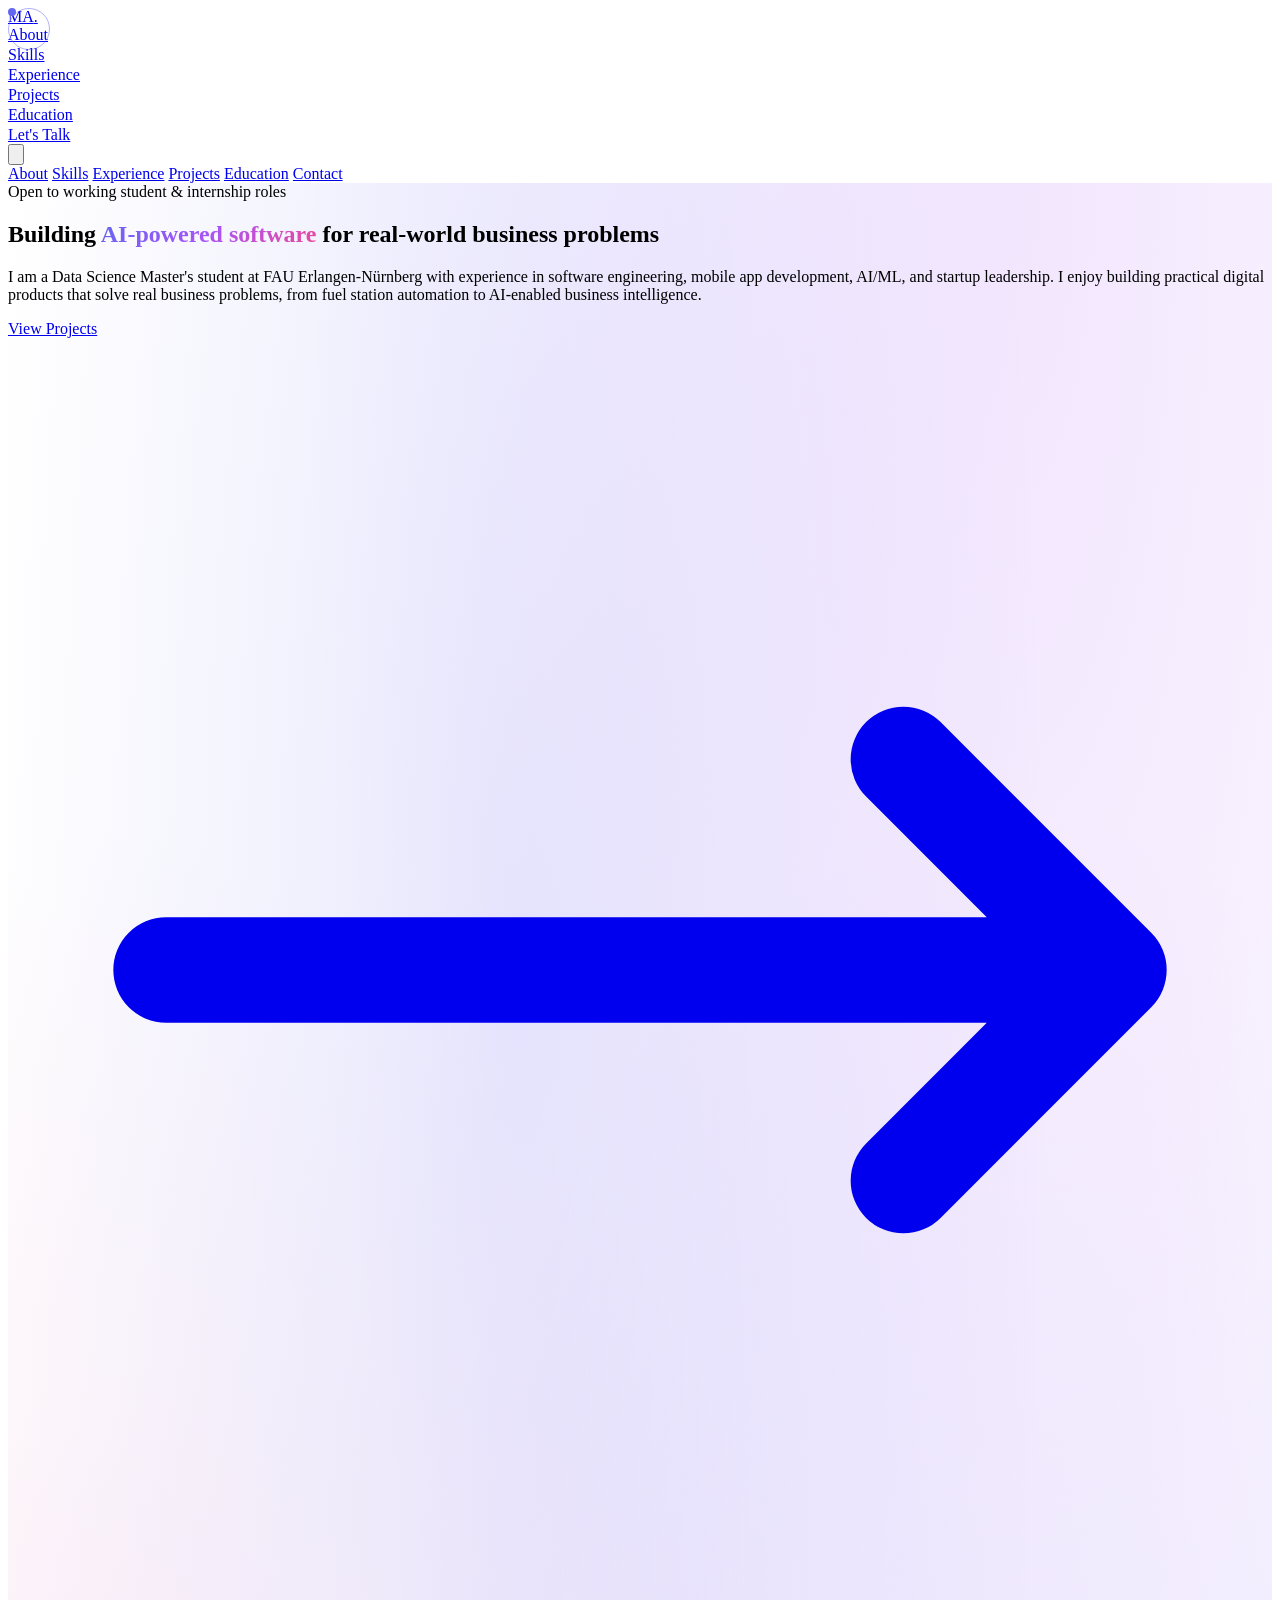
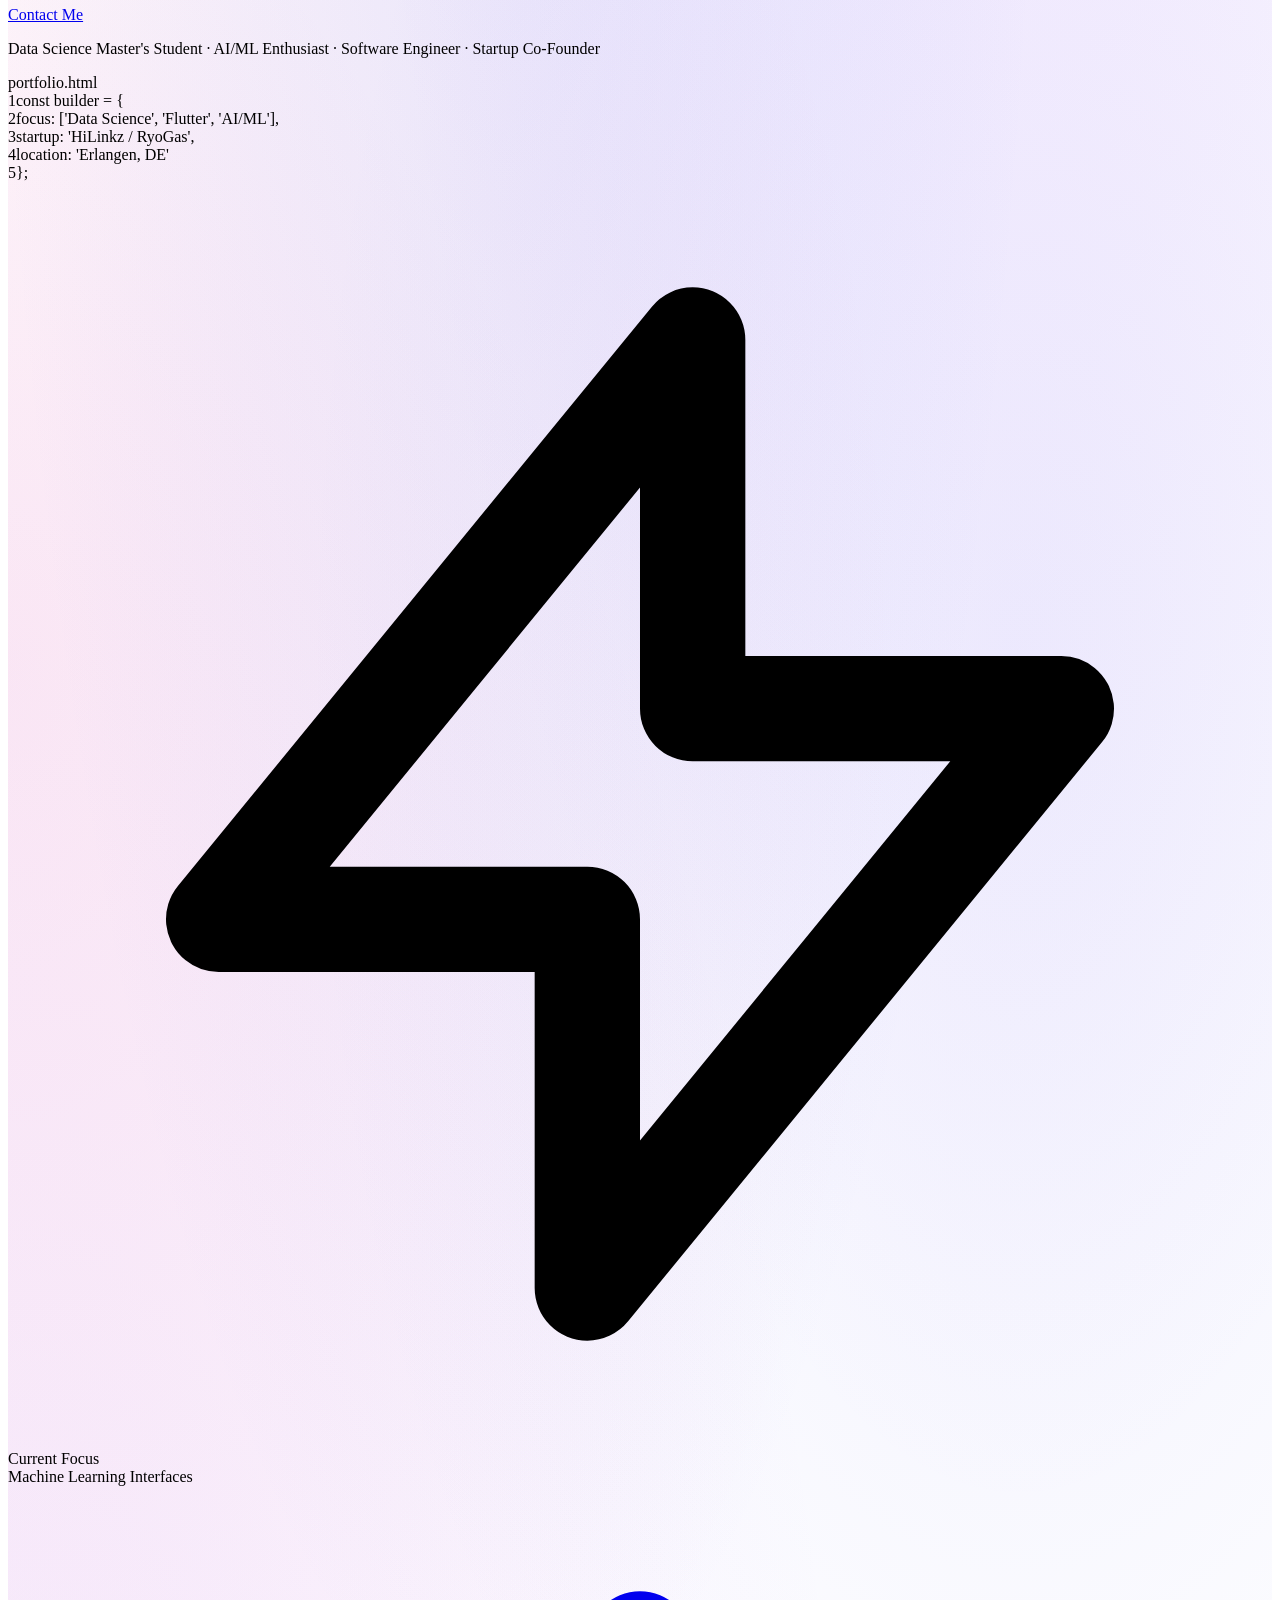
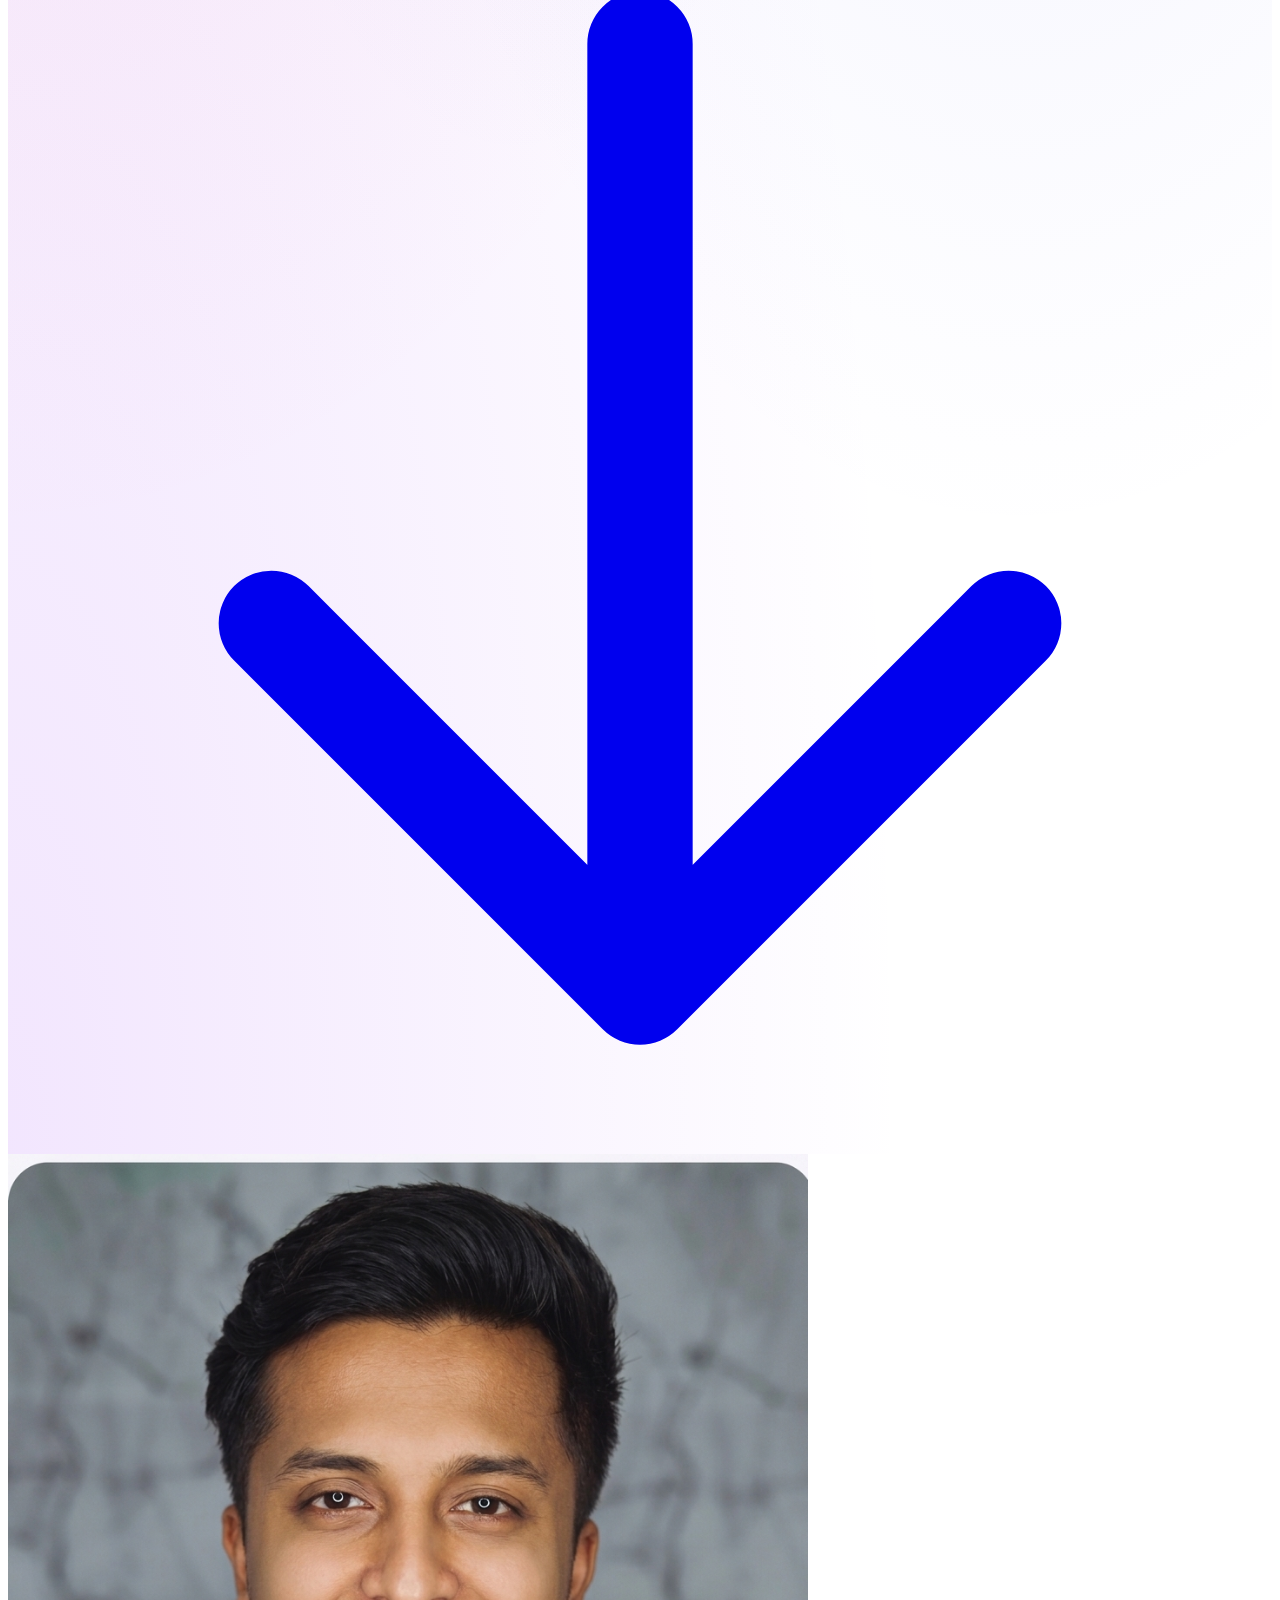
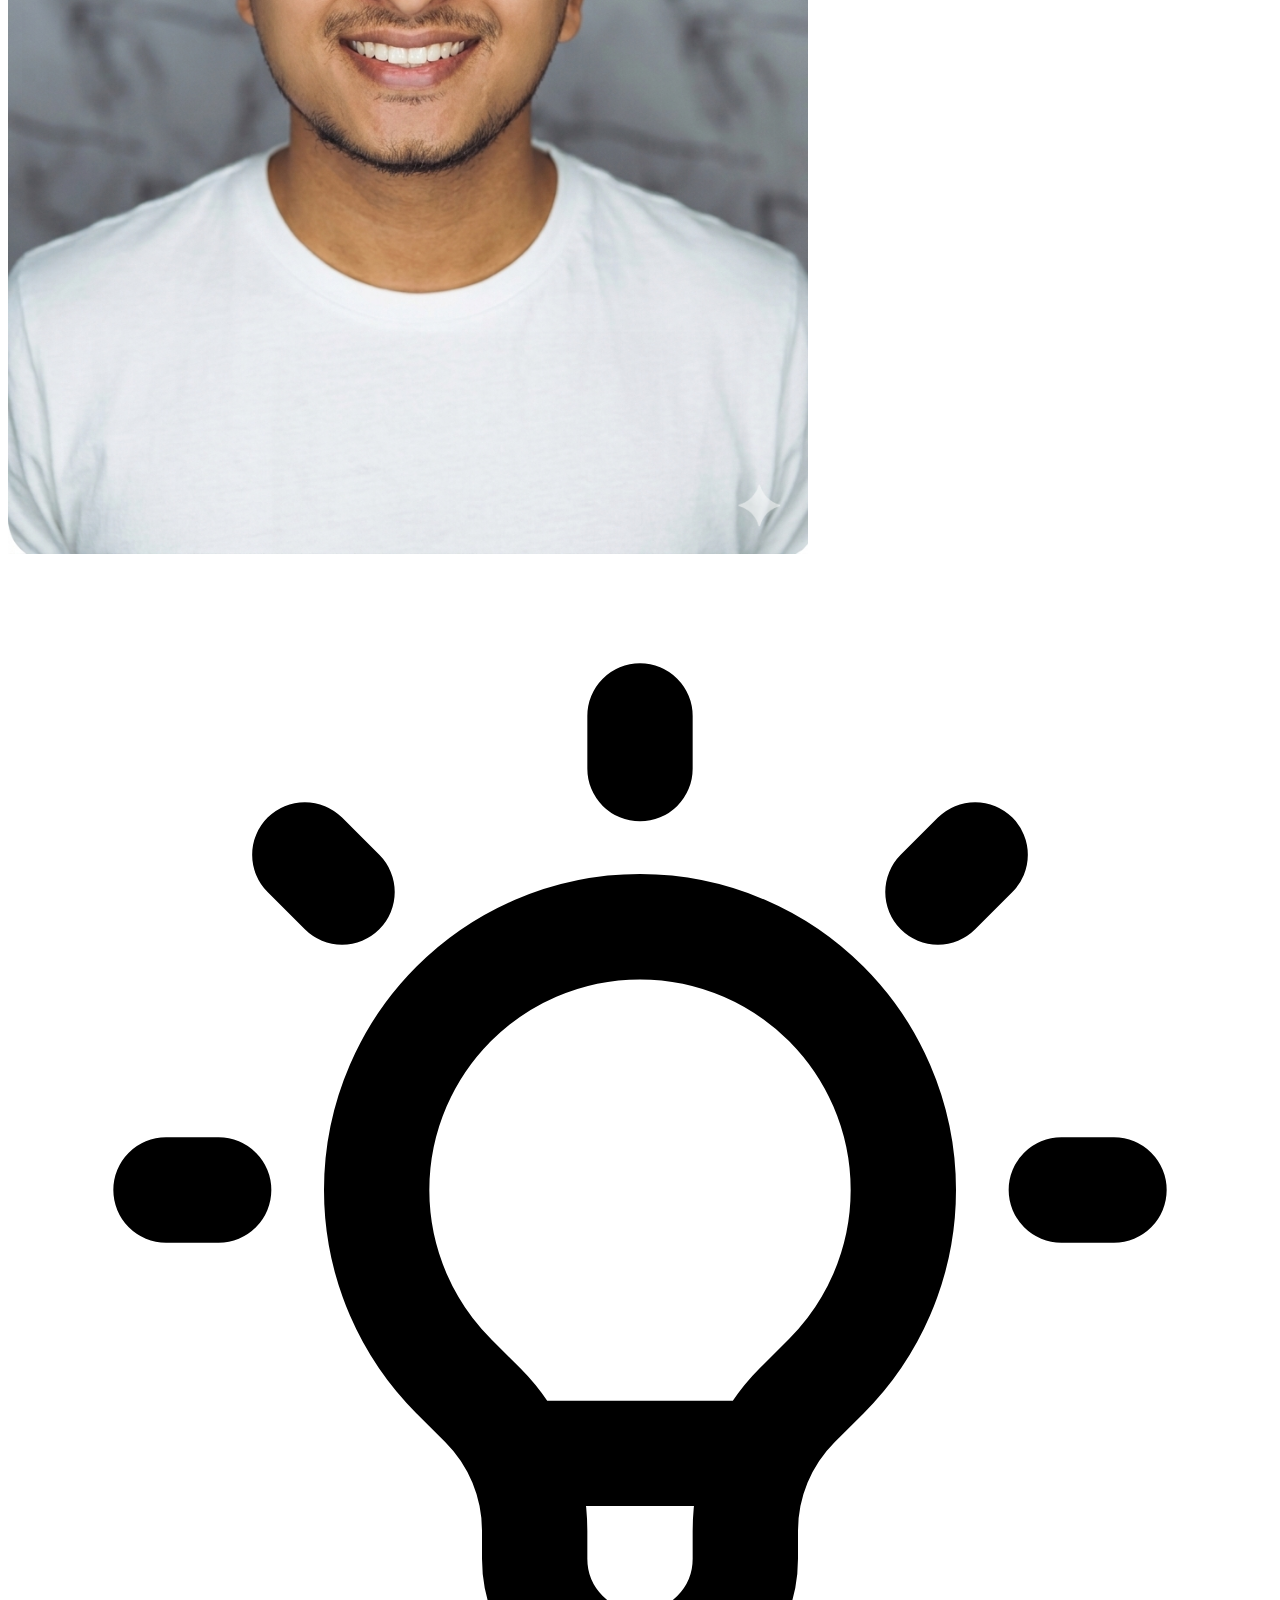
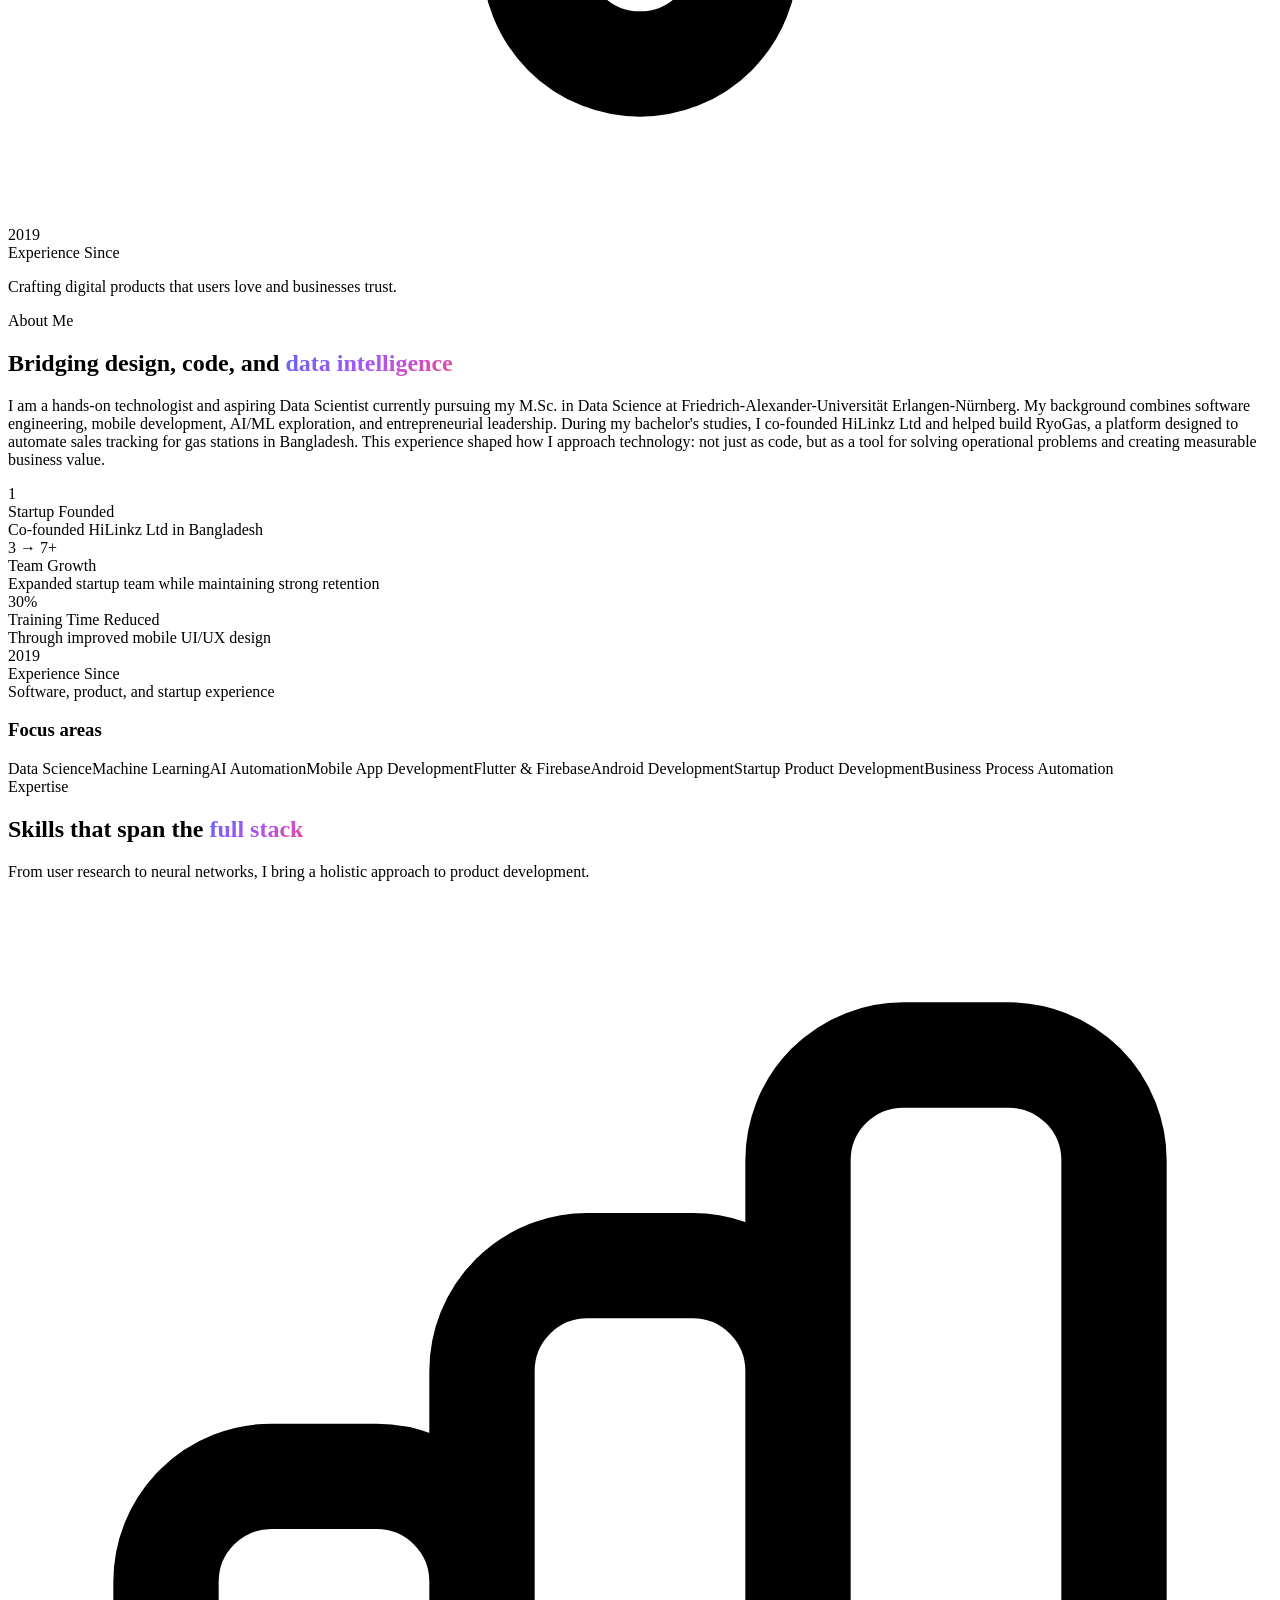
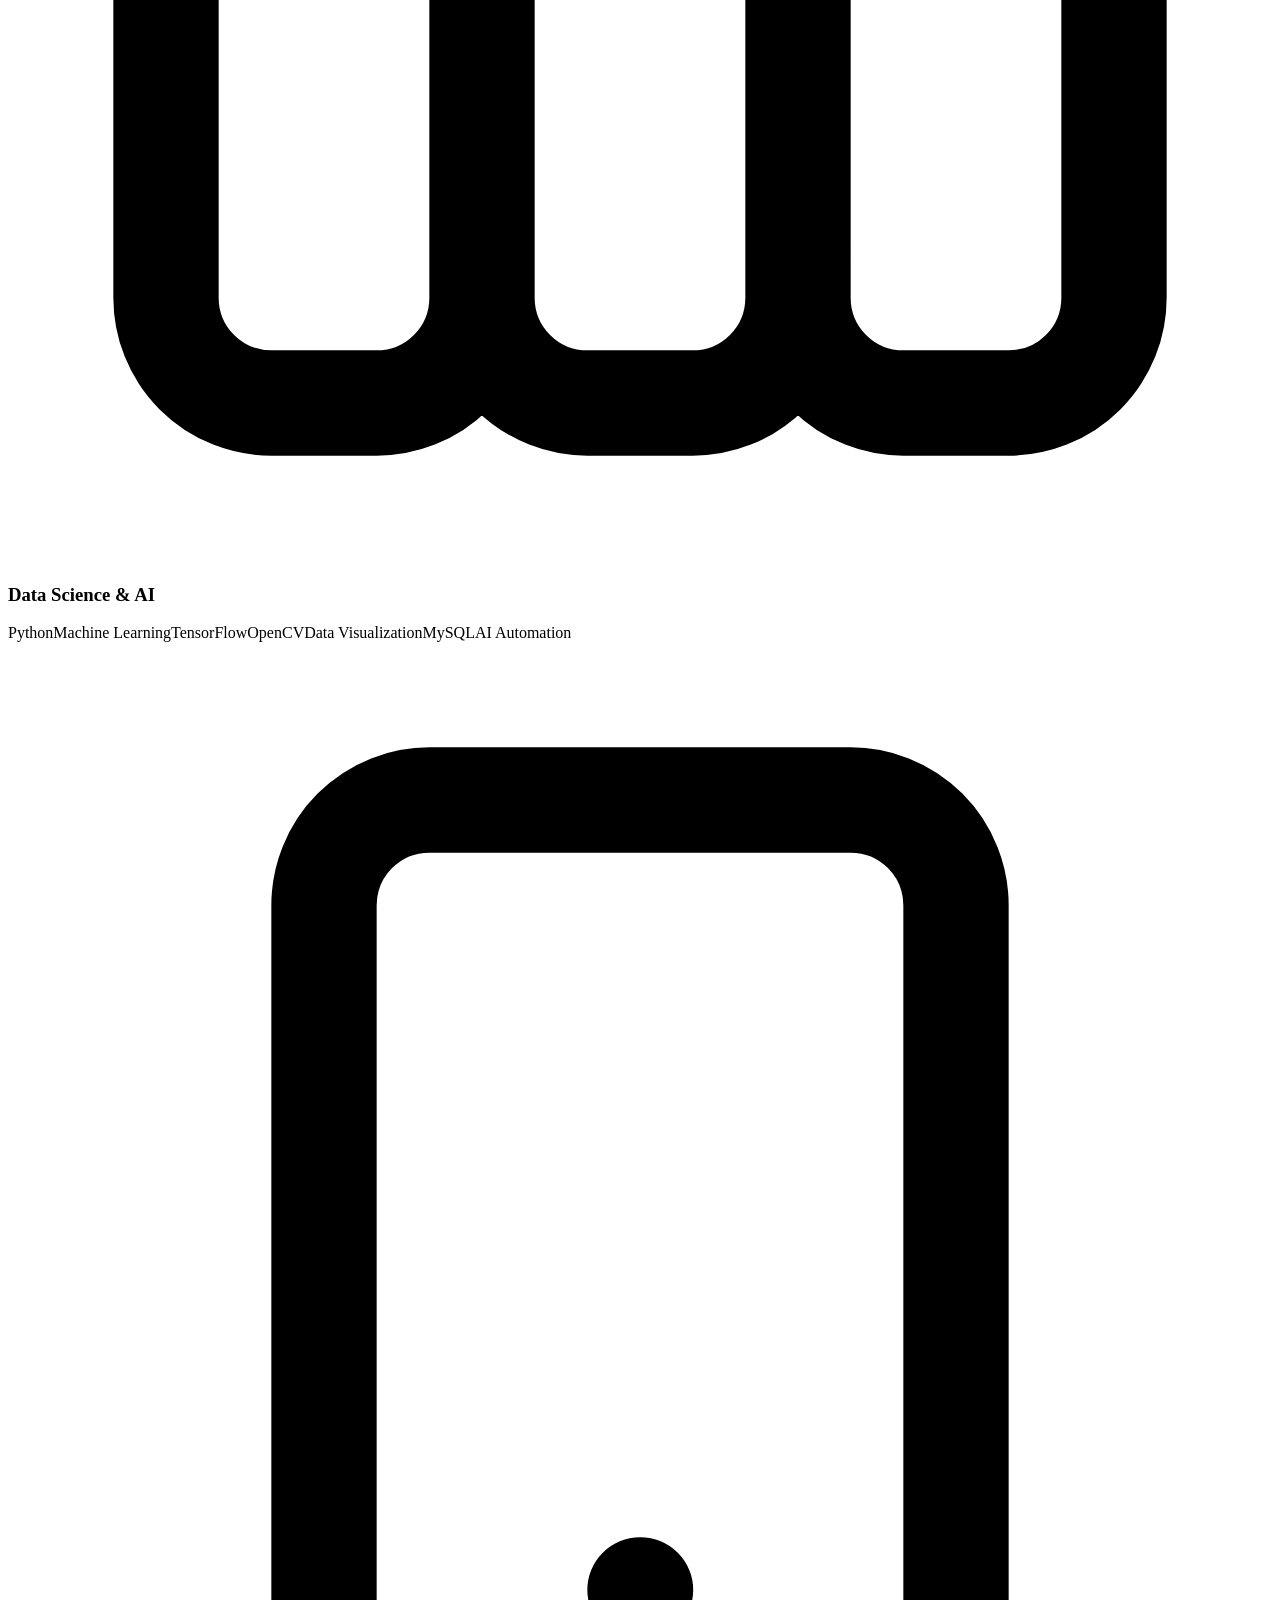
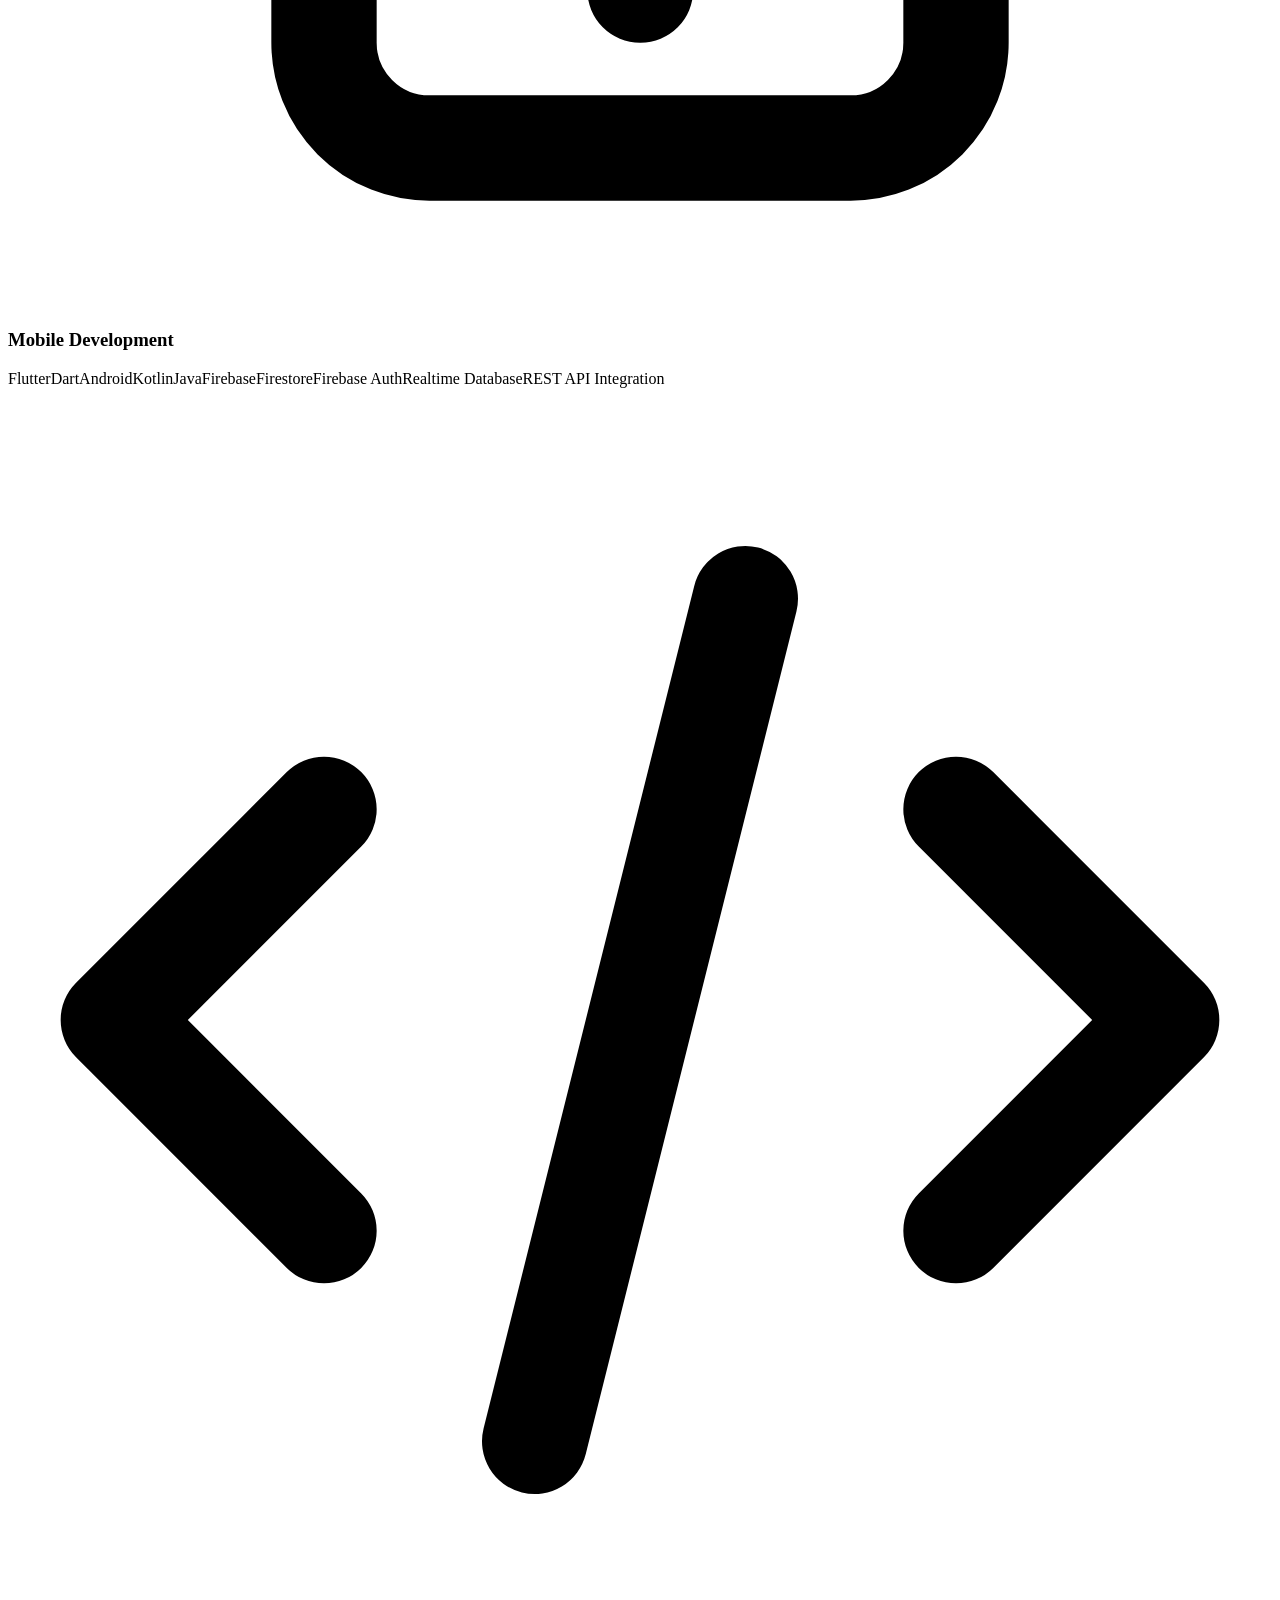
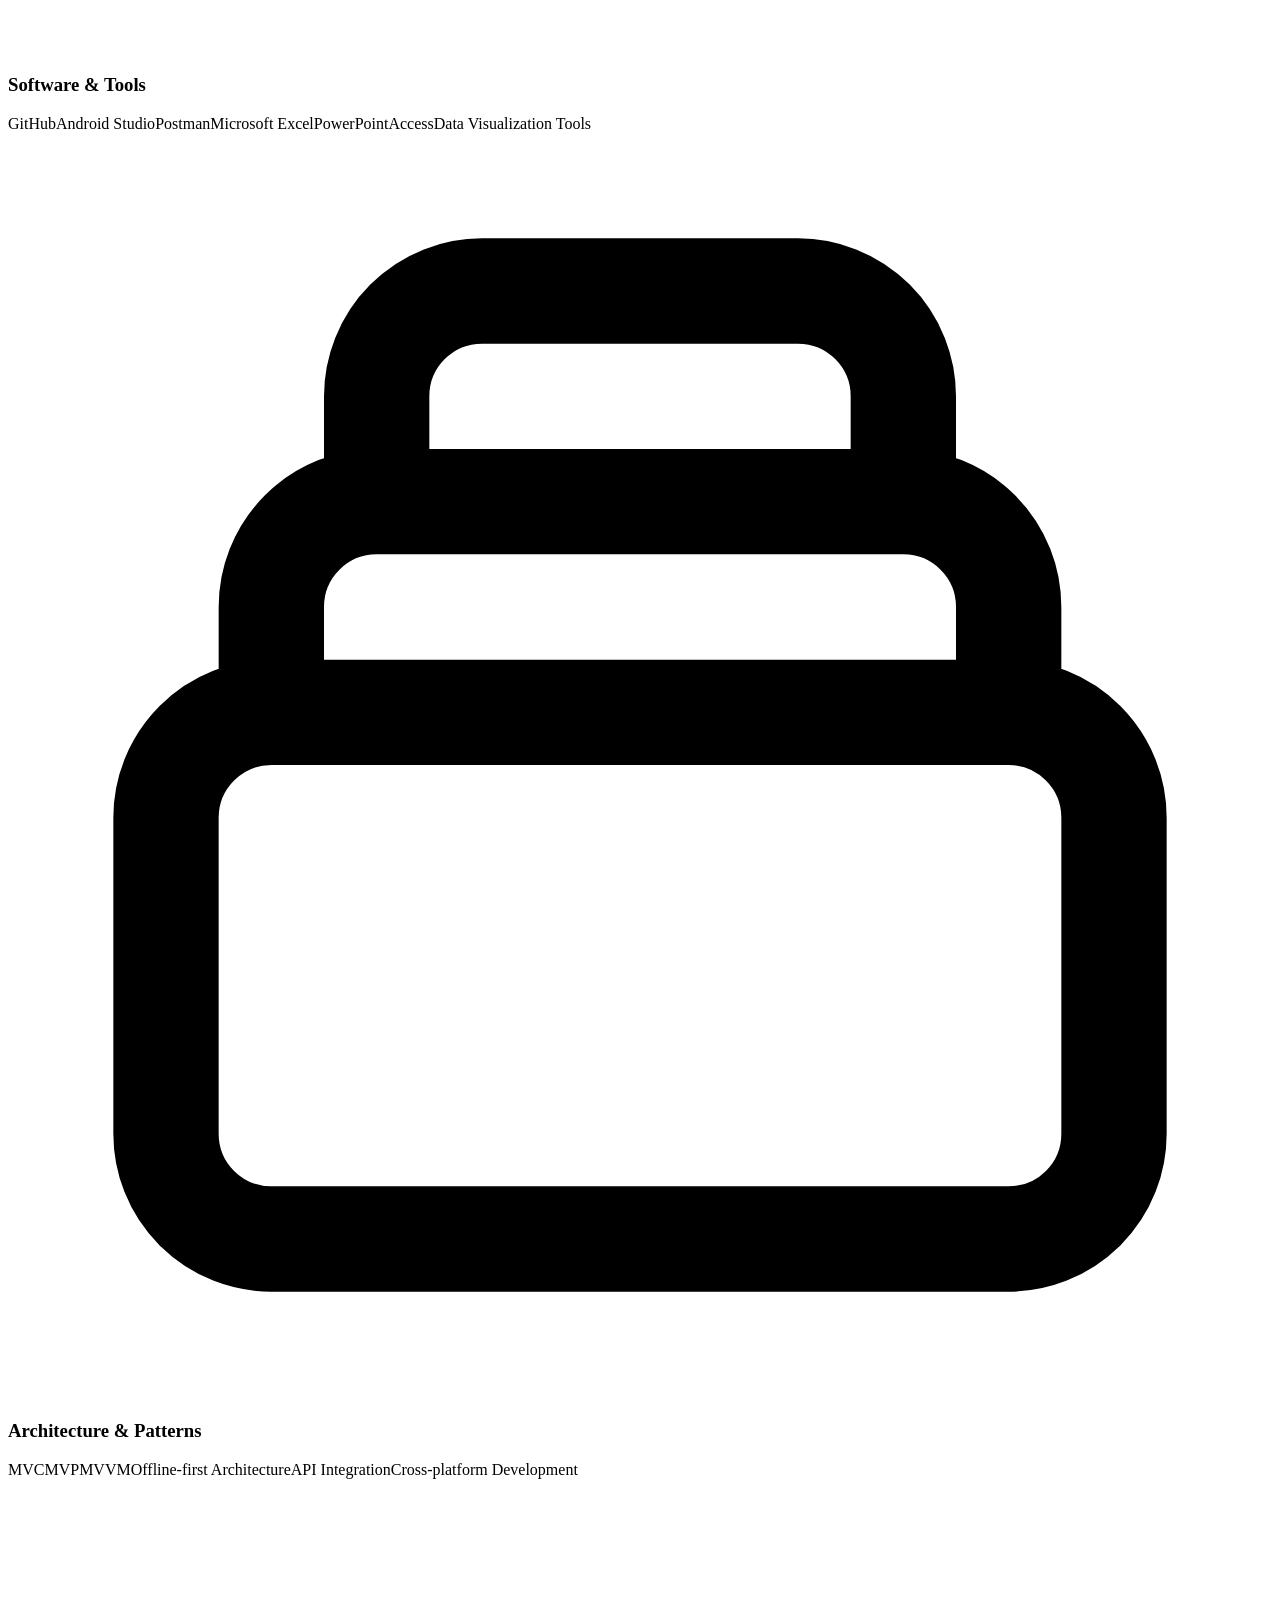
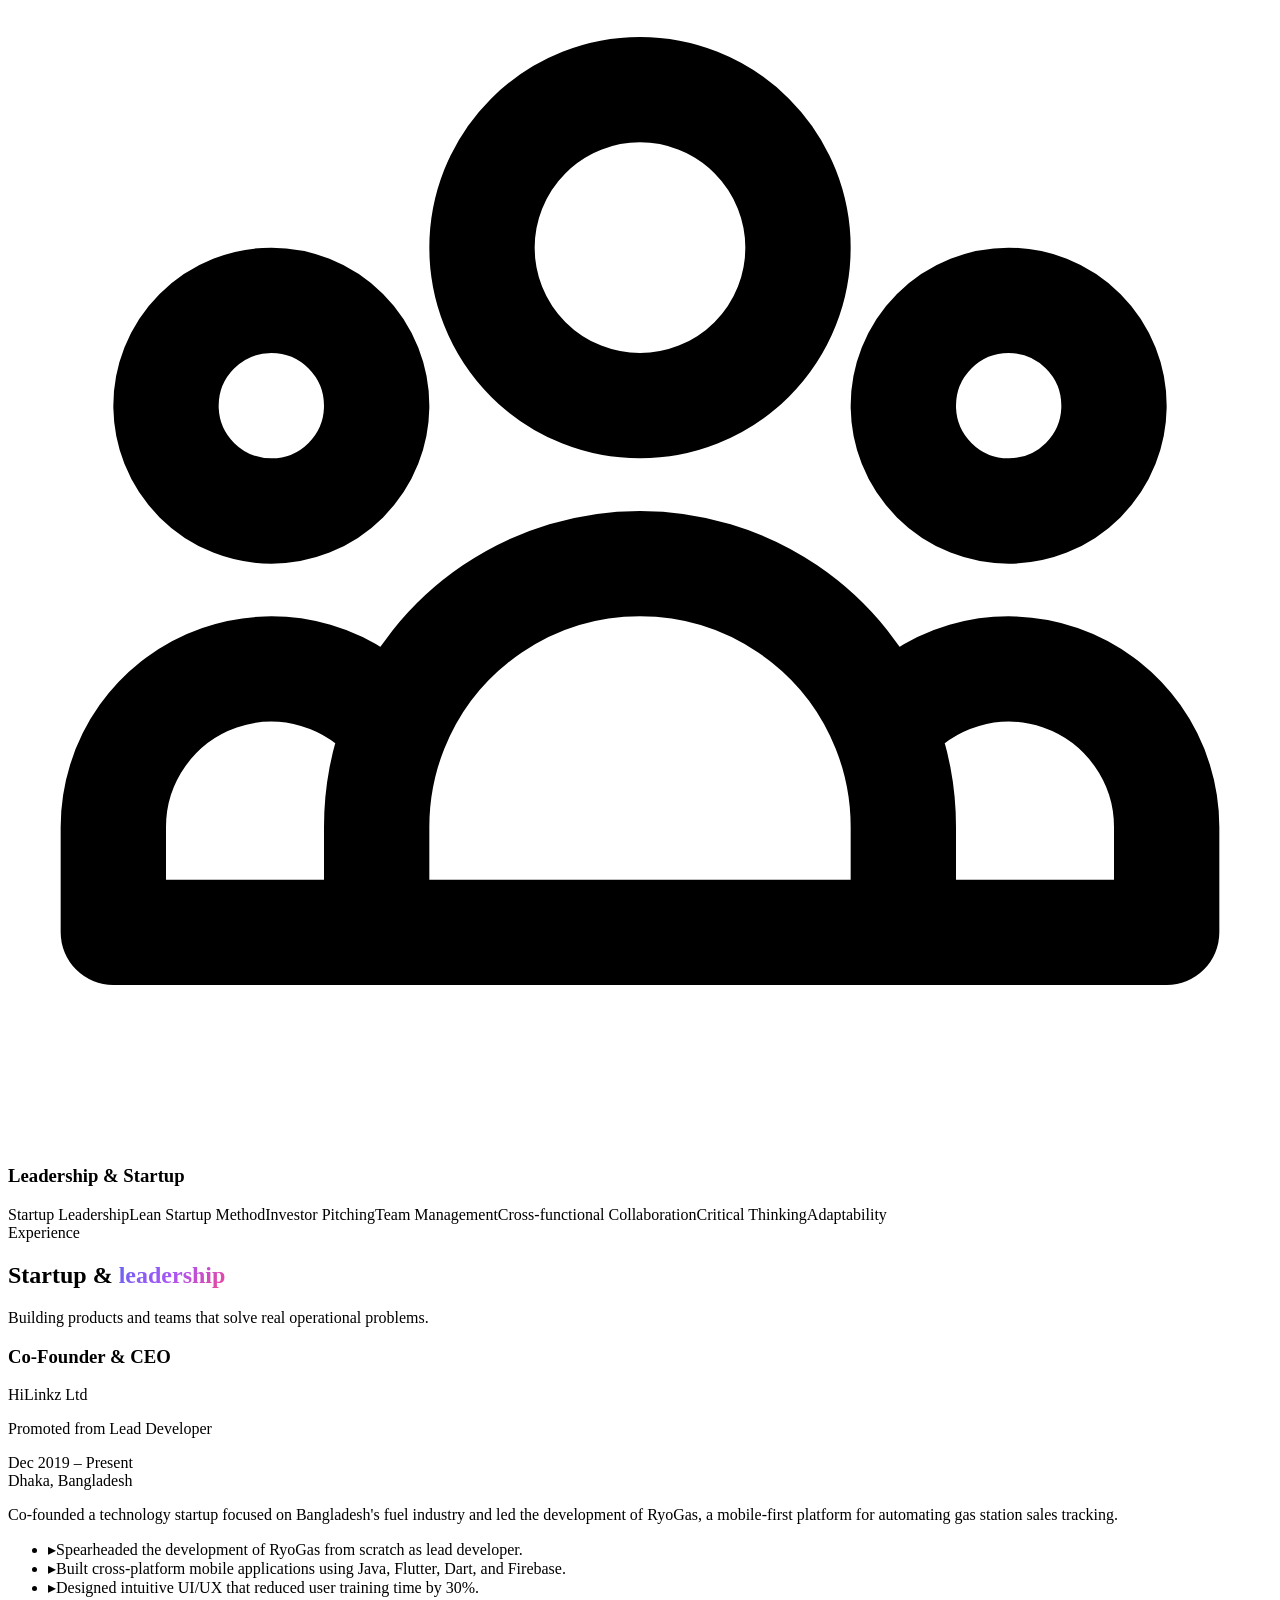
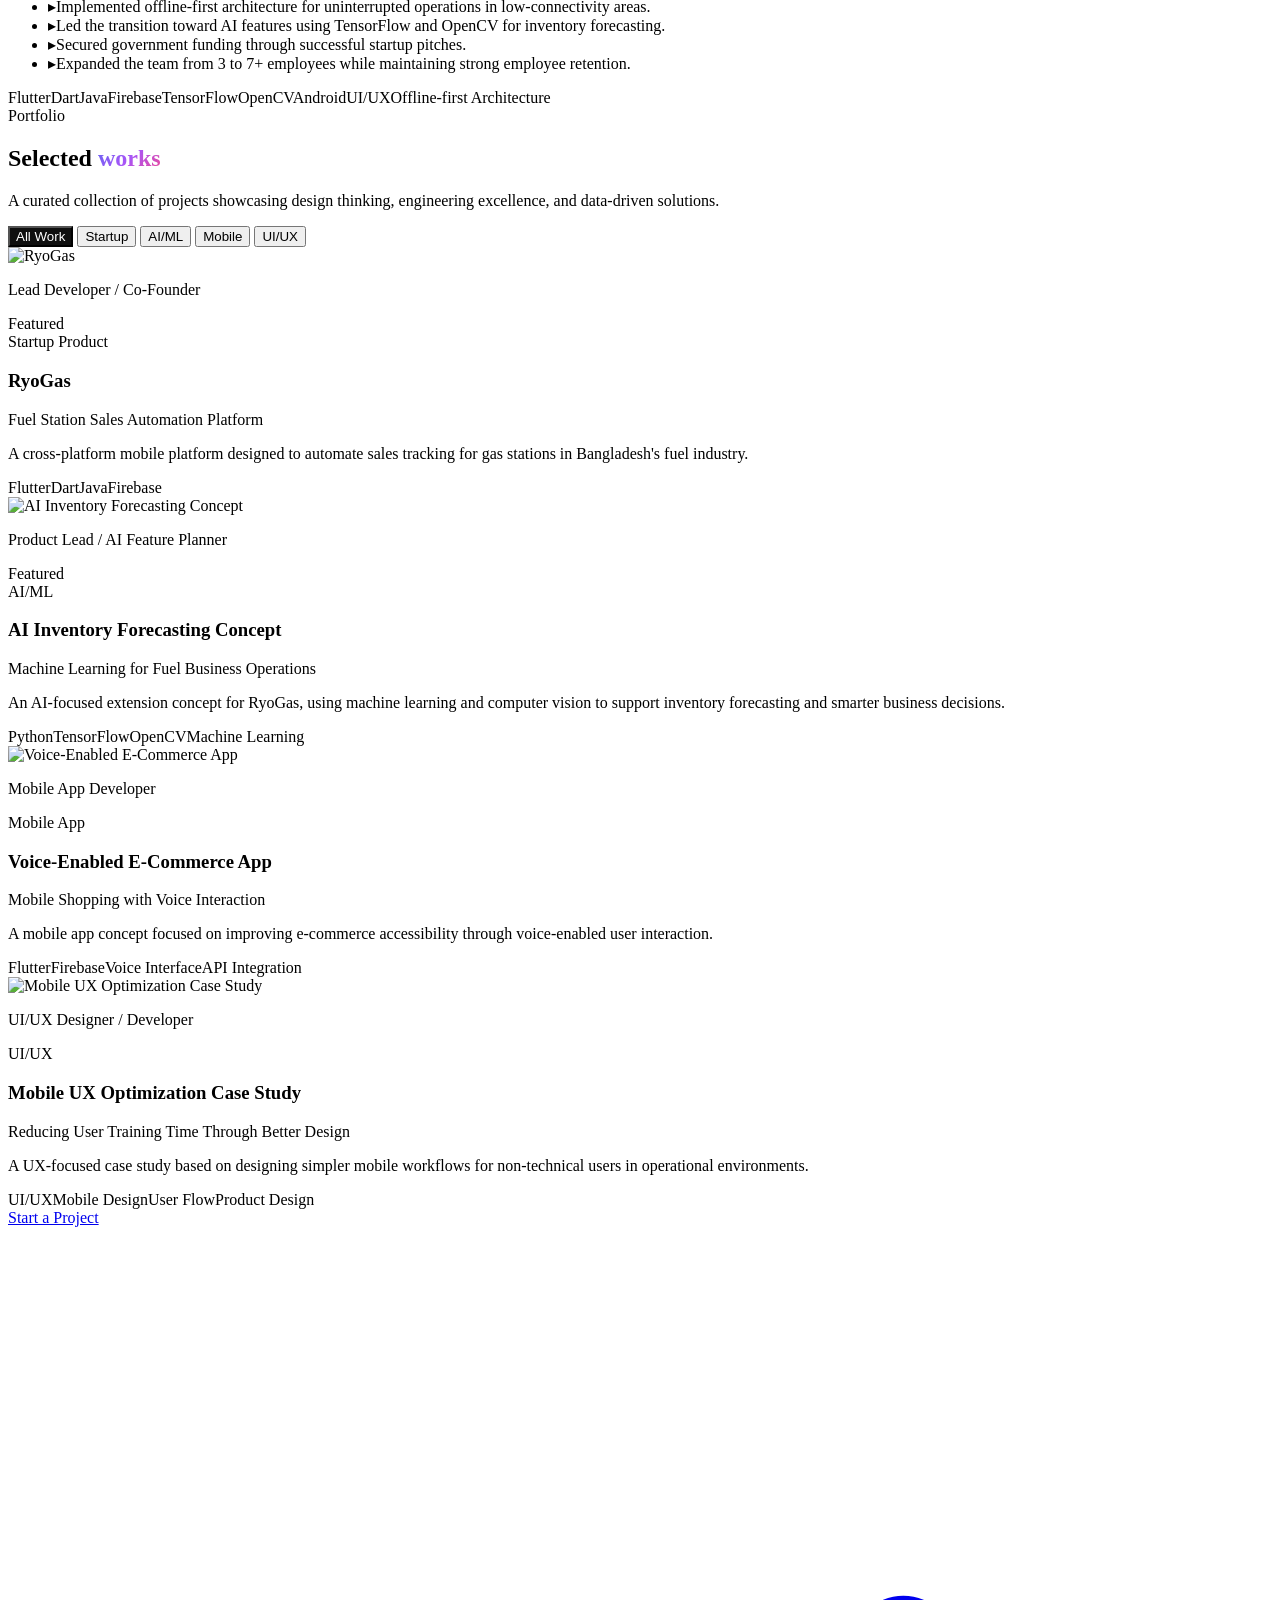
==== index.html @ ad890595 "first commit" ====
<!DOCTYPE html>
<html lang="en" class="scroll-smooth">
<head>
    <meta charset="UTF-8">
    <meta name="viewport" content="width=device-width, initial-scale=1.0">
    <meta name="description" content="Abir — UI/UX Engineer & Data Scientist. Portfolio showcasing design, software engineering, and data science projects.">
    <title>Abir — UI/UX Engineer & Data Scientist</title>
    <script src="https://cdn.tailwindcss.com"></script>
    <link rel="preconnect" href="https://fonts.googleapis.com">
    <link rel="preconnect" href="https://fonts.gstatic.com" crossorigin>
    <link href="https://fonts.googleapis.com/css2?family=Inter:wght@300;400;500;600;700&family=Space+Grotesk:wght@300;400;500;600;700&display=swap" rel="stylesheet">
    <script>
        tailwind.config = {
            theme: {
                extend: {
                    fontFamily: {
                        sans: ['Inter', 'sans-serif'],
                        display: ['Space Grotesk', 'sans-serif'],
                    },
                    colors: {
                        primary: '#0f0f0f',
                        secondary: '#1a1a1a',
                        accent: '#6366f1',
                        'accent-light': '#818cf8',
                        surface: '#fafafa',
                    },
                    animation: {
                        'float': 'float 6s ease-in-out infinite',
                        'fade-up': 'fadeUp 0.8s ease-out forwards',
                        'slide-in': 'slideIn 0.6s ease-out forwards',
                    },
                    keyframes: {
                        float: {
                            '0%, 100%': { transform: 'translateY(0)' },
                            '50%': { transform: 'translateY(-20px)' },
                        },
                        fadeUp: {
                            '0%': { opacity: '0', transform: 'translateY(30px)' },
                            '100%': { opacity: '1', transform: 'translateY(0)' },
                        },
                        slideIn: {
                            '0%': { opacity: '0', transform: 'translateX(-30px)' },
                            '100%': { opacity: '1', transform: 'translateX(0)' },
                        }
                    }
                }
            }
        }
    </script>
    <style>
        .gradient-text {
            background: linear-gradient(135deg, #6366f1 0%, #a855f7 50%, #ec4899 100%);
            -webkit-background-clip: text;
            -webkit-text-fill-color: transparent;
            background-clip: text;
        }
        .glass {
            background: rgba(255, 255, 255, 0.7);
            backdrop-filter: blur(20px);
            -webkit-backdrop-filter: blur(20px);
        }
        .dark-glass {
            background: rgba(15, 15, 15, 0.8);
            backdrop-filter: blur(20px);
            -webkit-backdrop-filter: blur(20px);
        }
        .project-card:hover .project-overlay {
            opacity: 1;
        }
        .project-card:hover img {
            transform: scale(1.05);
        }
        .cursor-dot {
            width: 8px;
            height: 8px;
            background: #6366f1;
            border-radius: 50%;
            position: fixed;
            pointer-events: none;
            z-index: 9999;
            transition: transform 0.1s;
        }
        .cursor-ring {
            width: 40px;
            height: 40px;
            border: 1px solid rgba(99, 102, 241, 0.5);
            border-radius: 50%;
            position: fixed;
            pointer-events: none;
            z-index: 9998;
            transition: transform 0.15s, width 0.3s, height 0.3s;
        }
        .cursor-ring.hover {
            width: 60px;
            height: 60px;
            border-color: rgba(99, 102, 241, 0.8);
            background: rgba(99, 102, 241, 0.1);
        }
        .skill-bar {
            transition: width 1.5s cubic-bezier(0.4, 0, 0.2, 1);
        }
        .nav-link::after {
            content: '';
            display: block;
            width: 0;
            height: 2px;
            background: #6366f1;
            transition: width 0.3s;
        }
        .nav-link:hover::after {
            width: 100%;
        }
        .blog-card:hover {
            transform: translateY(-8px);
        }
        .filter-btn.active {
            background: #0f0f0f;
            color: white;
        }
        .scroll-reveal {
            opacity: 0;
            transform: translateY(30px);
            transition: all 0.8s ease-out;
        }
        .scroll-reveal.visible {
            opacity: 1;
            transform: translateY(0);
        }
        .mesh-gradient {
            background:
                radial-gradient(at 40% 20%, rgba(99, 102, 241, 0.15) 0px, transparent 50%),
                radial-gradient(at 80% 0%, rgba(168, 85, 247, 0.15) 0px, transparent 50%),
                radial-gradient(at 0% 50%, rgba(236, 72, 153, 0.1) 0px, transparent 50%),
                radial-gradient(at 80% 50%, rgba(99, 102, 241, 0.1) 0px, transparent 50%),
                radial-gradient(at 0% 100%, rgba(168, 85, 247, 0.15) 0px, transparent 50%);
        }
        @media (prefers-reduced-motion: reduce) {
            .scroll-reveal,
            .skill-bar,
            .project-card img,
            .blog-card,
            .cursor-dot,
            .cursor-ring {
                transition: none !important;
                animation: none !important;
            }
            #hero {
                transform: none !important;
            }
        }
    </style>
</head>
<body class="font-sans text-primary antialiased selection:bg-accent selection:text-white overflow-x-hidden">

    <div class="cursor-dot hidden lg:block" id="cursor-dot"></div>
    <div class="cursor-ring hidden lg:block" id="cursor-ring"></div>

    <nav id="navbar" class="fixed top-0 left-0 right-0 z-50 transition-all duration-500">
        <div class="max-w-7xl mx-auto px-6 py-4">
            <div class="flex items-center justify-between">
                <a href="#hero" class="font-display text-2xl font-bold tracking-tight hover:opacity-80 transition-opacity" aria-label="Home" data-logo>
                    MA<span class="text-accent">.</span>
                </a>

                <div class="hidden md:flex items-center gap-8">
                    <a href="#about" class="nav-link text-sm font-medium hover:text-accent transition-colors">About</a>
                    <a href="#skills" class="nav-link text-sm font-medium hover:text-accent transition-colors">Skills</a>
                    <a href="#experience" class="nav-link text-sm font-medium hover:text-accent transition-colors">Experience</a>
                    <a href="#projects" class="nav-link text-sm font-medium hover:text-accent transition-colors">Projects</a>
                    <a href="#education" class="nav-link text-sm font-medium hover:text-accent transition-colors">Education</a>
                    <a href="#contact" class="px-5 py-2.5 bg-primary text-white text-sm font-medium rounded-full hover:bg-accent transition-colors">
                        Let's Talk
                    </a>
                </div>

                <button id="mobile-menu-btn" class="md:hidden p-2" aria-label="Toggle menu" aria-expanded="false" aria-controls="mobile-menu">
                    <svg class="w-6 h-6" fill="none" stroke="currentColor" viewBox="0 0 24 24" aria-hidden="true">
                        <path stroke-linecap="round" stroke-linejoin="round" stroke-width="2" d="M4 6h16M4 12h16M4 18h16"/>
                    </svg>
                </button>
            </div>
        </div>

        <div id="mobile-menu" class="hidden md:hidden glass border-t border-gray-100">
            <div class="px-6 py-4 space-y-3">
                <a href="#about" class="block py-2 text-sm font-medium">About</a>
                <a href="#skills" class="block py-2 text-sm font-medium">Skills</a>
                <a href="#experience" class="block py-2 text-sm font-medium">Experience</a>
                <a href="#projects" class="block py-2 text-sm font-medium">Projects</a>
                <a href="#education" class="block py-2 text-sm font-medium">Education</a>
                <a href="#contact" class="block py-2 text-sm font-medium text-accent">Contact</a>
            </div>
        </div>
    </nav>

    <section id="hero" class="relative min-h-screen flex items-center justify-center mesh-gradient overflow-hidden">
        <div class="absolute inset-0 opacity-30" aria-hidden="true">
            <div class="absolute top-20 left-10 w-72 h-72 bg-accent/20 rounded-full blur-3xl animate-float"></div>
            <div class="absolute bottom-20 right-10 w-96 h-96 bg-purple-500/20 rounded-full blur-3xl animate-float" style="animation-delay: 2s;"></div>
        </div>

        <div class="relative z-10 max-w-7xl mx-auto px-6 py-32 grid lg:grid-cols-2 gap-12 items-center">
            <div class="space-y-8">
                <div class="inline-flex items-center gap-2 px-4 py-2 rounded-full bg-white/80 border border-gray-200 text-sm font-medium text-gray-600 shadow-sm">
                    <span class="w-2 h-2 rounded-full bg-green-500 animate-pulse" aria-hidden="true"></span>
                    <span id="hero-badge">Open to working student & internship roles</span>
                </div>
                
                <h1 id="hero-headline" class="font-display text-5xl md:text-7xl font-bold leading-tight">
                    Building <span class="gradient-text">AI-powered software</span> for real-world business problems
                </h1>
                
                <p id="hero-description" class="text-lg text-gray-600 max-w-lg leading-relaxed"></p>

                <div class="flex flex-wrap gap-4">
                    <a href="#projects" class="group px-8 py-4 bg-primary text-white rounded-full font-medium hover:bg-accent transition-all duration-300 flex items-center gap-2">
                        <span id="projects-btn-text">View Projects</span>
                        <svg class="w-4 h-4 group-hover:translate-x-1 transition-transform" fill="none" stroke="currentColor" viewBox="0 0 24 24" aria-hidden="true">
                            <path stroke-linecap="round" stroke-linejoin="round" stroke-width="2" d="M17 8l4 4m0 0l-4 4m4-4H3"/>
                        </svg>
                    </a>
                    <a href="#contact" class="px-8 py-4 border-2 border-primary/20 rounded-full font-medium hover:border-accent hover:text-accent transition-all duration-300">
                        <span id="contact-btn-text">Contact Me</span>
                    </a>
                </div>

                <div class="flex items-center gap-6 pt-4">
                    <p id="hero-roles-text" class="text-sm text-gray-500 leading-relaxed"></p>
                </div>
            </div>

            <div class="relative hidden lg:block">
                <div class="relative w-full aspect-square max-w-lg mx-auto">
                    <div class="absolute inset-0 bg-gradient-to-br from-accent/20 to-purple-500/20 rounded-3xl rotate-6" aria-hidden="true"></div>
                    <div class="absolute inset-0 bg-gradient-to-br from-accent/20 to-purple-500/20 rounded-3xl -rotate-3" aria-hidden="true"></div>
                    <div class="relative bg-white rounded-3xl shadow-2xl p-8 h-full flex flex-col justify-between border border-gray-100">
                        <div class="flex items-center justify-between mb-6">
                            <div class="flex gap-2" aria-hidden="true">
                                <div class="w-3 h-3 rounded-full bg-red-400"></div>
                                <div class="w-3 h-3 rounded-full bg-yellow-400"></div>
                                <div class="w-3 h-3 rounded-full bg-green-400"></div>
                            </div>
                            <div class="text-xs text-gray-400 font-mono">portfolio.html</div>
                        </div>

                        <div id="hero-code"></div>

                        <div class="mt-8 p-4 bg-gray-50 rounded-xl border border-gray-100">
                            <div class="flex items-center gap-3 mb-3">
                                <div class="w-8 h-8 rounded-full bg-accent/10 flex items-center justify-center">
                                    <svg class="w-4 h-4 text-accent" fill="none" stroke="currentColor" viewBox="0 0 24 24" aria-hidden="true">
                                        <path stroke-linecap="round" stroke-linejoin="round" stroke-width="2" d="M13 10V3L4 14h7v7l9-11h-7z"/>
                                    </svg>
                                </div>
                                <div>
                                    <div class="text-xs font-semibold">Current Focus</div>
                                    <div class="text-xs text-gray-500">Machine Learning Interfaces</div>
                                </div>
                            </div>
                            <div class="w-full bg-gray-200 rounded-full h-1.5" role="progressbar" aria-valuenow="78" aria-valuemin="0" aria-valuemax="100" aria-label="Current focus progress">
                                <div class="bg-accent h-1.5 rounded-full" style="width: 78%"></div>
                            </div>
                        </div>
                    </div>
                </div>
            </div>
        </div>

        <a href="#about" class="absolute bottom-10 left-1/2 -translate-x-1/2 animate-bounce text-gray-400 hover:text-accent transition-colors" aria-label="Scroll to about section">
            <svg class="w-6 h-6" fill="none" stroke="currentColor" viewBox="0 0 24 24" aria-hidden="true">
                <path stroke-linecap="round" stroke-linejoin="round" stroke-width="2" d="M19 14l-7 7m0 0l-7-7m7 7V3"/>
            </svg>
        </a>
    </section>

    <section id="about" class="py-32 bg-white">
        <div class="max-w-7xl mx-auto px-6">
            <div class="grid lg:grid-cols-2 gap-16 items-center">
                <div class="scroll-reveal">
                    <div class="relative">
                        <div class="aspect-[4/5] rounded-3xl overflow-hidden bg-gray-100">
                            <img id="profile-photo"
                                 src="assets/profile.jpg"
                                 alt="Md Abir — profile photo"
                                 class="w-full h-full object-cover object-top hover:scale-105 transition-transform duration-700"
                                 loading="lazy"
                                 width="800"
                                 height="1000">
                        </div>
                        <div class="absolute -bottom-6 -right-6 bg-white p-6 rounded-2xl shadow-xl border border-gray-100 max-w-xs">
                            <div class="flex items-center gap-4 mb-3">
                                <div class="w-12 h-12 rounded-full bg-accent/10 flex items-center justify-center">
                                    <svg class="w-6 h-6 text-accent" fill="none" stroke="currentColor" viewBox="0 0 24 24" aria-hidden="true">
                                        <path stroke-linecap="round" stroke-linejoin="round" stroke-width="2" d="M9.663 17h4.673M12 3v1m6.364 1.636l-.707.707M21 12h-1M4 12H3m3.343-5.657l-.707-.707m2.828 9.9a5 5 0 117.072 0l-.548.547A3.374 3.374 0 0014 18.469V19a2 2 0 11-4 0v-.531c0-.895-.356-1.754-.988-2.386l-.548-.547z"/>
                                    </svg>
                                </div>
                                <div>
                                    <div id="about-badge-stat" class="font-bold text-lg">2019</div>
                                    <div id="about-badge-label" class="text-sm text-gray-500">Experience Since</div>
                                </div>
                            </div>
                            <p class="text-sm text-gray-600">Crafting digital products that users love and businesses trust.</p>
                        </div>
                    </div>
                </div>

                <div class="scroll-reveal space-y-6">
                    <div class="inline-block px-4 py-1.5 bg-accent/10 text-accent text-sm font-medium rounded-full">
                        About Me
                    </div>
                    <h2 class="font-display text-4xl md:text-5xl font-bold leading-tight">
                        Bridging design, code, and <span class="gradient-text">data intelligence</span>
                    </h2>
                    <p id="about-text" class="text-gray-600 text-lg leading-relaxed"></p>

                    <div id="about-stats" class="grid grid-cols-2 gap-6 pt-6"></div>

                    <div class="pt-8">
                        <h3 class="font-display text-lg font-bold mb-4">Focus areas</h3>
                        <div id="focus-areas" class="flex flex-wrap gap-2"></div>
                    </div>
                </div>
            </div>
        </div>
    </section>

    <section id="skills" class="py-32 bg-surface">
        <div class="max-w-7xl mx-auto px-6">
            <div class="text-center max-w-3xl mx-auto mb-16 scroll-reveal">
                <div class="inline-block px-4 py-1.5 bg-accent/10 text-accent text-sm font-medium rounded-full mb-4">
                    Expertise
                </div>
                <h2 class="font-display text-4xl md:text-5xl font-bold mb-6">
                    Skills that span the <span class="gradient-text">full stack</span>
                </h2>
                <p class="text-gray-600 text-lg">
                    From user research to neural networks, I bring a holistic approach to product development.
                </p>
            </div>

            <div id="skills-grid" class="grid md:grid-cols-2 lg:grid-cols-3 gap-8">
                <div class="scroll-reveal group bg-white rounded-3xl p-8 shadow-sm border border-gray-100 hover:shadow-xl transition-all duration-500 hidden">
                    <div class="w-14 h-14 rounded-2xl bg-gradient-to-br from-pink-500 to-rose-500 flex items-center justify-center mb-6 group-hover:scale-110 transition-transform">
                        <svg class="w-7 h-7 text-white" fill="none" stroke="currentColor" viewBox="0 0 24 24" aria-hidden="true">
                            <path stroke-linecap="round" stroke-linejoin="round" stroke-width="2" d="M7 21a4 4 0 01-4-4V5a2 2 0 012-2h4a2 2 0 012 2v12a4 4 0 01-4 4zm0 0h12a2 2 0 002-2v-4a2 2 0 00-2-2h-2.343M11 7.343l1.657-1.657a2 2 0 012.828 0l2.829 2.829a2 2 0 010 2.828l-8.486 8.485M7 17h.01"/>
                        </svg>
                    </div>
                    <h3 class="font-display text-2xl font-bold mb-4">UI/UX Design</h3>
                    <p class="text-gray-600 mb-6 text-sm leading-relaxed">
                        Creating intuitive, accessible, and visually stunning interfaces backed by thorough user research and testing.
                    </p>
                    <div class="space-y-4">
                        <div>
                            <div class="flex justify-between text-sm mb-1">
                                <span class="font-medium">Figma & Design Systems</span>
                                <span class="text-gray-500">95%</span>
                            </div>
                            <div class="h-2 bg-gray-100 rounded-full overflow-hidden">
                                <div class="skill-bar h-full bg-gradient-to-r from-pink-500 to-rose-500 rounded-full" style="width: 0%" data-width="95%"></div>
                            </div>
                        </div>
                        <div>
                            <div class="flex justify-between text-sm mb-1">
                                <span class="font-medium">User Research</span>
                                <span class="text-gray-500">90%</span>
                            </div>
                            <div class="h-2 bg-gray-100 rounded-full overflow-hidden">
                                <div class="skill-bar h-full bg-gradient-to-r from-pink-500 to-rose-500 rounded-full" style="width: 0%" data-width="90%"></div>
                            </div>
                        </div>
                        <div>
                            <div class="flex justify-between text-sm mb-1">
                                <span class="font-medium">Prototyping</span>
                                <span class="text-gray-500">92%</span>
                            </div>
                            <div class="h-2 bg-gray-100 rounded-full overflow-hidden">
                                <div class="skill-bar h-full bg-gradient-to-r from-pink-500 to-rose-500 rounded-full" style="width: 0%" data-width="92%"></div>
                            </div>
                        </div>
                    </div>
                </div>

                <div class="scroll-reveal group bg-white rounded-3xl p-8 shadow-sm border border-gray-100 hover:shadow-xl transition-all duration-500" style="transition-delay: 100ms;">
                    <div class="w-14 h-14 rounded-2xl bg-gradient-to-br from-accent to-indigo-600 flex items-center justify-center mb-6 group-hover:scale-110 transition-transform">
                        <svg class="w-7 h-7 text-white" fill="none" stroke="currentColor" viewBox="0 0 24 24" aria-hidden="true">
                            <path stroke-linecap="round" stroke-linejoin="round" stroke-width="2" d="M10 20l4-16m4 4l4 4-4 4M6 16l-4-4 4-4"/>
                        </svg>
                    </div>
                    <h3 class="font-display text-2xl font-bold mb-4">Software Engineering</h3>
                    <p class="text-gray-600 mb-6 text-sm leading-relaxed">
                        Building scalable, performant applications with modern frameworks and clean, maintainable code architecture.
                    </p>
                    <div class="space-y-4">
                        <div>
                            <div class="flex justify-between text-sm mb-1">
                                <span class="font-medium">React / Next.js / TypeScript</span>
                                <span class="text-gray-500">94%</span>
                            </div>
                            <div class="h-2 bg-gray-100 rounded-full overflow-hidden">
                                <div class="skill-bar h-full bg-gradient-to-r from-accent to-indigo-600 rounded-full" style="width: 0%" data-width="94%"></div>
                            </div>
                        </div>
                        <div>
                            <div class="flex justify-between text-sm mb-1">
                                <span class="font-medium">Node.js / Python</span>
                                <span class="text-gray-500">88%</span>
                            </div>
                            <div class="h-2 bg-gray-100 rounded-full overflow-hidden">
                                <div class="skill-bar h-full bg-gradient-to-r from-accent to-indigo-600 rounded-full" style="width: 0%" data-width="88%"></div>
                            </div>
                        </div>
                        <div>
                            <div class="flex justify-between text-sm mb-1">
                                <span class="font-medium">System Architecture</span>
                                <span class="text-gray-500">85%</span>
                            </div>
                            <div class="h-2 bg-gray-100 rounded-full overflow-hidden">
                                <div class="skill-bar h-full bg-gradient-to-r from-accent to-indigo-600 rounded-full" style="width: 0%" data-width="85%"></div>
                            </div>
                        </div>
                    </div>
                </div>

                <div class="scroll-reveal group bg-white rounded-3xl p-8 shadow-sm border border-gray-100 hover:shadow-xl transition-all duration-500" style="transition-delay: 200ms;">
                    <div class="w-14 h-14 rounded-2xl bg-gradient-to-br from-emerald-500 to-teal-600 flex items-center justify-center mb-6 group-hover:scale-110 transition-transform">
                        <svg class="w-7 h-7 text-white" fill="none" stroke="currentColor" viewBox="0 0 24 24" aria-hidden="true">
                            <path stroke-linecap="round" stroke-linejoin="round" stroke-width="2" d="M9 19v-6a2 2 0 00-2-2H5a2 2 0 00-2 2v6a2 2 0 002 2h2a2 2 0 002-2zm0 0V9a2 2 0 012-2h2a2 2 0 012 2v10m-6 0a2 2 0 002 2h2a2 2 0 002-2m0 0V5a2 2 0 012-2h2a2 2 0 012 2v14a2 2 0 01-2 2h-2a2 2 0 01-2-2z"/>
                        </svg>
                    </div>
                    <h3 class="font-display text-2xl font-bold mb-4">Data Science</h3>
                    <p class="text-gray-600 mb-6 text-sm leading-relaxed">
                        Leveraging machine learning and statistical analysis to derive insights and build predictive models.
                    </p>
                    <div class="space-y-4">
                        <div>
                            <div class="flex justify-between text-sm mb-1">
                                <span class="font-medium">Python / Pandas / NumPy</span>
                                <span class="text-gray-500">90%</span>
                            </div>
                            <div class="h-2 bg-gray-100 rounded-full overflow-hidden">
                                <div class="skill-bar h-full bg-gradient-to-r from-emerald-500 to-teal-600 rounded-full" style="width: 0%" data-width="90%"></div>
                            </div>
                        </div>
                        <div>
                            <div class="flex justify-between text-sm mb-1">
                                <span class="font-medium">Machine Learning</span>
                                <span class="text-gray-500">82%</span>
                            </div>
                            <div class="h-2 bg-gray-100 rounded-full overflow-hidden">
                                <div class="skill-bar h-full bg-gradient-to-r from-emerald-500 to-teal-600 rounded-full" style="width: 0%" data-width="82%"></div>
                            </div>
                        </div>
                        <div>
                            <div class="flex justify-between text-sm mb-1">
                                <span class="font-medium">Data Visualization</span>
                                <span class="text-gray-500">88%</span>
                            </div>
                            <div class="h-2 bg-gray-100 rounded-full overflow-hidden">
                                <div class="skill-bar h-full bg-gradient-to-r from-emerald-500 to-teal-600 rounded-full" style="width: 0%" data-width="88%"></div>
                            </div>
                        </div>
                    </div>
                </div>
            </div>
        </div>
    </section>

    <section id="experience" class="py-32 bg-white">
        <div class="max-w-7xl mx-auto px-6">
            <div class="text-center max-w-3xl mx-auto mb-16 scroll-reveal">
                <div class="inline-block px-4 py-1.5 bg-accent/10 text-accent text-sm font-medium rounded-full mb-4">Experience</div>
                <h2 class="font-display text-4xl md:text-5xl font-bold mb-6">Startup & <span class="gradient-text">leadership</span></h2>
                <p class="text-gray-600 text-lg">Building products and teams that solve real operational problems.</p>
            </div>
            <div id="experience-list" class="space-y-8 max-w-4xl mx-auto"></div>
        </div>
    </section>

    <section id="projects" class="py-32 bg-surface">
        <div class="max-w-7xl mx-auto px-6">
            <div class="text-center max-w-3xl mx-auto mb-16 scroll-reveal">
                <div class="inline-block px-4 py-1.5 bg-accent/10 text-accent text-sm font-medium rounded-full mb-4">
                    Portfolio
                </div>
                <h2 class="font-display text-4xl md:text-5xl font-bold mb-6">
                    Selected <span class="gradient-text">works</span>
                </h2>
                <p class="text-gray-600 text-lg">
                    A curated collection of projects showcasing design thinking, engineering excellence, and data-driven solutions.
                </p>
            </div>

            <div id="project-filters" class="flex flex-wrap justify-center gap-3 mb-12 scroll-reveal" role="tablist" aria-label="Project filters"></div>

            <div class="grid md:grid-cols-2 lg:grid-cols-3 gap-8" id="projects-grid">
                <article class="project-card scroll-reveal group cursor-pointer" data-category="uiux">
                    <div class="relative overflow-hidden rounded-2xl bg-gray-100 aspect-[4/3] mb-4">
                        <img src="https://images.unsplash.com/photo-1618005182384-a83a8bd57fbe?w=800&h=600&fit=crop"
                             alt="Nova Banking Dashboard"
                             class="w-full h-full object-cover transition-transform duration-700"
                             loading="lazy"
                             width="800"
                             height="600">
                        <div class="project-overlay absolute inset-0 bg-primary/80 opacity-0 transition-opacity duration-300 flex items-center justify-center">
                            <span class="text-sm font-medium text-white">View Case Study</span>
                        </div>
                    </div>
                    <div class="space-y-2">
                        <div class="flex items-center gap-2">
                            <span class="px-3 py-1 bg-pink-100 text-pink-700 text-xs font-medium rounded-full">UI/UX</span>
                            <span class="px-3 py-1 bg-gray-100 text-gray-600 text-xs font-medium rounded-full">Fintech</span>
                        </div>
                        <h3 class="font-display text-xl font-bold group-hover:text-accent transition-colors">Nova Banking Dashboard</h3>
                        <p class="text-gray-600 text-sm line-clamp-2">A complete redesign of a digital banking experience, increasing user engagement by 40% through intuitive data visualization.</p>
                    </div>
                </article>

                <article class="project-card scroll-reveal group cursor-pointer" data-category="engineering">
                    <div class="relative overflow-hidden rounded-2xl bg-gray-100 aspect-[4/3] mb-4">
                        <img src="https://images.unsplash.com/photo-1555066931-4365d14bab8c?w=800&h=600&fit=crop"
                             alt="SyncFlow Engine"
                             class="w-full h-full object-cover transition-transform duration-700"
                             loading="lazy"
                             width="800"
                             height="600">
                        <div class="project-overlay absolute inset-0 bg-primary/80 opacity-0 transition-opacity duration-300 flex items-center justify-center">
                            <span class="text-sm font-medium text-white">View on GitHub</span>
                        </div>
                    </div>
                    <div class="space-y-2">
                        <div class="flex items-center gap-2">
                            <span class="px-3 py-1 bg-indigo-100 text-indigo-700 text-xs font-medium rounded-full">Engineering</span>
                            <span class="px-3 py-1 bg-gray-100 text-gray-600 text-xs font-medium rounded-full">Open Source</span>
                        </div>
                        <h3 class="font-display text-xl font-bold group-hover:text-accent transition-colors">SyncFlow Engine</h3>
                        <p class="text-gray-600 text-sm line-clamp-2">Real-time collaborative editing engine built with CRDTs and WebRTC, powering seamless multi-user document editing.</p>
                    </div>
                </article>

                <article class="project-card scroll-reveal group cursor-pointer" data-category="data">
                    <div class="relative overflow-hidden rounded-2xl bg-gray-100 aspect-[4/3] mb-4">
                        <img src="https://images.unsplash.com/photo-1551288049-bebda4e38f71?w=800&h=600&fit=crop"
                             alt="Predicta Analytics"
                             class="w-full h-full object-cover transition-transform duration-700"
                             loading="lazy"
                             width="800"
                             height="600">
                        <div class="project-overlay absolute inset-0 bg-primary/80 opacity-0 transition-opacity duration-300 flex items-center justify-center">
                            <span class="text-sm font-medium text-white">View Analysis</span>
                        </div>
                    </div>
                    <div class="space-y-2">
                        <div class="flex items-center gap-2">
                            <span class="px-3 py-1 bg-emerald-100 text-emerald-700 text-xs font-medium rounded-full">Data Science</span>
                            <span class="px-3 py-1 bg-gray-100 text-gray-600 text-xs font-medium rounded-full">ML</span>
                        </div>
                        <h3 class="font-display text-xl font-bold group-hover:text-accent transition-colors">Predicta Analytics</h3>
                        <p class="text-gray-600 text-sm line-clamp-2">Customer churn prediction model with 94% accuracy, featuring an interactive dashboard for business stakeholders.</p>
                    </div>
                </article>

                <article class="project-card scroll-reveal group cursor-pointer" data-category="uiux engineering">
                    <div class="relative overflow-hidden rounded-2xl bg-gray-100 aspect-[4/3] mb-4">
                        <img src="https://images.unsplash.com/photo-1611162617474-5b21e879e113?w=800&h=600&fit=crop"
                             alt="HealthTrack Mobile"
                             class="w-full h-full object-cover transition-transform duration-700"
                             loading="lazy"
                             width="800"
                             height="600">
                        <div class="project-overlay absolute inset-0 bg-primary/80 opacity-0 transition-opacity duration-300 flex items-center justify-center">
                            <span class="text-sm font-medium text-white">View Case Study</span>
                        </div>
                    </div>
                    <div class="space-y-2">
                        <div class="flex items-center gap-2">
                            <span class="px-3 py-1 bg-pink-100 text-pink-700 text-xs font-medium rounded-full">UI/UX</span>
                            <span class="px-3 py-1 bg-indigo-100 text-indigo-700 text-xs font-medium rounded-full">Engineering</span>
                        </div>
                        <h3 class="font-display text-xl font-bold group-hover:text-accent transition-colors">HealthTrack Mobile</h3>
                        <p class="text-gray-600 text-sm line-clamp-2">End-to-end design and development of a health monitoring app with real-time biometric integration.</p>
                    </div>
                </article>

                <article class="project-card scroll-reveal group cursor-pointer" data-category="engineering">
                    <div class="relative overflow-hidden rounded-2xl bg-gray-100 aspect-[4/3] mb-4">
                        <img src="https://images.unsplash.com/photo-1460925895917-afdab827c52f?w=800&h=600&fit=crop"
                             alt="MarketHub Platform"
                             class="w-full h-full object-cover transition-transform duration-700"
                             loading="lazy"
                             width="800"
                             height="600">
                        <div class="project-overlay absolute inset-0 bg-primary/80 opacity-0 transition-opacity duration-300 flex items-center justify-center">
                            <span class="text-sm font-medium text-white">Live Demo</span>
                        </div>
                    </div>
                    <div class="space-y-2">
                        <div class="flex items-center gap-2">
                            <span class="px-3 py-1 bg-indigo-100 text-indigo-700 text-xs font-medium rounded-full">Engineering</span>
                            <span class="px-3 py-1 bg-gray-100 text-gray-600 text-xs font-medium rounded-full">E-commerce</span>
                        </div>
                        <h3 class="font-display text-xl font-bold group-hover:text-accent transition-colors">MarketHub Platform</h3>
                        <p class="text-gray-600 text-sm line-clamp-2">Headless e-commerce solution with sub-second load times and advanced inventory management.</p>
                    </div>
                </article>

                <article class="project-card scroll-reveal group cursor-pointer" data-category="data">
                    <div class="relative overflow-hidden rounded-2xl bg-gray-100 aspect-[4/3] mb-4">
                        <img src="https://images.unsplash.com/photo-1504868584819-f8e8b4b6d7e3?w=800&h=600&fit=crop"
                             alt="Sentiment AI"
                             class="w-full h-full object-cover transition-transform duration-700"
                             loading="lazy"
                             width="800"
                             height="600">
                        <div class="project-overlay absolute inset-0 bg-primary/80 opacity-0 transition-opacity duration-300 flex items-center justify-center">
                            <span class="text-sm font-medium text-white">View Project</span>
                        </div>
                    </div>
                    <div class="space-y-2">
                        <div class="flex items-center gap-2">
                            <span class="px-3 py-1 bg-emerald-100 text-emerald-700 text-xs font-medium rounded-full">Data Science</span>
                            <span class="px-3 py-1 bg-gray-100 text-gray-600 text-xs font-medium rounded-full">NLP</span>
                        </div>
                        <h3 class="font-display text-xl font-bold group-hover:text-accent transition-colors">Sentiment AI</h3>
                        <p class="text-gray-600 text-sm line-clamp-2">Real-time sentiment analysis pipeline processing 10k+ social media mentions daily for brand monitoring.</p>
                    </div>
                </article>
            </div>

            <div class="text-center mt-12">
                <a href="#contact" class="inline-flex items-center gap-2 px-8 py-4 border-2 border-primary rounded-full font-medium hover:bg-primary hover:text-white transition-all duration-300">
                    Start a Project
                    <svg class="w-4 h-4" fill="none" stroke="currentColor" viewBox="0 0 24 24" aria-hidden="true">
                        <path stroke-linecap="round" stroke-linejoin="round" stroke-width="2" d="M17 8l4 4m0 0l-4 4m4-4H3"/>
                    </svg>
                </a>
            </div>
        </div>
    </section>

    <section id="education" class="py-32 bg-white">
        <div class="max-w-7xl mx-auto px-6">
            <div class="text-center max-w-3xl mx-auto mb-16 scroll-reveal">
                <div class="inline-block px-4 py-1.5 bg-accent/10 text-accent text-sm font-medium rounded-full mb-4">Education</div>
                <h2 class="font-display text-4xl md:text-5xl font-bold mb-4">Academic <span class="gradient-text">journey</span></h2>
                <p class="text-gray-600 text-lg">From computer science foundations to data science at FAU Erlangen-Nürnberg.</p>
            </div>

            <div id="education-grid" class="grid md:grid-cols-3 gap-8 mb-16"></div>

            <div class="max-w-xl mx-auto scroll-reveal bg-surface rounded-2xl p-8 border border-gray-100">
                <h3 class="font-display text-lg font-bold mb-4">Languages</h3>
                <div id="languages-list"></div>
            </div>
        </div>
    </section>

    <section id="contact" class="py-32 bg-primary text-white relative overflow-hidden">
        <div class="absolute inset-0 opacity-20" aria-hidden="true">
            <div class="absolute top-0 left-1/4 w-96 h-96 bg-accent rounded-full blur-3xl"></div>
            <div class="absolute bottom-0 right-1/4 w-96 h-96 bg-purple-600 rounded-full blur-3xl"></div>
        </div>

        <div class="max-w-7xl mx-auto px-6 relative z-10">
            <div class="grid lg:grid-cols-2 gap-16">
                <div class="scroll-reveal">
                    <div class="inline-block px-4 py-1.5 bg-white/10 text-accent-light text-sm font-medium rounded-full mb-4">
                        Get in Touch
                    </div>
                    <h2 class="font-display text-4xl md:text-5xl font-bold mb-6">
                        Let's build something <span class="gradient-text">extraordinary</span> together
                    </h2>
                    <p id="contact-cta" class="text-gray-400 text-lg mb-6 leading-relaxed"></p>
                    <div id="target-roles" class="flex flex-wrap gap-2 mb-8"></div>

                    <div class="space-y-6">
                        <div class="flex items-center gap-4">
                            <div class="w-12 h-12 rounded-xl bg-white/10 flex items-center justify-center">
                                <svg class="w-5 h-5 text-accent-light" fill="none" stroke="currentColor" viewBox="0 0 24 24" aria-hidden="true">
                                    <path stroke-linecap="round" stroke-linejoin="round" stroke-width="2" d="M3 8l7.89 5.26a2 2 0 002.22 0L21 8M5 19h14a2 2 0 002-2V7a2 2 0 00-2-2H5a2 2 0 00-2 2v10a2 2 0 002 2z"/>
                                </svg>
                            </div>
                            <div>
                                <div class="text-sm text-gray-400">Email</div>
                                <a id="contact-email-link" href="mailto:abirkhan88821@gmail.com" class="font-medium hover:text-accent-light transition-colors"><span id="contact-email"></span></a>
                            </div>
                        </div>
                        <div class="flex items-center gap-4">
                            <div class="w-12 h-12 rounded-xl bg-white/10 flex items-center justify-center">
                                <svg class="w-5 h-5 text-accent-light" fill="none" stroke="currentColor" viewBox="0 0 24 24" aria-hidden="true">
                                    <path stroke-linecap="round" stroke-linejoin="round" stroke-width="2" d="M17.657 16.657L13.414 20.9a1.998 1.998 0 01-2.827 0l-4.244-4.243a8 8 0 1111.314 0z"/>
                                    <path stroke-linecap="round" stroke-linejoin="round" stroke-width="2" d="M15 11a3 3 0 11-6 0 3 3 0 016 0z"/>
                                </svg>
                            </div>
                            <div>
                                <div class="text-sm text-gray-400">Location</div>
                                <div id="contact-location" class="font-medium"></div>
                            </div>
                        </div>
                    </div>

                    <div class="flex gap-4 mt-8">
                        <a href="https://linkedin.com" target="_blank" rel="noopener noreferrer" class="w-12 h-12 rounded-xl bg-white/10 flex items-center justify-center hover:bg-accent transition-colors" aria-label="LinkedIn">
                            <svg class="w-5 h-5" fill="currentColor" viewBox="0 0 24 24" aria-hidden="true"><path d="M19 0h-14c-2.761 0-5 2.239-5 5v14c0 2.761 2.239 5 5 5h14c2.762 0 5-2.239 5-5v-14c0-2.761-2.238-5-5-5zm-11 19h-3v-11h3v11zm-1.5-12.268c-.966 0-1.75-.79-1.75-1.764s.784-1.764 1.75-1.764 1.75.79 1.75 1.764-.783 1.764-1.75 1.764zm13.5 12.268h-3v-5.604c0-3.368-4-3.113-4 0v5.604h-3v-11h3v1.765c1.396-2.586 7-2.777 7 2.476v6.759z"/></svg>
                        </a>
                        <a id="contact-github" href="https://github.com/developer-abir1" target="_blank" rel="noopener noreferrer" class="w-12 h-12 rounded-xl bg-white/10 flex items-center justify-center hover:bg-accent transition-colors" aria-label="GitHub">
                            <svg class="w-5 h-5" fill="currentColor" viewBox="0 0 24 24" aria-hidden="true"><path d="M12 0c-6.626 0-12 5.373-12 12 0 5.302 3.438 9.8 8.207 11.387.599.111.793-.261.793-.577v-2.234c-3.338.726-4.033-1.416-4.033-1.416-.546-1.387-1.333-1.756-1.333-1.756-1.089-.745.083-.729.083-.729 1.205.084 1.839 1.237 1.839 1.237 1.07 1.834 2.807 1.304 3.492.997.107-.775.418-1.305.762-1.604-2.665-.305-5.467-1.334-5.467-5.931 0-1.311.469-2.381 1.236-3.221-.124-.303-.535-1.524.117-3.176 0 0 1.008-.322 3.301 1.23.957-.266 1.983-.399 3.003-.404 1.02.005 2.047.138 3.006.404 2.291-1.552 3.297-1.23 3.297-1.23.653 1.653.242 2.874.118 3.176.77.84 1.235 1.911 1.235 3.221 0 4.609-2.807 5.624-5.479 5.921.43.372.823 1.102.823 2.222v3.293c0 .319.192.694.801.576 4.765-1.589 8.199-6.086 8.199-11.386 0-6.627-5.373-12-12-12z"/></svg>
                        </a>
                        <a href="https://instagram.com" target="_blank" rel="noopener noreferrer" class="w-12 h-12 rounded-xl bg-white/10 flex items-center justify-center hover:bg-accent transition-colors" aria-label="Instagram">
                            <svg class="w-5 h-5" fill="currentColor" viewBox="0 0 24 24" aria-hidden="true"><path d="M12 2.163c3.204 0 3.584.012 4.85.07 3.252.148 4.771 1.691 4.919 4.919.058 1.265.069 1.645.069 4.849 0 3.205-.012 3.584-.069 4.849-.149 3.225-1.664 4.771-4.919 4.919-1.266.058-1.644.07-4.85.07-3.204 0-3.584-.012-4.849-.07-3.26-.149-4.771-1.699-4.919-4.92-.058-1.265-.07-1.644-.07-4.849 0-3.204.013-3.583.07-4.849.149-3.227 1.664-4.771 4.919-4.919 1.266-.057 1.645-.069 4.849-.069zm0-2.163c-3.259 0-3.667.014-4.947.072-4.358.2-6.78 2.618-6.98 6.98-.059 1.281-.073 1.689-.073 4.948 0 3.259.014 3.668.072 4.948.2 4.358 2.618 6.78 6.98 6.98 1.281.058 1.689.072 4.948.072 3.259 0 3.668-.014 4.948-.072 4.354-.2 6.782-2.618 6.979-6.98.059-1.28.073-1.689.073-4.948 0-3.259-.014-3.667-.072-4.947-.196-4.354-2.617-6.78-6.979-6.98-1.281-.059-1.69-.073-4.949-.073zm0 5.838c-3.403 0-6.162 2.759-6.162 6.162s2.759 6.163 6.162 6.163 6.162-2.759 6.162-6.163c0-3.403-2.759-6.162-6.162-6.162zm0 10.162c-2.209 0-4-1.79-4-4 0-2.209 1.791-4 4-4s4 1.791 4 4c0 2.21-1.791 4-4 4zm6.406-11.845c-.796 0-1.441.645-1.441 1.44s.645 1.44 1.441 1.44c.795 0 1.439-.645 1.439-1.44s-.644-1.44-1.439-1.44z"/></svg>
                        </a>
                    </div>
                </div>

                <div class="scroll-reveal">
                    <form id="contact-form" class="space-y-6 bg-white/5 backdrop-blur-sm p-8 rounded-3xl border border-white/10" action="#" method="post">
                        <div class="grid md:grid-cols-2 gap-6">
                            <div>
                                <label for="name" class="block text-sm font-medium mb-2">Name</label>
                                <input id="name" name="name" type="text" required class="w-full px-4 py-3 rounded-xl bg-white/5 border border-white/10 focus:border-accent focus:outline-none transition-colors text-white placeholder-gray-500" placeholder="Your name" autocomplete="name">
                            </div>
                            <div>
                                <label for="email" class="block text-sm font-medium mb-2">Email</label>
                                <input id="email" name="email" type="email" required class="w-full px-4 py-3 rounded-xl bg-white/5 border border-white/10 focus:border-accent focus:outline-none transition-colors text-white placeholder-gray-500" placeholder="you@example.com" autocomplete="email">
                            </div>
                        </div>
                        <div>
                            <label for="subject" class="block text-sm font-medium mb-2">Subject</label>
                            <select id="subject" name="subject" class="w-full px-4 py-3 rounded-xl bg-white/5 border border-white/10 focus:border-accent focus:outline-none transition-colors text-white">
                                <option value="" class="text-primary">Select a topic</option>
                                <option value="project" class="text-primary">Project Inquiry</option>
                                <option value="collab" class="text-primary">Collaboration</option>
                                <option value="consulting" class="text-primary">Consulting</option>
                                <option value="other" class="text-primary">Other</option>
                            </select>
                        </div>
                        <div>
                            <label for="message" class="block text-sm font-medium mb-2">Message</label>
                            <textarea id="message" name="message" rows="5" required class="w-full px-4 py-3 rounded-xl bg-white/5 border border-white/10 focus:border-accent focus:outline-none transition-colors text-white placeholder-gray-500 resize-none" placeholder="Tell me about your project..."></textarea>
                        </div>
                        <button type="submit" class="w-full py-4 bg-accent hover:bg-accent-light text-white font-medium rounded-xl transition-colors flex items-center justify-center gap-2">
                            Send Message
                            <svg class="w-4 h-4" fill="none" stroke="currentColor" viewBox="0 0 24 24" aria-hidden="true">
                                <path stroke-linecap="round" stroke-linejoin="round" stroke-width="2" d="M12 19l9 2-9-18-9 18 9-2zm0 0v-8"/>
                            </svg>
                        </button>
                        <p class="text-xs text-gray-500 text-center">Wire up Formspree, Web3Forms, or your email API for production.</p>
                    </form>
                </div>
            </div>
        </div>
    </section>

    <footer class="bg-primary border-t border-white/10 py-12">
        <div class="max-w-7xl mx-auto px-6 flex flex-col md:flex-row items-center justify-between gap-6">
            <div class="font-display text-2xl font-bold text-white" data-logo>
                MA<span class="text-accent">.</span>
            </div>
            <div id="footer-copy" class="text-gray-400 text-sm"></div>
            <div class="flex gap-6 text-sm text-gray-400">
                <a href="#hero" class="hover:text-white transition-colors">Back to top</a>
            </div>
        </div>
    </footer>

    <script src="js/portfolio-data.js"></script>
    <script src="js/render.js"></script>
    <script src="js/main.js"></script>
</body>
</html>
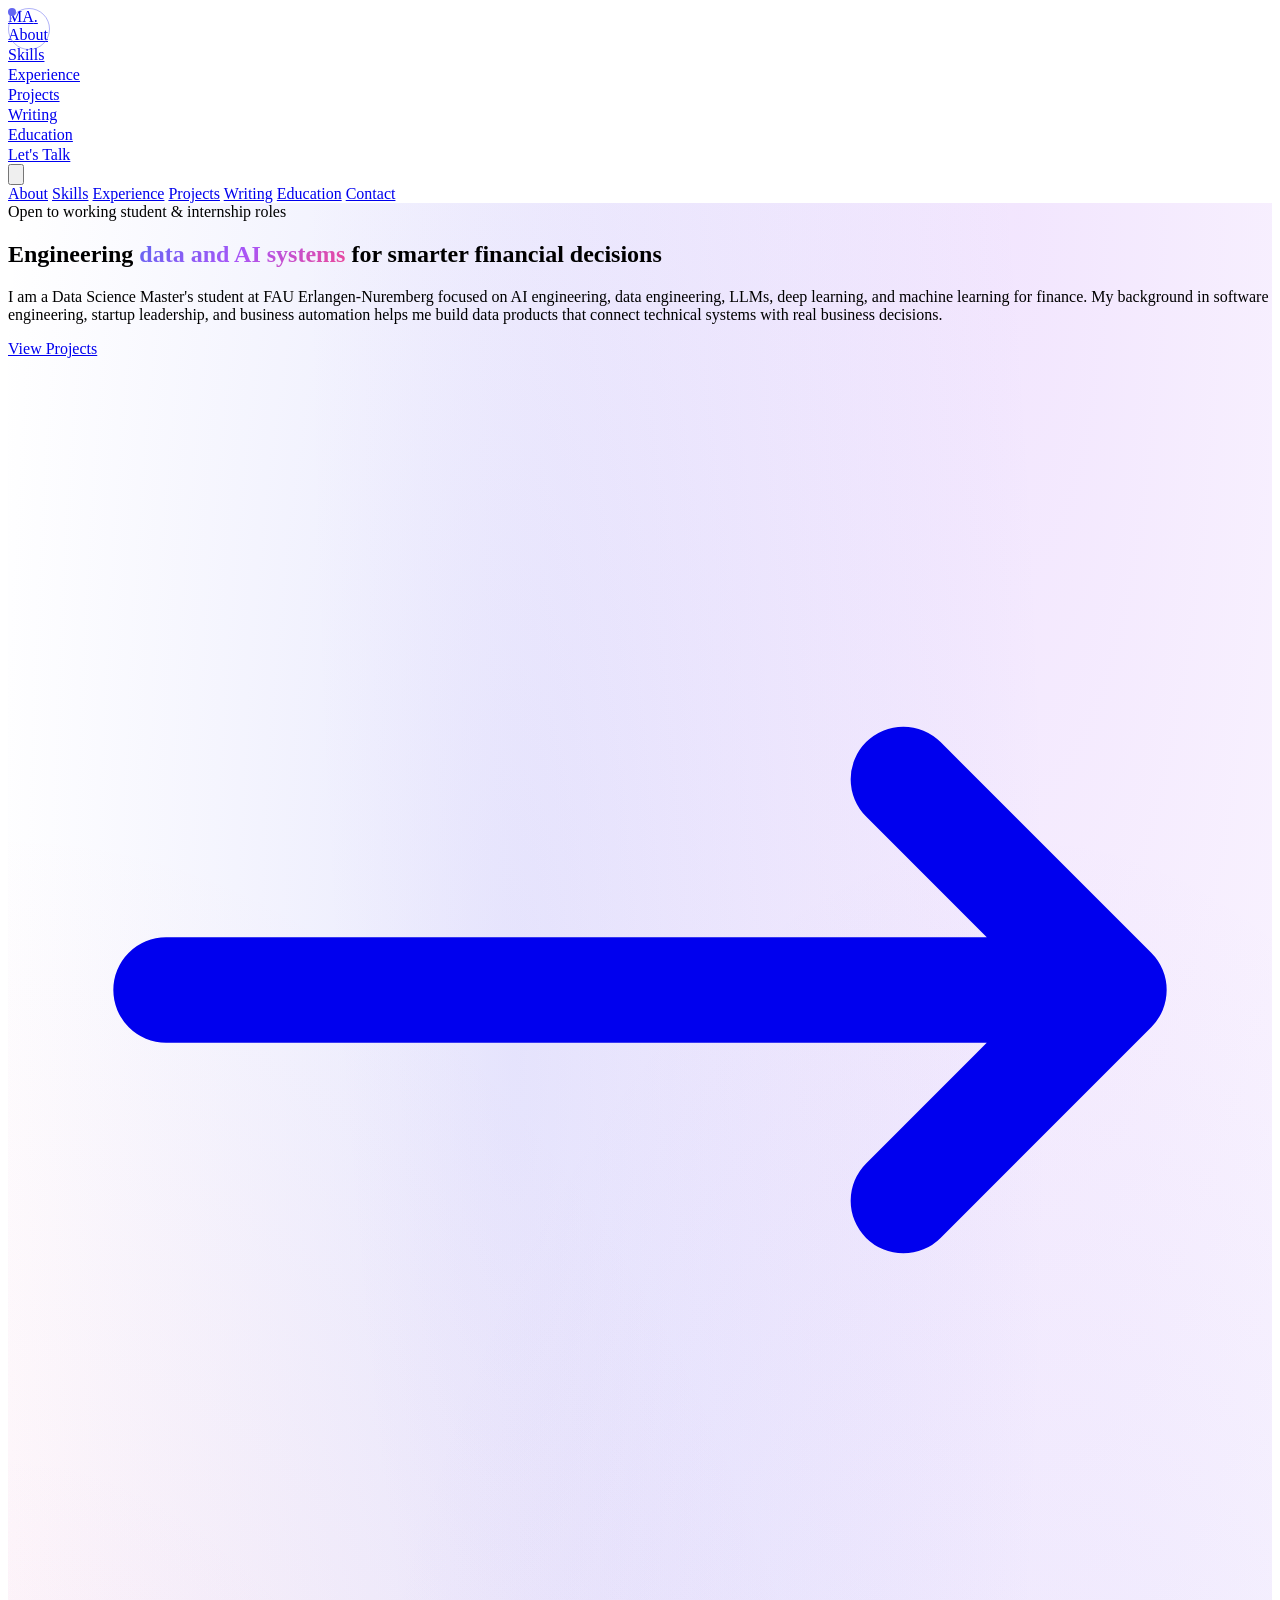
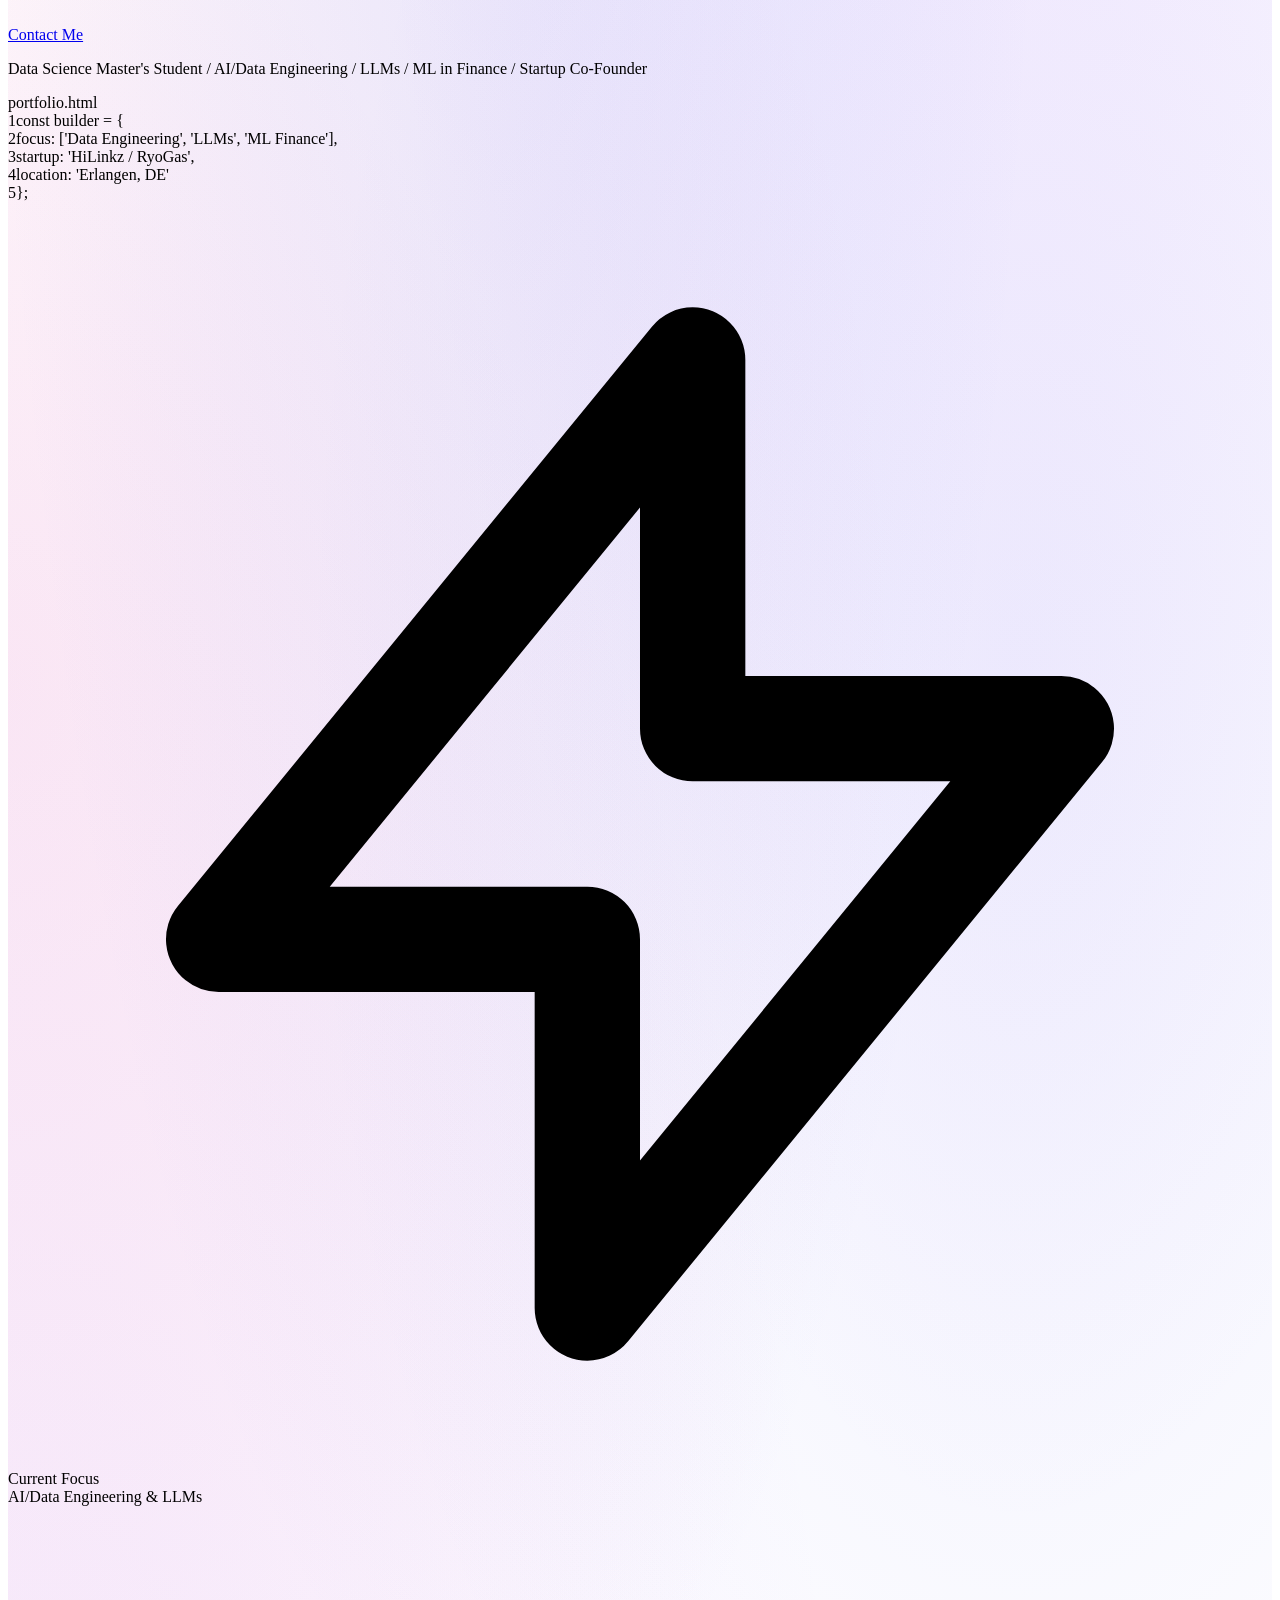
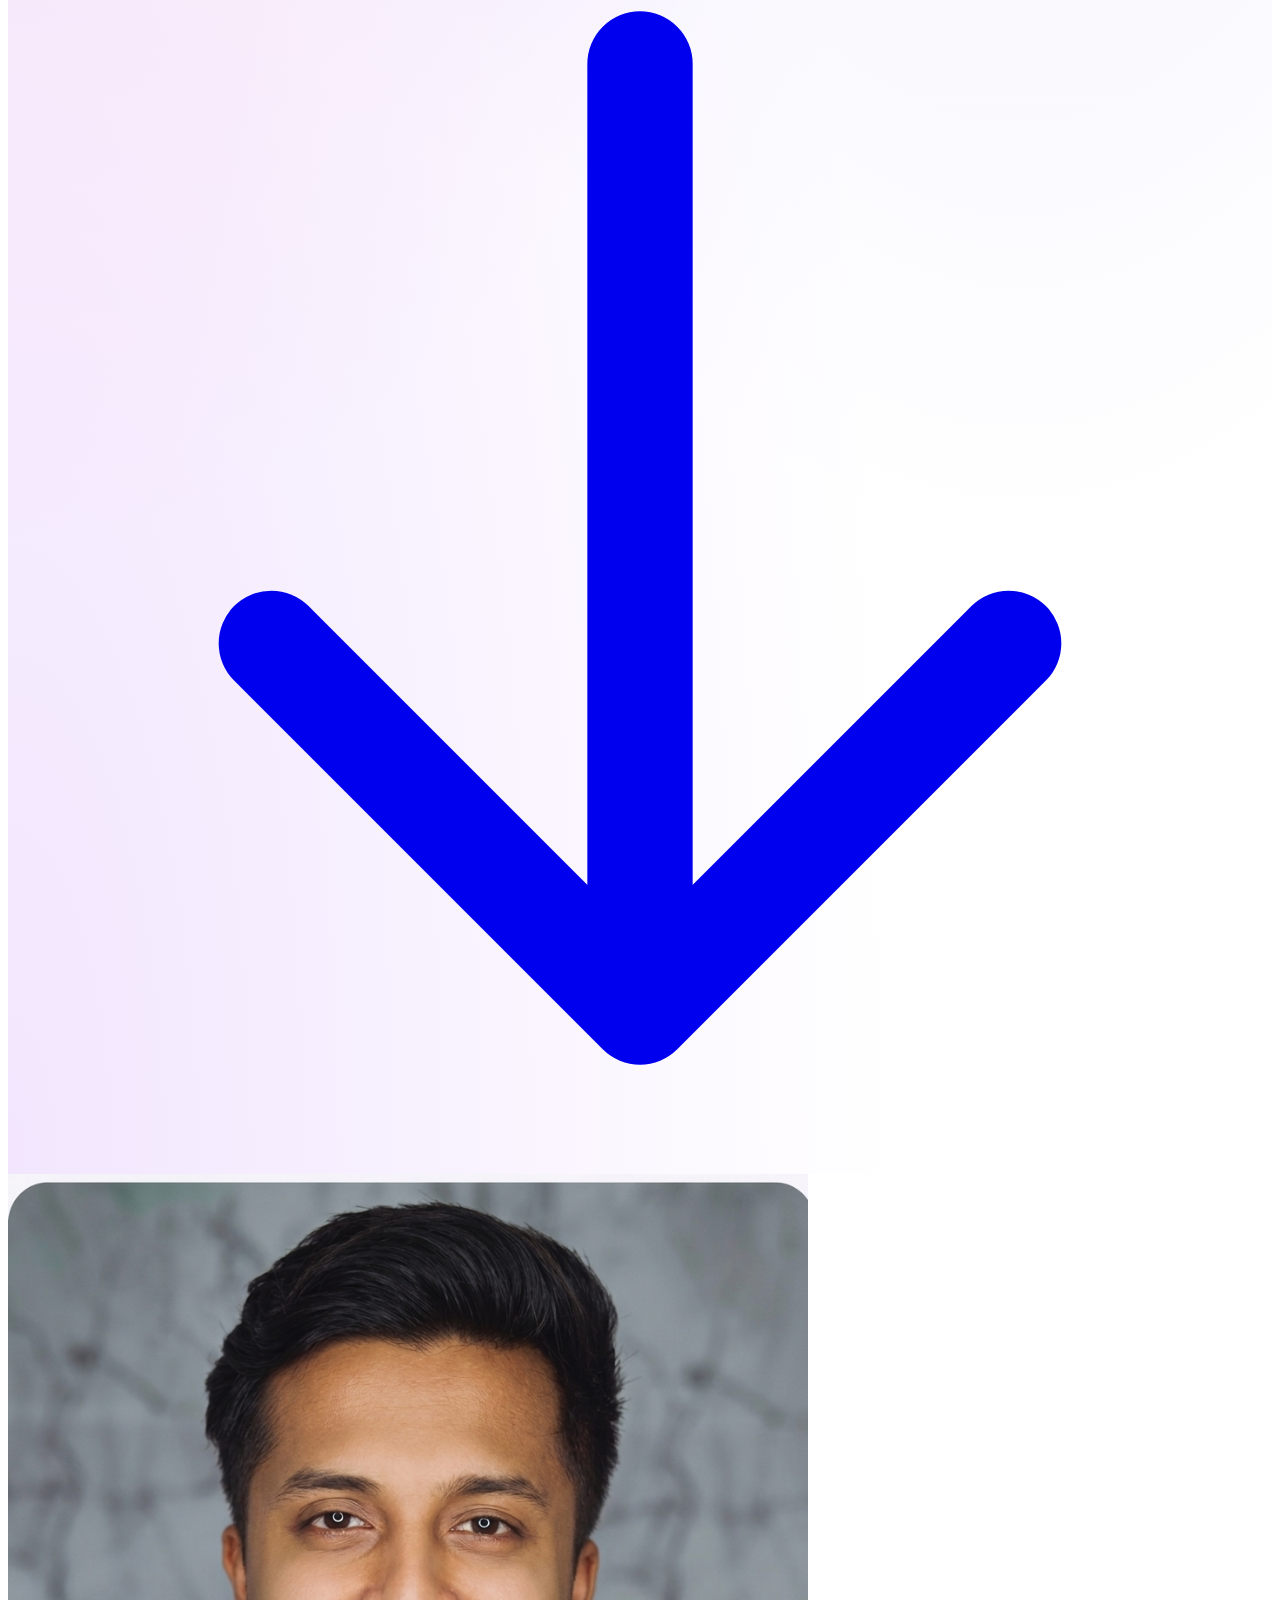
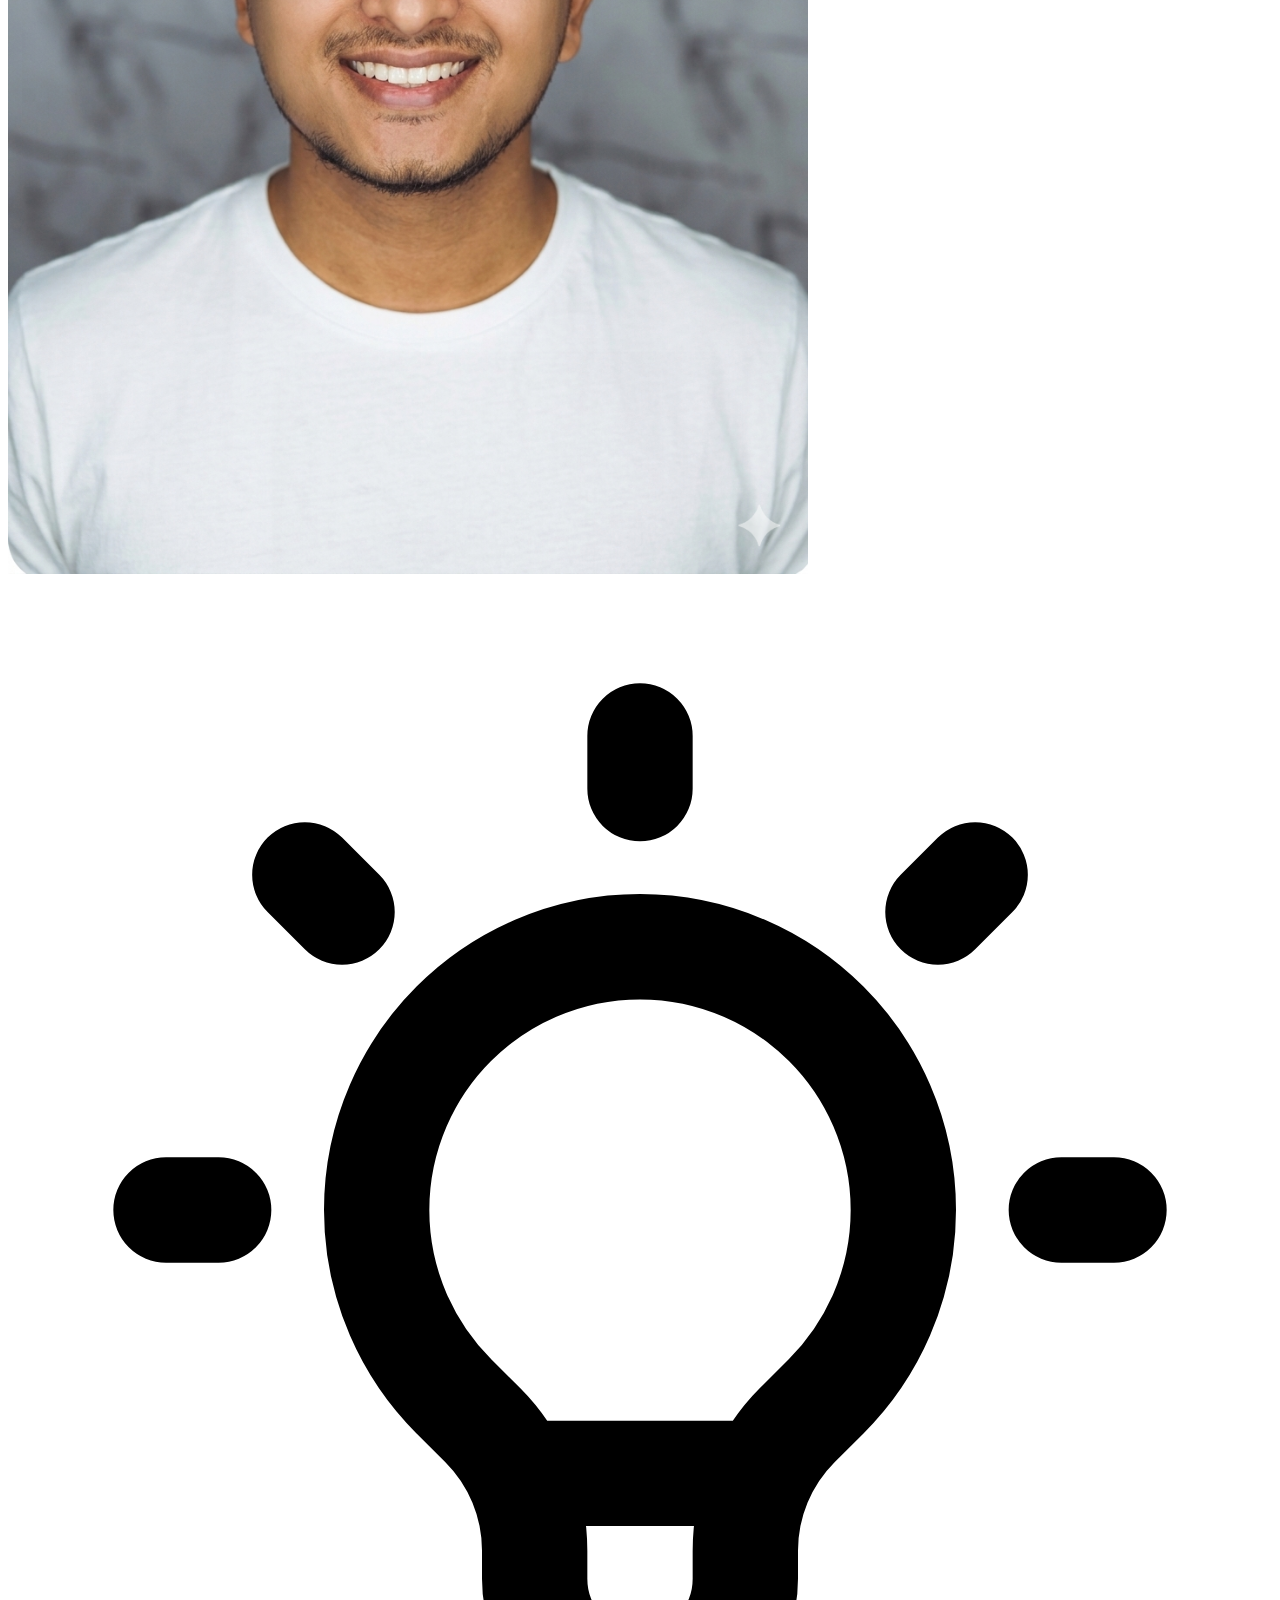
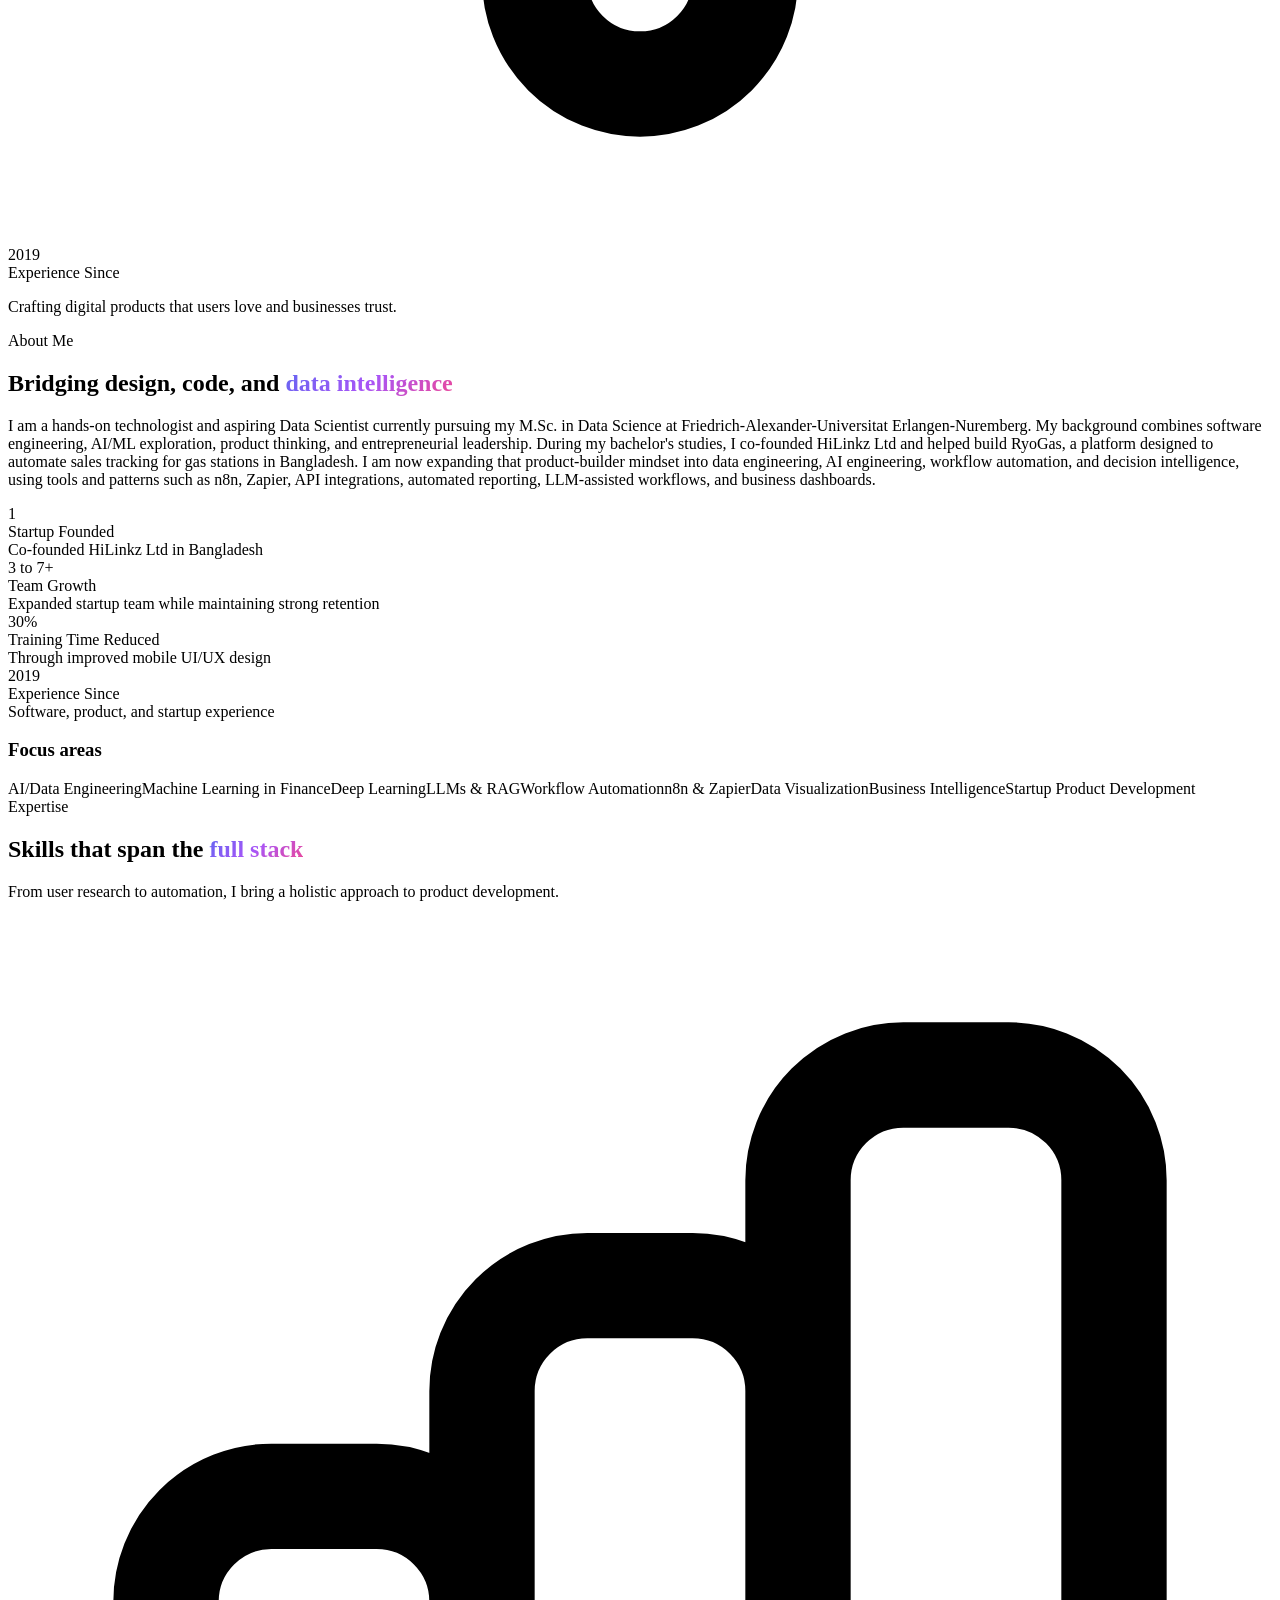
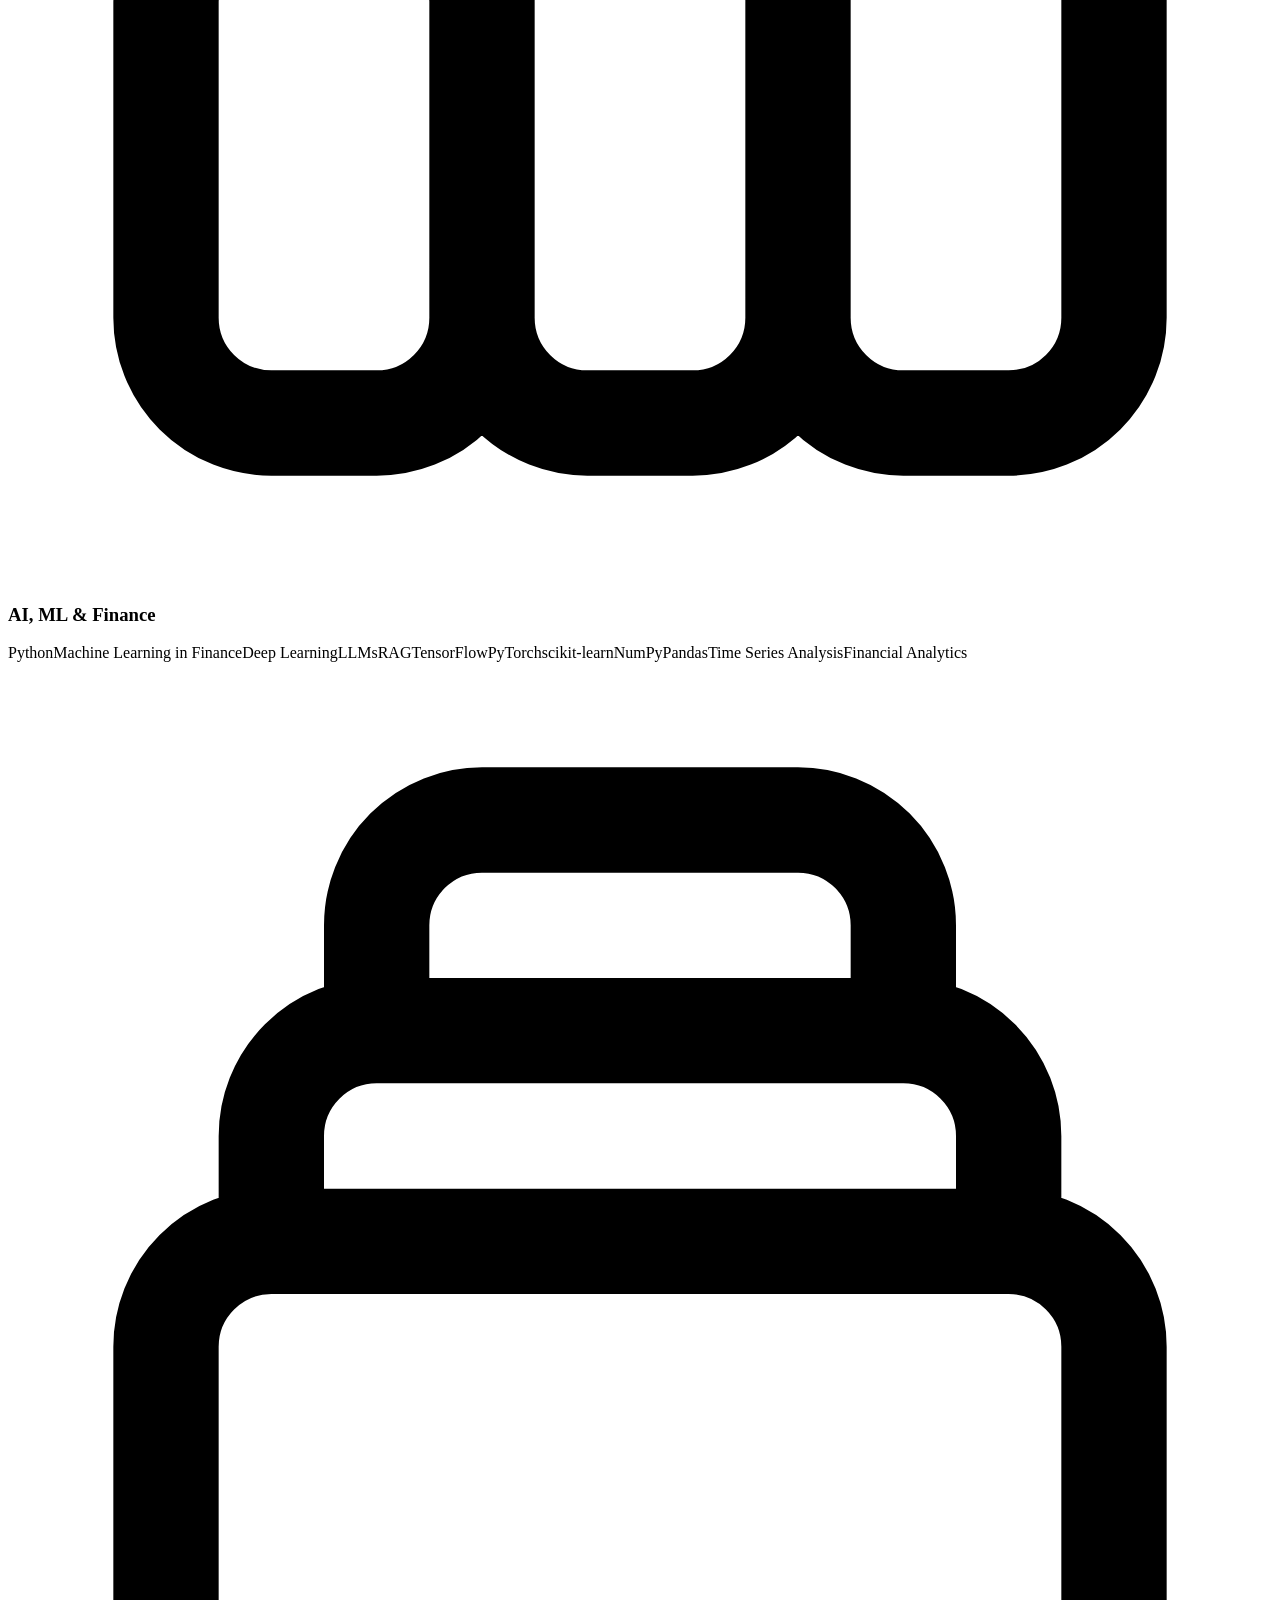
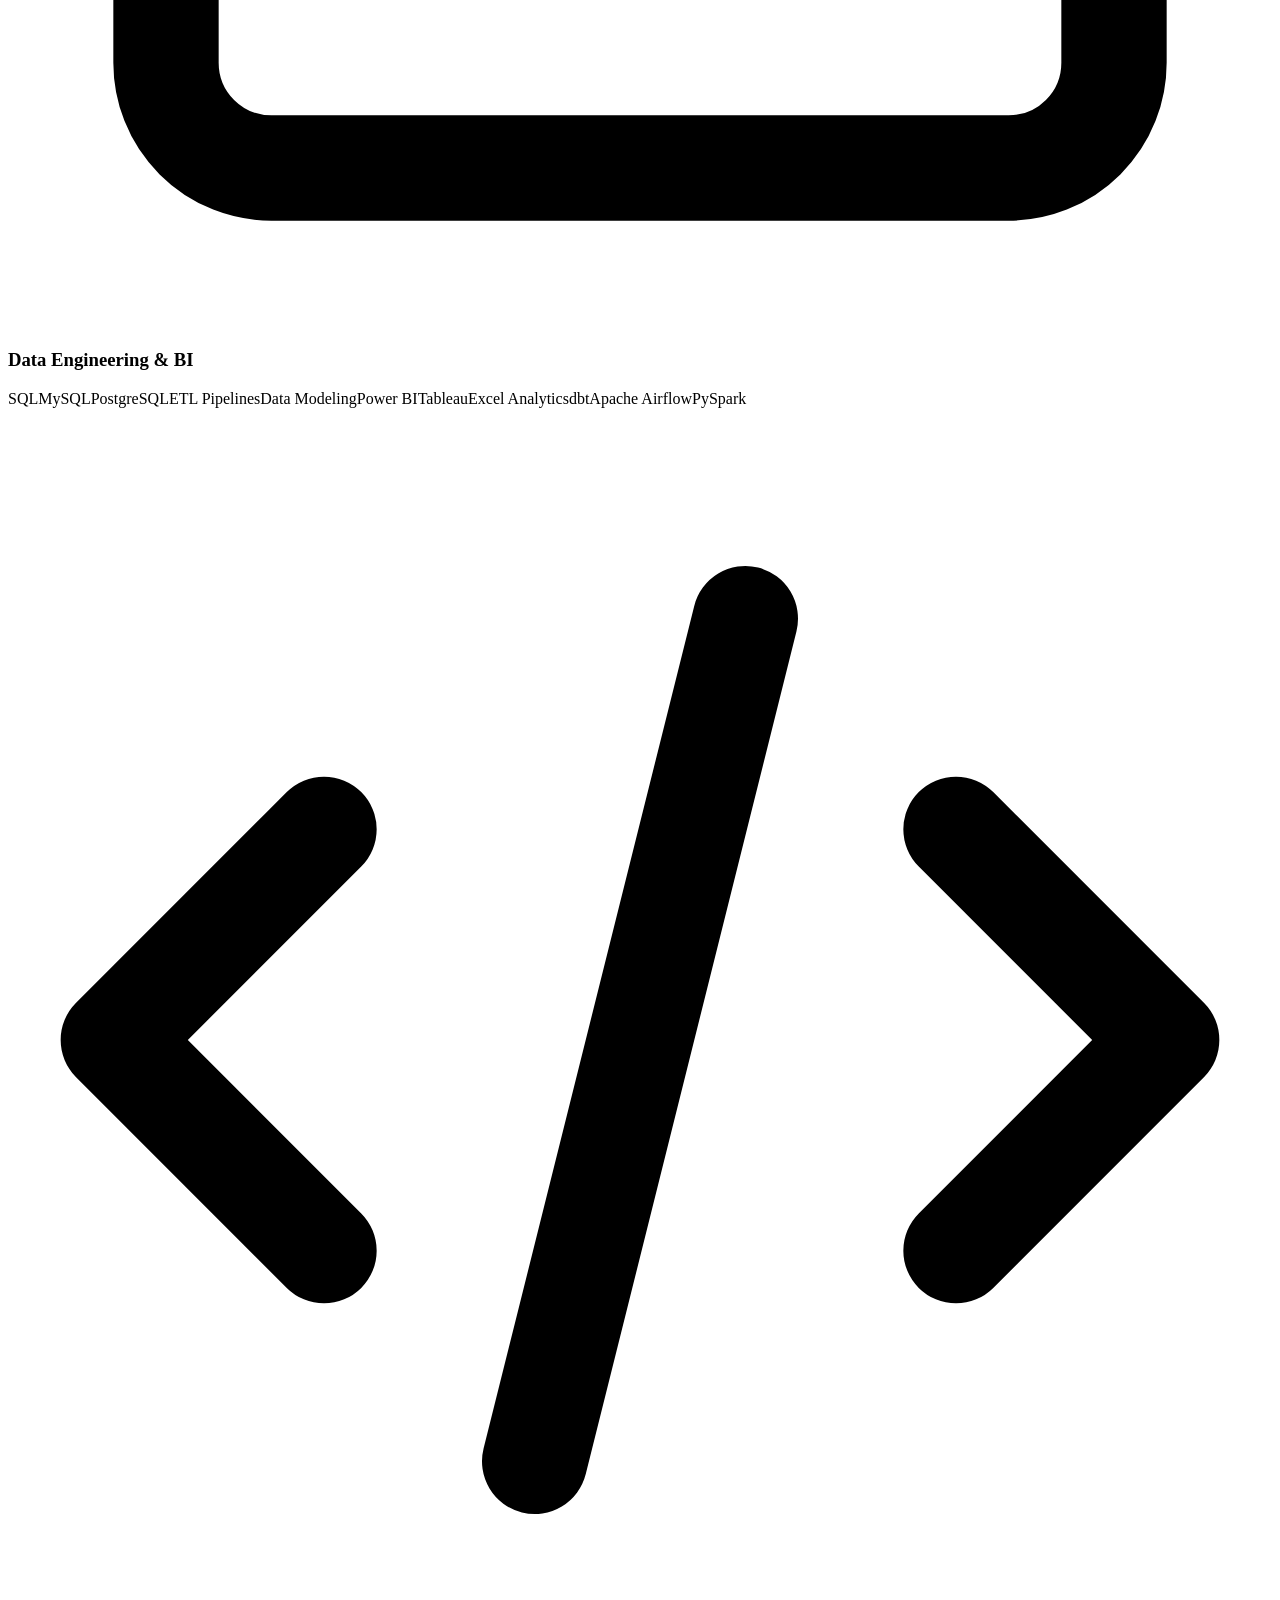
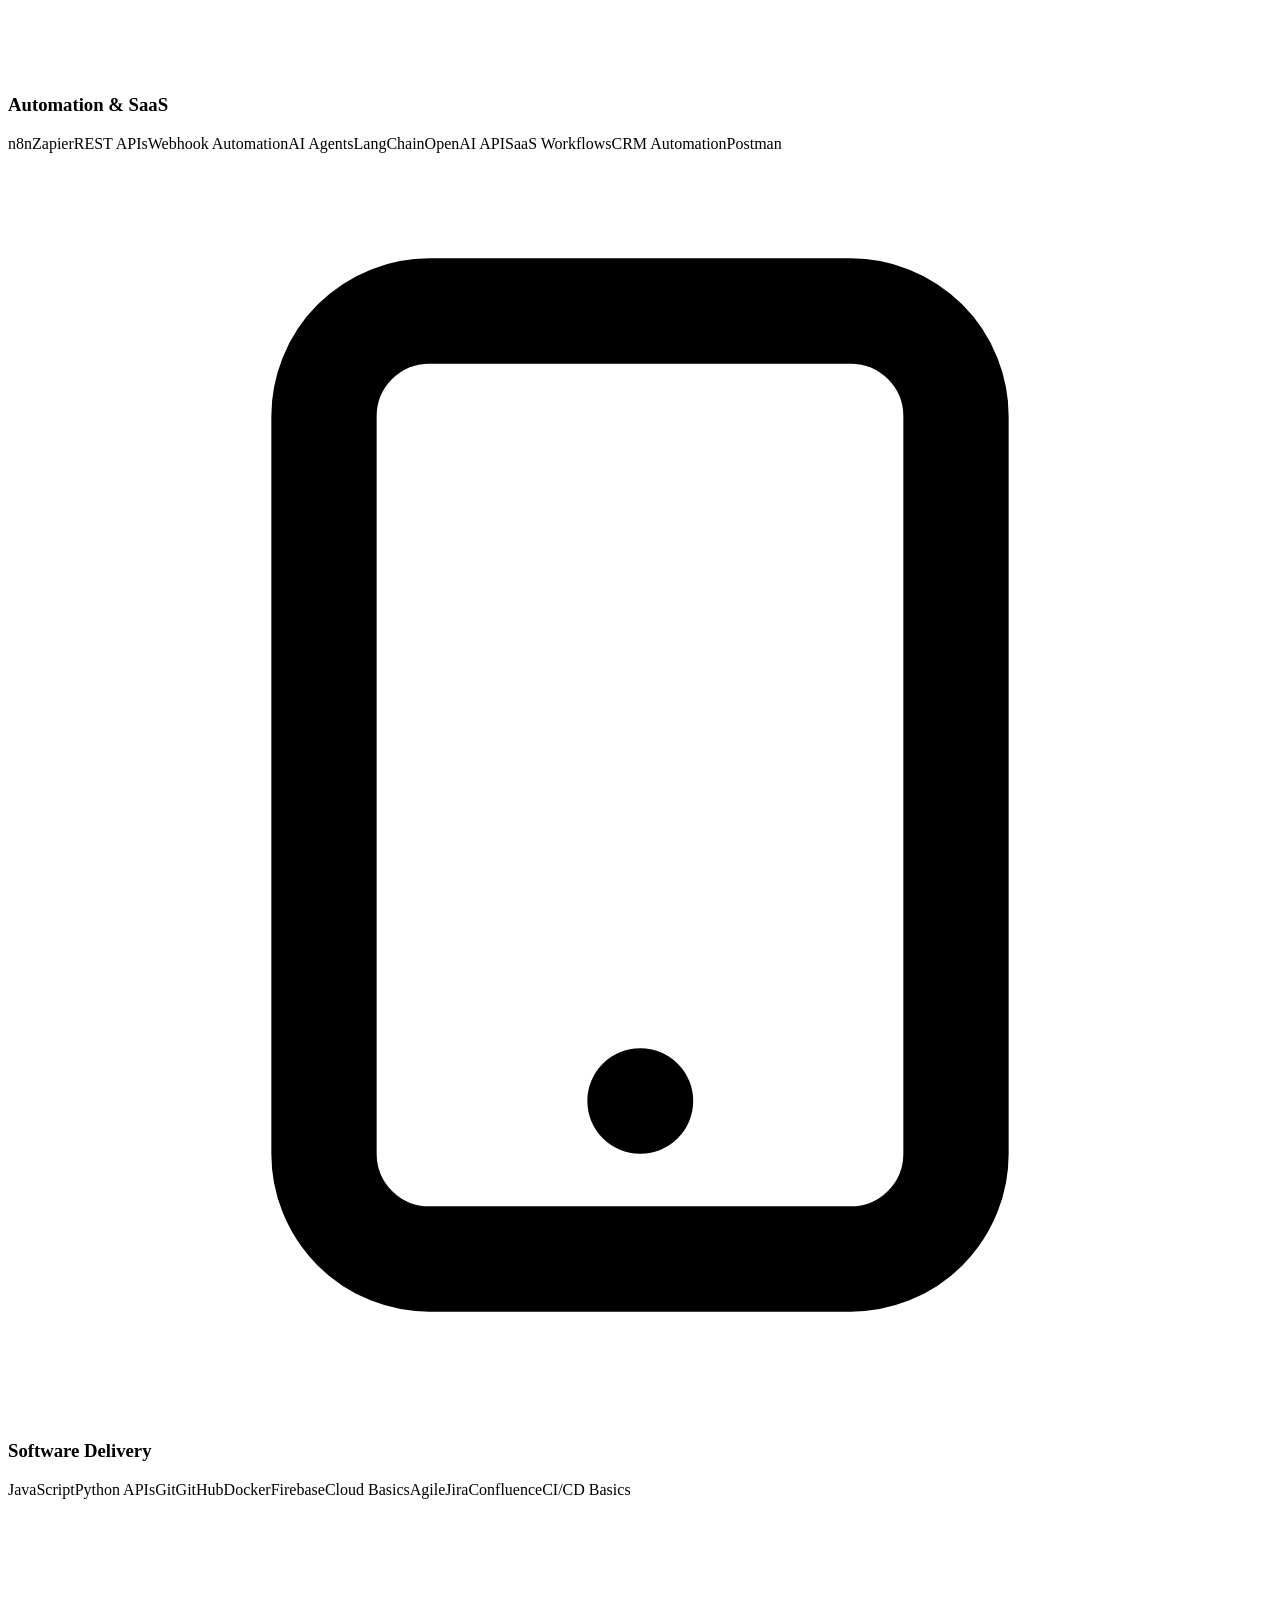
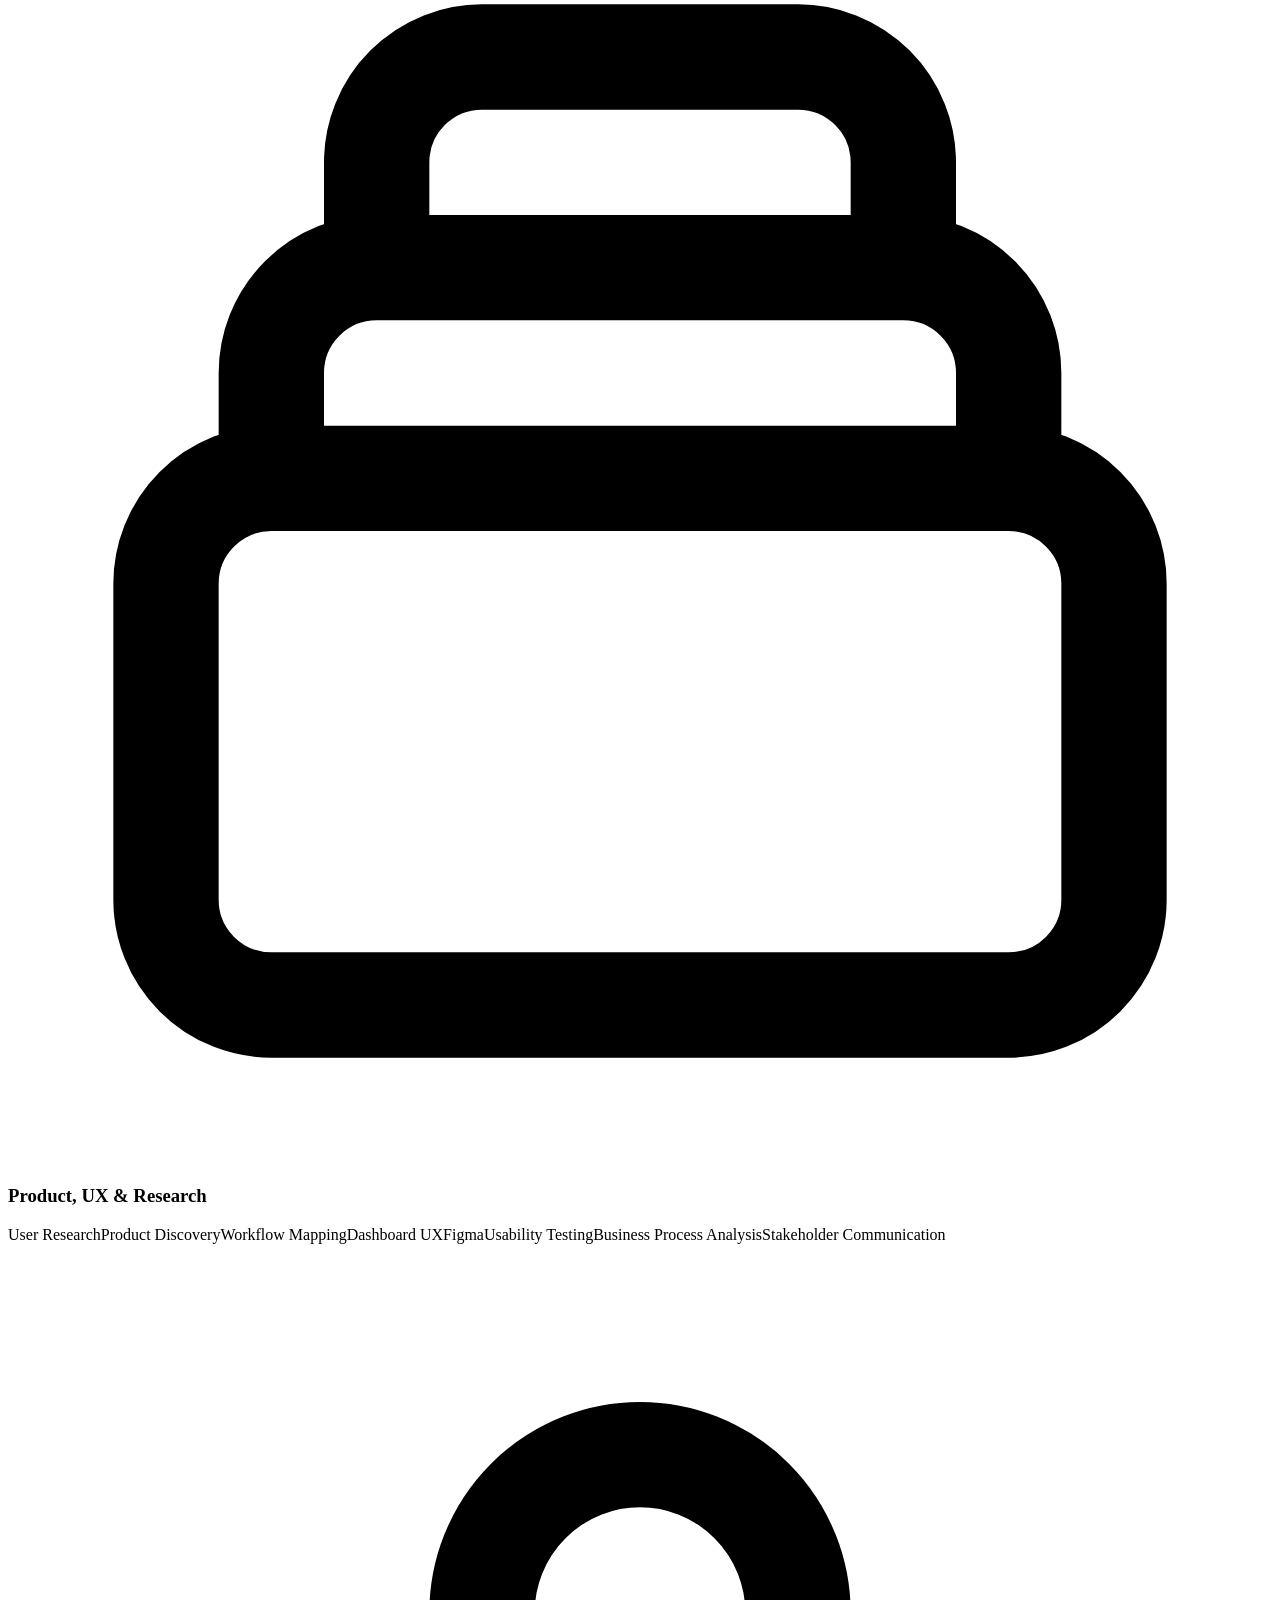
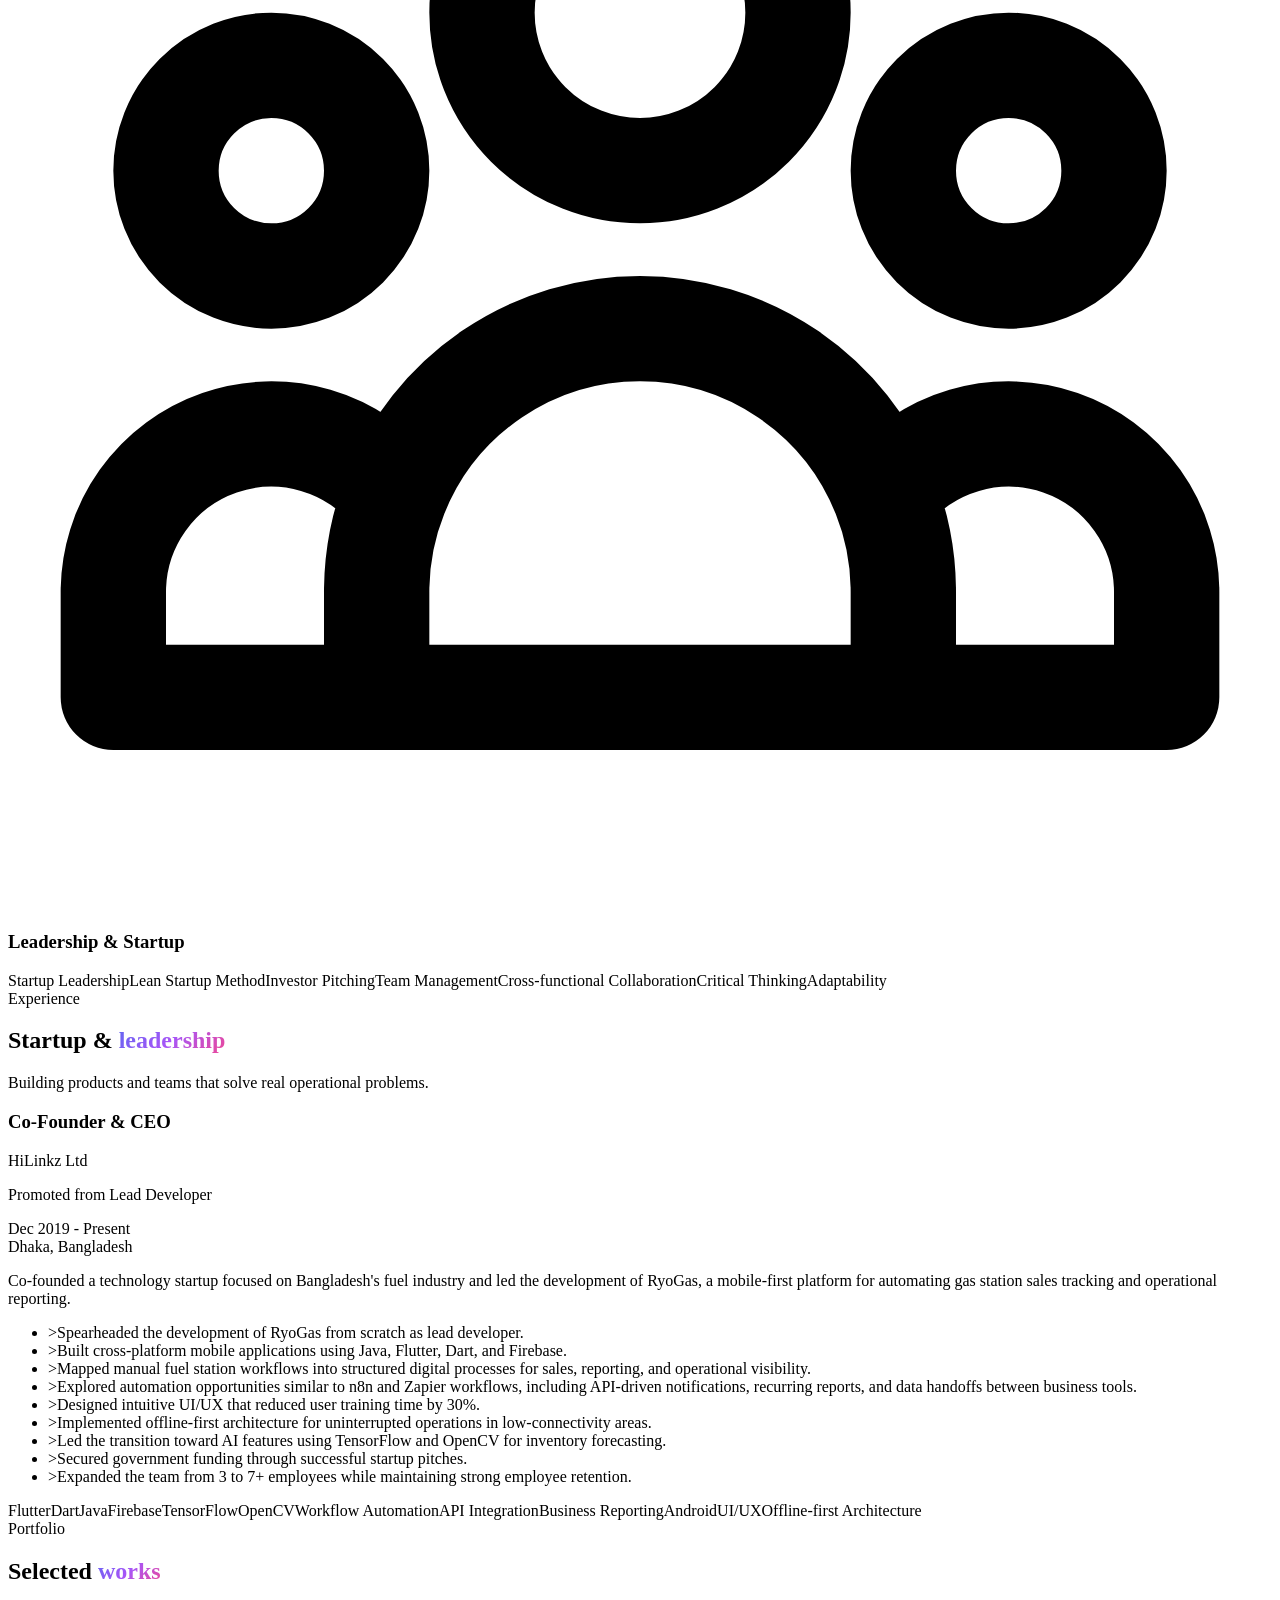
==== commit bbcfb514: "Add AI/data engineering positioning and article pages" ====
--- a/index.html
+++ b/index.html
@@ -3,8 +3,8 @@
 <head>
     <meta charset="UTF-8">
     <meta name="viewport" content="width=device-width, initial-scale=1.0">
-    <meta name="description" content="Abir — UI/UX Engineer & Data Scientist. Portfolio showcasing design, software engineering, and data science projects.">
-    <title>Abir — UI/UX Engineer & Data Scientist</title>
+    <meta name="description" content="Md Abir - Data Science Master's student in Erlangen focused on AI/Data Engineering, LLMs, deep learning, ML in finance, automation, and business intelligence.">
+    <title>Md Abir - AI/Data Engineering & ML in Finance</title>
     <script src="https://cdn.tailwindcss.com"></script>
     <link rel="preconnect" href="https://fonts.googleapis.com">
     <link rel="preconnect" href="https://fonts.gstatic.com" crossorigin>
@@ -167,6 +167,7 @@
                     <a href="#skills" class="nav-link text-sm font-medium hover:text-accent transition-colors">Skills</a>
                     <a href="#experience" class="nav-link text-sm font-medium hover:text-accent transition-colors">Experience</a>
                     <a href="#projects" class="nav-link text-sm font-medium hover:text-accent transition-colors">Projects</a>
+                    <a href="#writing" class="nav-link text-sm font-medium hover:text-accent transition-colors">Writing</a>
                     <a href="#education" class="nav-link text-sm font-medium hover:text-accent transition-colors">Education</a>
                     <a href="#contact" class="px-5 py-2.5 bg-primary text-white text-sm font-medium rounded-full hover:bg-accent transition-colors">
                         Let's Talk
@@ -187,6 +188,7 @@
                 <a href="#skills" class="block py-2 text-sm font-medium">Skills</a>
                 <a href="#experience" class="block py-2 text-sm font-medium">Experience</a>
                 <a href="#projects" class="block py-2 text-sm font-medium">Projects</a>
+                <a href="#writing" class="block py-2 text-sm font-medium">Writing</a>
                 <a href="#education" class="block py-2 text-sm font-medium">Education</a>
                 <a href="#contact" class="block py-2 text-sm font-medium text-accent">Contact</a>
             </div>
@@ -207,7 +209,7 @@
                 </div>
                 
                 <h1 id="hero-headline" class="font-display text-5xl md:text-7xl font-bold leading-tight">
-                    Building <span class="gradient-text">AI-powered software</span> for real-world business problems
+                    Engineering <span class="gradient-text">data and AI systems</span> for smarter financial decisions
                 </h1>
                 
                 <p id="hero-description" class="text-lg text-gray-600 max-w-lg leading-relaxed"></p>
@@ -254,7 +256,7 @@
                                 </div>
                                 <div>
                                     <div class="text-xs font-semibold">Current Focus</div>
-                                    <div class="text-xs text-gray-500">Machine Learning Interfaces</div>
+                                    <div class="text-xs text-gray-500">AI/Data Engineering & LLMs</div>
                                 </div>
                             </div>
                             <div class="w-full bg-gray-200 rounded-full h-1.5" role="progressbar" aria-valuenow="78" aria-valuemin="0" aria-valuemax="100" aria-label="Current focus progress">
@@ -281,7 +283,7 @@
                         <div class="aspect-[4/5] rounded-3xl overflow-hidden bg-gray-100">
                             <img id="profile-photo"
                                  src="assets/profile.jpg"
-                                 alt="Md Abir — profile photo"
+                                 alt="Md Abir profile photo"
                                  class="w-full h-full object-cover object-top hover:scale-105 transition-transform duration-700"
                                  loading="lazy"
                                  width="800"
@@ -334,7 +336,7 @@
                     Skills that span the <span class="gradient-text">full stack</span>
                 </h2>
                 <p class="text-gray-600 text-lg">
-                    From user research to neural networks, I bring a holistic approach to product development.
+                    From user research to automation, I bring a holistic approach to product development.
                 </p>
             </div>
 
@@ -637,12 +639,32 @@
         </div>
     </section>
 
-    <section id="education" class="py-32 bg-white">
+    <section id="writing" class="py-32 bg-white">
+        <div class="max-w-7xl mx-auto px-6">
+            <div class="grid lg:grid-cols-[0.85fr_1.15fr] gap-12 lg:gap-16 items-start">
+                <div class="scroll-reveal lg:sticky lg:top-28">
+                    <div class="inline-block px-4 py-1.5 bg-accent/10 text-accent text-sm font-medium rounded-full mb-4">
+                        Writing
+                    </div>
+                    <h2 class="font-display text-4xl md:text-5xl font-bold mb-6">
+                        Notes from building at the edge of <span class="gradient-text">product and data</span>
+                    </h2>
+                    <p class="text-gray-600 text-lg leading-relaxed">
+                        A future home for practical articles on startup lessons, fuel industry automation, mobile UX, AI workflows, and data-driven business decisions.
+                    </p>
+                </div>
+
+                <div id="writing-grid" class="grid gap-6"></div>
+            </div>
+        </div>
+    </section>
+
+    <section id="education" class="py-32 bg-surface">
         <div class="max-w-7xl mx-auto px-6">
             <div class="text-center max-w-3xl mx-auto mb-16 scroll-reveal">
                 <div class="inline-block px-4 py-1.5 bg-accent/10 text-accent text-sm font-medium rounded-full mb-4">Education</div>
                 <h2 class="font-display text-4xl md:text-5xl font-bold mb-4">Academic <span class="gradient-text">journey</span></h2>
-                <p class="text-gray-600 text-lg">From computer science foundations to data science at FAU Erlangen-Nürnberg.</p>
+                <p class="text-gray-600 text-lg">From computer science foundations to data science at FAU Erlangen-Nuremberg.</p>
             </div>
 
             <div id="education-grid" class="grid md:grid-cols-3 gap-8 mb-16"></div>
@@ -681,7 +703,8 @@
                             </div>
                             <div>
                                 <div class="text-sm text-gray-400">Email</div>
-                                <a id="contact-email-link" href="mailto:abirkhan88821@gmail.com" class="font-medium hover:text-accent-light transition-colors"><span id="contact-email"></span></a>
+                                <a id="contact-email-link" href="mailto:abirkhan88821@gmail.com" class="font-medium hover:text-accent-light transition-colors break-all"><span id="contact-email">abirkhan88821@gmail.com</span></a>
+                                <button type="button" id="copy-email-btn" class="mt-2 text-xs text-accent-light hover:text-white transition-colors">Copy email</button>
                             </div>
                         </div>
                         <div class="flex items-center gap-4">
@@ -699,43 +722,44 @@
                     </div>
 
                     <div class="flex gap-4 mt-8">
-                        <a href="https://linkedin.com" target="_blank" rel="noopener noreferrer" class="w-12 h-12 rounded-xl bg-white/10 flex items-center justify-center hover:bg-accent transition-colors" aria-label="LinkedIn">
+                        <a id="contact-linkedin" href="https://www.linkedin.com/in/i-am-md-abir/" target="_blank" rel="noopener noreferrer" class="w-12 h-12 rounded-xl bg-white/10 flex items-center justify-center hover:bg-accent transition-colors" aria-label="LinkedIn profile">
                             <svg class="w-5 h-5" fill="currentColor" viewBox="0 0 24 24" aria-hidden="true"><path d="M19 0h-14c-2.761 0-5 2.239-5 5v14c0 2.761 2.239 5 5 5h14c2.762 0 5-2.239 5-5v-14c0-2.761-2.238-5-5-5zm-11 19h-3v-11h3v11zm-1.5-12.268c-.966 0-1.75-.79-1.75-1.764s.784-1.764 1.75-1.764 1.75.79 1.75 1.764-.783 1.764-1.75 1.764zm13.5 12.268h-3v-5.604c0-3.368-4-3.113-4 0v5.604h-3v-11h3v1.765c1.396-2.586 7-2.777 7 2.476v6.759z"/></svg>
                         </a>
-                        <a id="contact-github" href="https://github.com/developer-abir1" target="_blank" rel="noopener noreferrer" class="w-12 h-12 rounded-xl bg-white/10 flex items-center justify-center hover:bg-accent transition-colors" aria-label="GitHub">
+                        <a id="contact-github" href="https://github.com/abir-1621" target="_blank" rel="noopener noreferrer" class="w-12 h-12 rounded-xl bg-white/10 flex items-center justify-center hover:bg-accent transition-colors" aria-label="GitHub profile">
                             <svg class="w-5 h-5" fill="currentColor" viewBox="0 0 24 24" aria-hidden="true"><path d="M12 0c-6.626 0-12 5.373-12 12 0 5.302 3.438 9.8 8.207 11.387.599.111.793-.261.793-.577v-2.234c-3.338.726-4.033-1.416-4.033-1.416-.546-1.387-1.333-1.756-1.333-1.756-1.089-.745.083-.729.083-.729 1.205.084 1.839 1.237 1.839 1.237 1.07 1.834 2.807 1.304 3.492.997.107-.775.418-1.305.762-1.604-2.665-.305-5.467-1.334-5.467-5.931 0-1.311.469-2.381 1.236-3.221-.124-.303-.535-1.524.117-3.176 0 0 1.008-.322 3.301 1.23.957-.266 1.983-.399 3.003-.404 1.02.005 2.047.138 3.006.404 2.291-1.552 3.297-1.23 3.297-1.23.653 1.653.242 2.874.118 3.176.77.84 1.235 1.911 1.235 3.221 0 4.609-2.807 5.624-5.479 5.921.43.372.823 1.102.823 2.222v3.293c0 .319.192.694.801.576 4.765-1.589 8.199-6.086 8.199-11.386 0-6.627-5.373-12-12-12z"/></svg>
                         </a>
-                        <a href="https://instagram.com" target="_blank" rel="noopener noreferrer" class="w-12 h-12 rounded-xl bg-white/10 flex items-center justify-center hover:bg-accent transition-colors" aria-label="Instagram">
-                            <svg class="w-5 h-5" fill="currentColor" viewBox="0 0 24 24" aria-hidden="true"><path d="M12 2.163c3.204 0 3.584.012 4.85.07 3.252.148 4.771 1.691 4.919 4.919.058 1.265.069 1.645.069 4.849 0 3.205-.012 3.584-.069 4.849-.149 3.225-1.664 4.771-4.919 4.919-1.266.058-1.644.07-4.85.07-3.204 0-3.584-.012-4.849-.07-3.26-.149-4.771-1.699-4.919-4.92-.058-1.265-.07-1.644-.07-4.849 0-3.204.013-3.583.07-4.849.149-3.227 1.664-4.771 4.919-4.919 1.266-.057 1.645-.069 4.849-.069zm0-2.163c-3.259 0-3.667.014-4.947.072-4.358.2-6.78 2.618-6.98 6.98-.059 1.281-.073 1.689-.073 4.948 0 3.259.014 3.668.072 4.948.2 4.358 2.618 6.78 6.98 6.98 1.281.058 1.689.072 4.948.072 3.259 0 3.668-.014 4.948-.072 4.354-.2 6.782-2.618 6.979-6.98.059-1.28.073-1.689.073-4.948 0-3.259-.014-3.667-.072-4.947-.196-4.354-2.617-6.78-6.979-6.98-1.281-.059-1.69-.073-4.949-.073zm0 5.838c-3.403 0-6.162 2.759-6.162 6.162s2.759 6.163 6.162 6.163 6.162-2.759 6.162-6.163c0-3.403-2.759-6.162-6.162-6.162zm0 10.162c-2.209 0-4-1.79-4-4 0-2.209 1.791-4 4-4s4 1.791 4 4c0 2.21-1.791 4-4 4zm6.406-11.845c-.796 0-1.441.645-1.441 1.44s.645 1.44 1.441 1.44c.795 0 1.439-.645 1.439-1.44s-.644-1.44-1.439-1.44z"/></svg>
-                        </a>
                     </div>
                 </div>
 
                 <div class="scroll-reveal">
-                    <form id="contact-form" class="space-y-6 bg-white/5 backdrop-blur-sm p-8 rounded-3xl border border-white/10" action="#" method="post">
+                    <form id="contact-form" class="space-y-6 bg-white/5 backdrop-blur-sm p-8 rounded-3xl border border-white/10" action="https://formsubmit.co/abirkhan88821@gmail.com" method="POST">
+                        <input type="hidden" name="_subject" value="New message from portfolio">
+                        <input type="hidden" name="_captcha" value="false">
+                        <input type="hidden" name="_template" value="table">
+                        <input type="text" name="_honey" class="hidden" tabindex="-1" autocomplete="off">
                         <div class="grid md:grid-cols-2 gap-6">
                             <div>
-                                <label for="name" class="block text-sm font-medium mb-2">Name</label>
-                                <input id="name" name="name" type="text" required class="w-full px-4 py-3 rounded-xl bg-white/5 border border-white/10 focus:border-accent focus:outline-none transition-colors text-white placeholder-gray-500" placeholder="Your name" autocomplete="name">
+                                <label for="contact-name" class="block text-sm font-medium mb-2">Name</label>
+                                <input id="contact-name" name="name" type="text" required class="w-full px-4 py-3 rounded-xl bg-white/5 border border-white/10 focus:border-accent focus:outline-none transition-colors text-white placeholder-gray-500" placeholder="Your name" autocomplete="name">
                             </div>
                             <div>
-                                <label for="email" class="block text-sm font-medium mb-2">Email</label>
-                                <input id="email" name="email" type="email" required class="w-full px-4 py-3 rounded-xl bg-white/5 border border-white/10 focus:border-accent focus:outline-none transition-colors text-white placeholder-gray-500" placeholder="you@example.com" autocomplete="email">
-                            </div>
-                        </div>
-                        <div>
-                            <label for="subject" class="block text-sm font-medium mb-2">Subject</label>
-                            <select id="subject" name="subject" class="w-full px-4 py-3 rounded-xl bg-white/5 border border-white/10 focus:border-accent focus:outline-none transition-colors text-white">
+                                <label for="contact-sender-email" class="block text-sm font-medium mb-2">Your email</label>
+                                <input id="contact-sender-email" name="email" type="email" required class="w-full px-4 py-3 rounded-xl bg-white/5 border border-white/10 focus:border-accent focus:outline-none transition-colors text-white placeholder-gray-500" placeholder="you@example.com" autocomplete="email">
+                            </div>
+                        </div>
+                        <div>
+                            <label for="contact-subject" class="block text-sm font-medium mb-2">Subject</label>
+                            <select id="contact-subject" name="subject" required class="w-full px-4 py-3 rounded-xl bg-white/5 border border-white/10 focus:border-accent focus:outline-none transition-colors text-white">
                                 <option value="" class="text-primary">Select a topic</option>
-                                <option value="project" class="text-primary">Project Inquiry</option>
-                                <option value="collab" class="text-primary">Collaboration</option>
-                                <option value="consulting" class="text-primary">Consulting</option>
-                                <option value="other" class="text-primary">Other</option>
+                                <option value="Project Inquiry" class="text-primary">Project Inquiry</option>
+                                <option value="Collaboration" class="text-primary">Collaboration</option>
+                                <option value="Working Student / Internship" class="text-primary">Working Student / Internship</option>
+                                <option value="Other" class="text-primary">Other</option>
                             </select>
                         </div>
                         <div>
-                            <label for="message" class="block text-sm font-medium mb-2">Message</label>
-                            <textarea id="message" name="message" rows="5" required class="w-full px-4 py-3 rounded-xl bg-white/5 border border-white/10 focus:border-accent focus:outline-none transition-colors text-white placeholder-gray-500 resize-none" placeholder="Tell me about your project..."></textarea>
+                            <label for="contact-message" class="block text-sm font-medium mb-2">Message</label>
+                            <textarea id="contact-message" name="message" rows="5" required class="w-full px-4 py-3 rounded-xl bg-white/5 border border-white/10 focus:border-accent focus:outline-none transition-colors text-white placeholder-gray-500 resize-none" placeholder="Tell me about your project..."></textarea>
                         </div>
                         <button type="submit" class="w-full py-4 bg-accent hover:bg-accent-light text-white font-medium rounded-xl transition-colors flex items-center justify-center gap-2">
                             Send Message
@@ -743,7 +767,8 @@
                                 <path stroke-linecap="round" stroke-linejoin="round" stroke-width="2" d="M12 19l9 2-9-18-9 18 9-2zm0 0v-8"/>
                             </svg>
                         </button>
-                        <p class="text-xs text-gray-500 text-center">Wire up Formspree, Web3Forms, or your email API for production.</p>
+                        <p class="text-xs text-gray-500 text-center">Messages are sent to abirkhan88821@gmail.com. You can also click the email above.</p>
+                        <p id="form-status" class="text-xs text-center hidden" role="status"></p>
                     </form>
                 </div>
             </div>
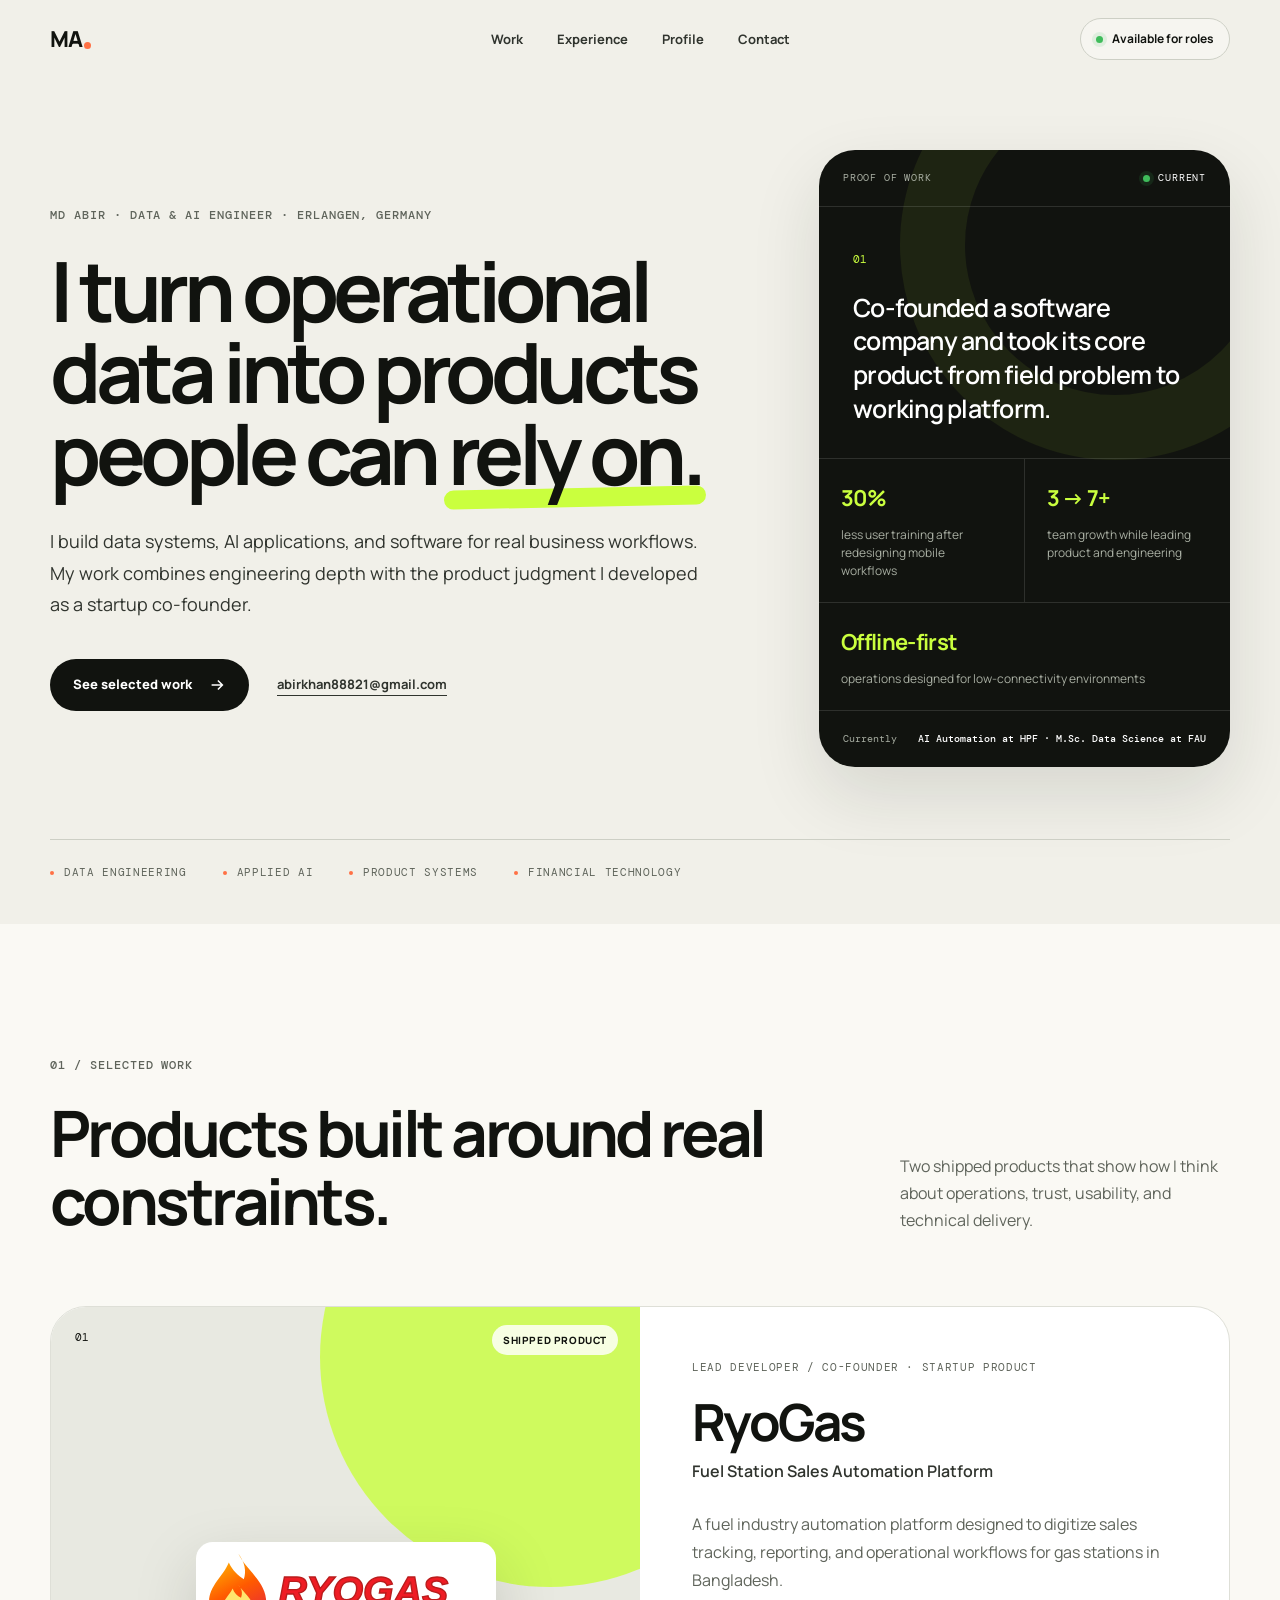
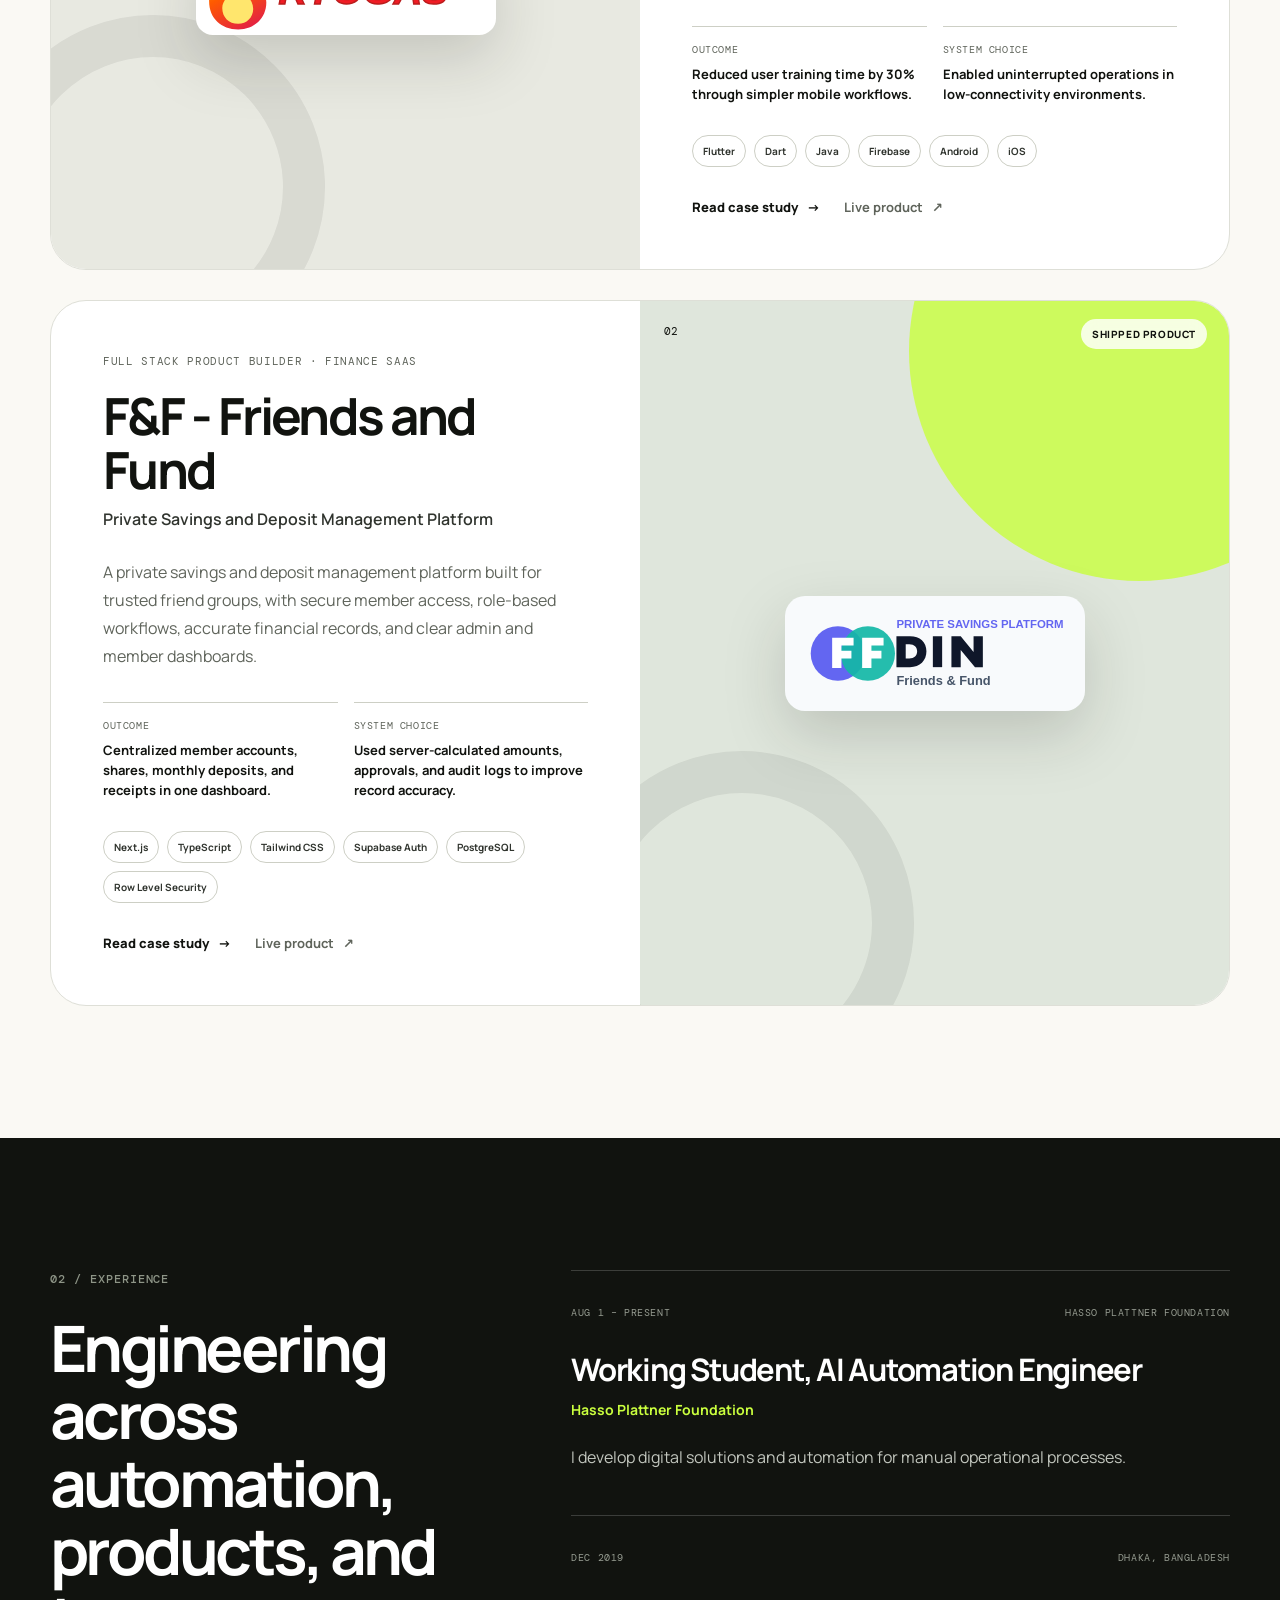
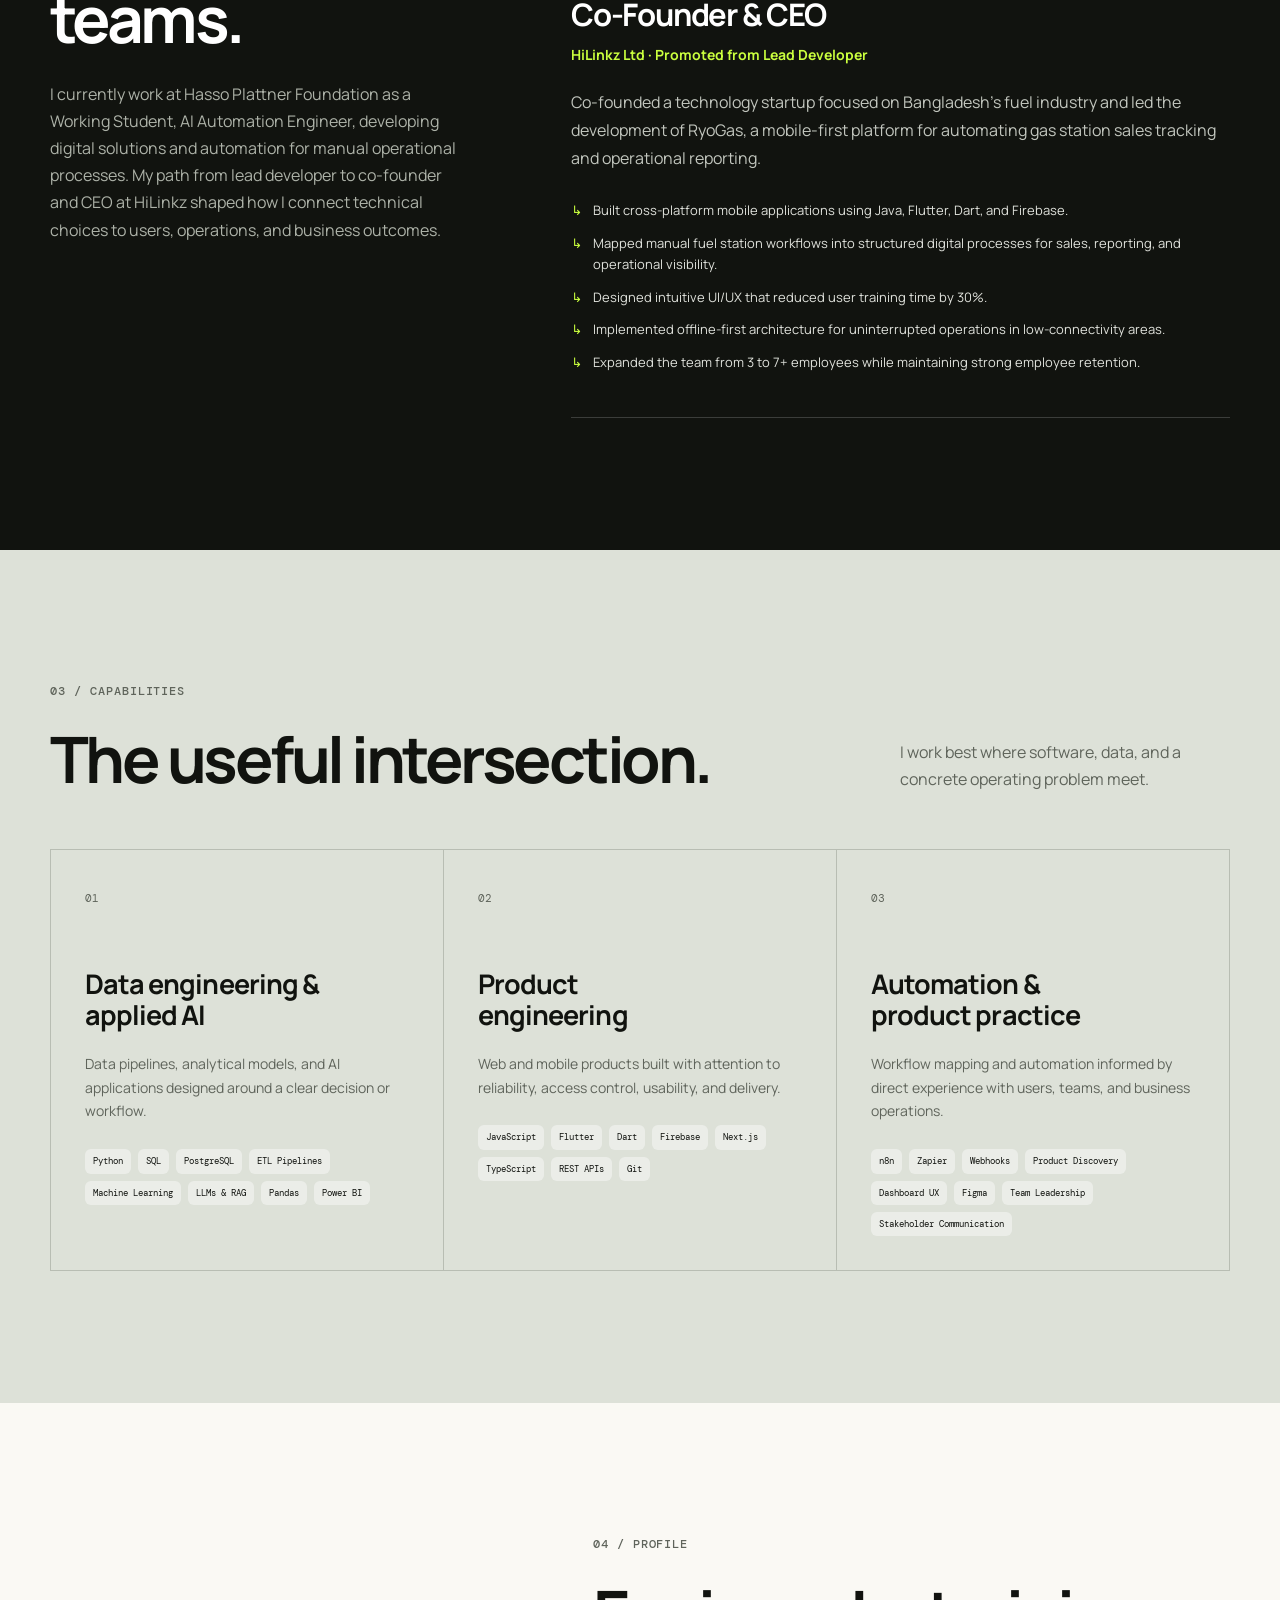
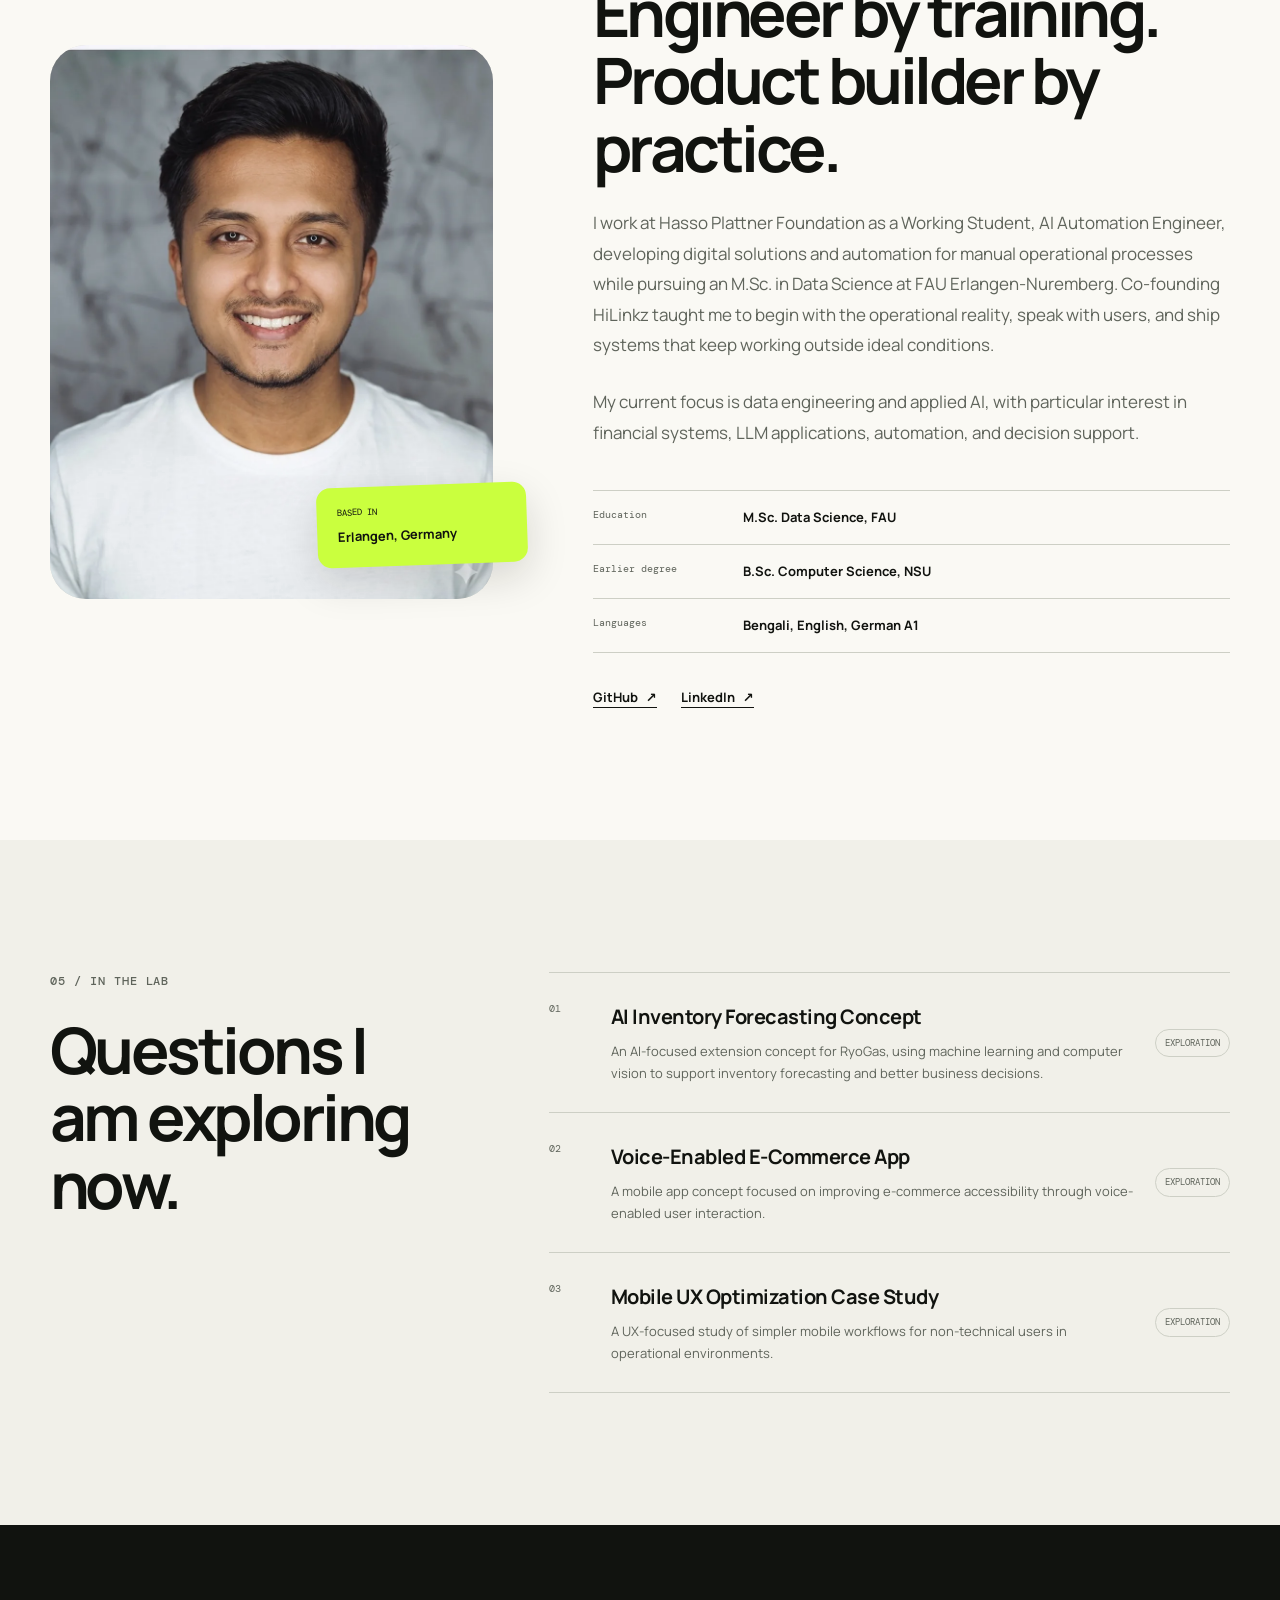
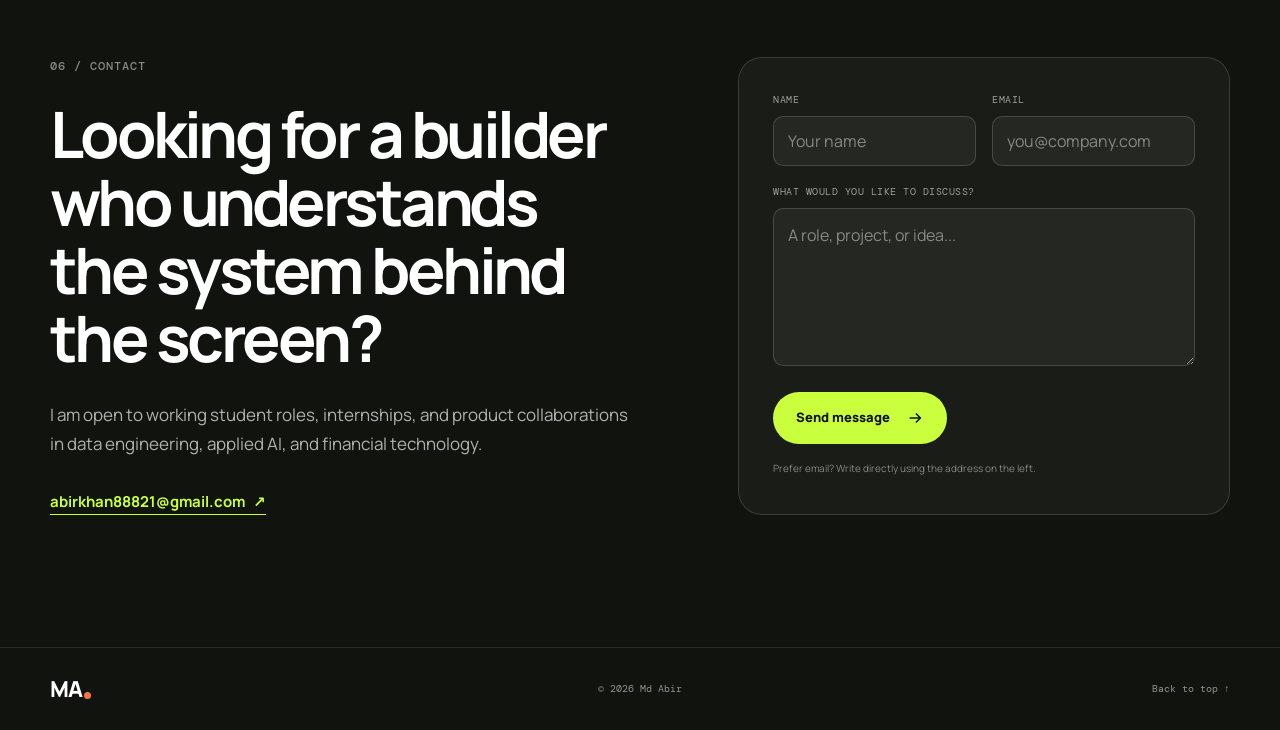
==== commit db7e8762: "Improve portfolio SEO and brand system" ====
--- a/index.html
+++ b/index.html
@@ -1,794 +1,359 @@
-<!DOCTYPE html>
-<html lang="en" class="scroll-smooth">
+<!doctype html>
+<html lang="en" class="no-js">
 <head>
-    <meta charset="UTF-8">
-    <meta name="viewport" content="width=device-width, initial-scale=1.0">
-    <meta name="description" content="Md Abir - Data Science Master's student in Erlangen focused on AI/Data Engineering, LLMs, deep learning, ML in finance, automation, and business intelligence.">
-    <title>Md Abir - AI/Data Engineering & ML in Finance</title>
-    <script src="https://cdn.tailwindcss.com"></script>
+    <meta charset="utf-8">
+    <meta name="viewport" content="width=device-width, initial-scale=1">
+    <meta name="theme-color" content="#10130f">
+    <meta name="description" content="Md Abir is a data and AI engineer in Erlangen, Germany, building data pipelines, LLM applications, and operational software. Explore selected work.">
+    <meta name="author" content="Md Abir">
+    <meta name="robots" content="index, follow, max-image-preview:large, max-snippet:-1, max-video-preview:-1">
+    <meta property="og:type" content="profile">
+    <meta property="og:locale" content="en_US">
+    <meta property="og:site_name" content="Md Abir">
+    <meta property="og:title" content="Md Abir | Data &amp; AI Engineer in Erlangen">
+    <meta property="og:description" content="Data pipelines, LLM applications, and operational software built around real business problems.">
+    <meta property="og:url" content="https://abirkhan.pro.bd/">
+    <meta property="og:image" content="https://abirkhan.pro.bd/assets/profile.png">
+    <meta property="og:image:type" content="image/png">
+    <meta property="og:image:width" content="920">
+    <meta property="og:image:height" content="1152">
+    <meta property="og:image:alt" content="Portrait of Md Abir, data and AI engineer">
+    <meta name="twitter:card" content="summary">
+    <meta name="twitter:title" content="Md Abir | Data &amp; AI Engineer in Erlangen">
+    <meta name="twitter:description" content="Data pipelines, LLM applications, and operational software built around real business problems.">
+    <meta name="twitter:image" content="https://abirkhan.pro.bd/assets/profile.png">
+    <meta name="twitter:image:alt" content="Portrait of Md Abir, data and AI engineer">
+    <link rel="canonical" href="https://abirkhan.pro.bd/">
+    <link rel="alternate" hreflang="en" href="https://abirkhan.pro.bd/">
+    <link rel="alternate" hreflang="x-default" href="https://abirkhan.pro.bd/">
+    <link rel="sitemap" type="application/xml" href="/sitemap.xml">
+    <link rel="me" href="https://github.com/abir-1621">
+    <link rel="me" href="https://www.linkedin.com/in/i-am-md-abir/">
+    <link rel="icon" href="assets/favicon.svg" type="image/svg+xml">
     <link rel="preconnect" href="https://fonts.googleapis.com">
     <link rel="preconnect" href="https://fonts.gstatic.com" crossorigin>
-    <link href="https://fonts.googleapis.com/css2?family=Inter:wght@300;400;500;600;700&family=Space+Grotesk:wght@300;400;500;600;700&display=swap" rel="stylesheet">
-    <script>
-        tailwind.config = {
-            theme: {
-                extend: {
-                    fontFamily: {
-                        sans: ['Inter', 'sans-serif'],
-                        display: ['Space Grotesk', 'sans-serif'],
-                    },
-                    colors: {
-                        primary: '#0f0f0f',
-                        secondary: '#1a1a1a',
-                        accent: '#6366f1',
-                        'accent-light': '#818cf8',
-                        surface: '#fafafa',
-                    },
-                    animation: {
-                        'float': 'float 6s ease-in-out infinite',
-                        'fade-up': 'fadeUp 0.8s ease-out forwards',
-                        'slide-in': 'slideIn 0.6s ease-out forwards',
-                    },
-                    keyframes: {
-                        float: {
-                            '0%, 100%': { transform: 'translateY(0)' },
-                            '50%': { transform: 'translateY(-20px)' },
-                        },
-                        fadeUp: {
-                            '0%': { opacity: '0', transform: 'translateY(30px)' },
-                            '100%': { opacity: '1', transform: 'translateY(0)' },
-                        },
-                        slideIn: {
-                            '0%': { opacity: '0', transform: 'translateX(-30px)' },
-                            '100%': { opacity: '1', transform: 'translateX(0)' },
-                        }
-                    }
-                }
+    <link href="https://fonts.googleapis.com/css2?family=DM+Mono:wght@400;500&amp;family=Manrope:wght@400;500;600;700;800&amp;display=swap" rel="stylesheet">
+    <link rel="stylesheet" href="css/styles.css">
+    <title>Md Abir | Data &amp; AI Engineer in Erlangen</title>
+    <script>document.documentElement.classList.remove('no-js');</script>
+    <script type="application/ld+json">
+    {
+        "@context": "https://schema.org",
+        "@graph": [
+            {
+                "@type": "WebSite",
+                "@id": "https://abirkhan.pro.bd/#website",
+                "url": "https://abirkhan.pro.bd/",
+                "name": "Md Abir",
+                "alternateName": "Md Abir Portfolio",
+                "inLanguage": "en",
+                "publisher": {"@id": "https://abirkhan.pro.bd/#person"}
+            },
+            {
+                "@type": "ProfilePage",
+                "@id": "https://abirkhan.pro.bd/#webpage",
+                "url": "https://abirkhan.pro.bd/",
+                "name": "Md Abir | Data & AI Engineer in Erlangen",
+                "description": "Portfolio of Md Abir, a data and AI engineer building data pipelines, LLM applications, and operational software.",
+                "inLanguage": "en",
+                "isPartOf": {"@id": "https://abirkhan.pro.bd/#website"},
+                "about": {"@id": "https://abirkhan.pro.bd/#person"},
+                "mainEntity": {"@id": "https://abirkhan.pro.bd/#person"},
+                "primaryImageOfPage": {"@id": "https://abirkhan.pro.bd/#profile-image"},
+                "dateModified": "2026-09-16"
+            },
+            {
+                "@type": "ImageObject",
+                "@id": "https://abirkhan.pro.bd/#profile-image",
+                "url": "https://abirkhan.pro.bd/assets/profile.png",
+                "contentUrl": "https://abirkhan.pro.bd/assets/profile.png",
+                "width": 920,
+                "height": 1152,
+                "caption": "Md Abir"
+            },
+            {
+                "@type": "Person",
+                "@id": "https://abirkhan.pro.bd/#person",
+                "name": "Md Abir",
+                "url": "https://abirkhan.pro.bd/",
+                "image": {"@id": "https://abirkhan.pro.bd/#profile-image"},
+                "jobTitle": ["AI Automation Engineer", "Co-Founder and CEO"],
+                "description": "AI automation engineer at Hasso Plattner Foundation, product builder, and M.Sc. Data Science student at FAU Erlangen-Nuremberg.",
+                "homeLocation": {
+                    "@type": "Place",
+                    "name": "Erlangen, Germany"
+                },
+                "affiliation": {
+                    "@type": "CollegeOrUniversity",
+                    "name": "Friedrich-Alexander-Universitat Erlangen-Nuremberg",
+                    "sameAs": "https://www.fau.eu/"
+                },
+                "worksFor": [
+                    {"@type": "Organization", "name": "Hasso Plattner Foundation"},
+                    {"@type": "Organization", "name": "HiLinkz Ltd"}
+                ],
+                "alumniOf": {
+                    "@type": "CollegeOrUniversity",
+                    "name": "North South University",
+                    "sameAs": "https://www.northsouth.edu/"
+                },
+                "knowsAbout": [
+                    "Data engineering",
+                    "Applied artificial intelligence",
+                    "Large language model applications",
+                    "Machine learning",
+                    "Financial technology",
+                    "Workflow automation",
+                    "Product engineering"
+                ],
+                "sameAs": [
+                    "https://github.com/abir-1621",
+                    "https://www.linkedin.com/in/i-am-md-abir/"
+                ]
             }
-        }
+        ]
+    }
     </script>
-    <style>
-        .gradient-text {
-            background: linear-gradient(135deg, #6366f1 0%, #a855f7 50%, #ec4899 100%);
-            -webkit-background-clip: text;
-            -webkit-text-fill-color: transparent;
-            background-clip: text;
-        }
-        .glass {
-            background: rgba(255, 255, 255, 0.7);
-            backdrop-filter: blur(20px);
-            -webkit-backdrop-filter: blur(20px);
-        }
-        .dark-glass {
-            background: rgba(15, 15, 15, 0.8);
-            backdrop-filter: blur(20px);
-            -webkit-backdrop-filter: blur(20px);
-        }
-        .project-card:hover .project-overlay {
-            opacity: 1;
-        }
-        .project-card:hover img {
-            transform: scale(1.05);
-        }
-        .cursor-dot {
-            width: 8px;
-            height: 8px;
-            background: #6366f1;
-            border-radius: 50%;
-            position: fixed;
-            pointer-events: none;
-            z-index: 9999;
-            transition: transform 0.1s;
-        }
-        .cursor-ring {
-            width: 40px;
-            height: 40px;
-            border: 1px solid rgba(99, 102, 241, 0.5);
-            border-radius: 50%;
-            position: fixed;
-            pointer-events: none;
-            z-index: 9998;
-            transition: transform 0.15s, width 0.3s, height 0.3s;
-        }
-        .cursor-ring.hover {
-            width: 60px;
-            height: 60px;
-            border-color: rgba(99, 102, 241, 0.8);
-            background: rgba(99, 102, 241, 0.1);
-        }
-        .skill-bar {
-            transition: width 1.5s cubic-bezier(0.4, 0, 0.2, 1);
-        }
-        .nav-link::after {
-            content: '';
-            display: block;
-            width: 0;
-            height: 2px;
-            background: #6366f1;
-            transition: width 0.3s;
-        }
-        .nav-link:hover::after {
-            width: 100%;
-        }
-        .blog-card:hover {
-            transform: translateY(-8px);
-        }
-        .filter-btn.active {
-            background: #0f0f0f;
-            color: white;
-        }
-        .scroll-reveal {
-            opacity: 0;
-            transform: translateY(30px);
-            transition: all 0.8s ease-out;
-        }
-        .scroll-reveal.visible {
-            opacity: 1;
-            transform: translateY(0);
-        }
-        .mesh-gradient {
-            background:
-                radial-gradient(at 40% 20%, rgba(99, 102, 241, 0.15) 0px, transparent 50%),
-                radial-gradient(at 80% 0%, rgba(168, 85, 247, 0.15) 0px, transparent 50%),
-                radial-gradient(at 0% 50%, rgba(236, 72, 153, 0.1) 0px, transparent 50%),
-                radial-gradient(at 80% 50%, rgba(99, 102, 241, 0.1) 0px, transparent 50%),
-                radial-gradient(at 0% 100%, rgba(168, 85, 247, 0.15) 0px, transparent 50%);
-        }
-        @media (prefers-reduced-motion: reduce) {
-            .scroll-reveal,
-            .skill-bar,
-            .project-card img,
-            .blog-card,
-            .cursor-dot,
-            .cursor-ring {
-                transition: none !important;
-                animation: none !important;
-            }
-            #hero {
-                transform: none !important;
-            }
-        }
-    </style>
 </head>
-<body class="font-sans text-primary antialiased selection:bg-accent selection:text-white overflow-x-hidden">
-
-    <div class="cursor-dot hidden lg:block" id="cursor-dot"></div>
-    <div class="cursor-ring hidden lg:block" id="cursor-ring"></div>
-
-    <nav id="navbar" class="fixed top-0 left-0 right-0 z-50 transition-all duration-500">
-        <div class="max-w-7xl mx-auto px-6 py-4">
-            <div class="flex items-center justify-between">
-                <a href="#hero" class="font-display text-2xl font-bold tracking-tight hover:opacity-80 transition-opacity" aria-label="Home" data-logo>
-                    MA<span class="text-accent">.</span>
-                </a>
-
-                <div class="hidden md:flex items-center gap-8">
-                    <a href="#about" class="nav-link text-sm font-medium hover:text-accent transition-colors">About</a>
-                    <a href="#skills" class="nav-link text-sm font-medium hover:text-accent transition-colors">Skills</a>
-                    <a href="#experience" class="nav-link text-sm font-medium hover:text-accent transition-colors">Experience</a>
-                    <a href="#projects" class="nav-link text-sm font-medium hover:text-accent transition-colors">Projects</a>
-                    <a href="#writing" class="nav-link text-sm font-medium hover:text-accent transition-colors">Writing</a>
-                    <a href="#education" class="nav-link text-sm font-medium hover:text-accent transition-colors">Education</a>
-                    <a href="#contact" class="px-5 py-2.5 bg-primary text-white text-sm font-medium rounded-full hover:bg-accent transition-colors">
-                        Let's Talk
-                    </a>
-                </div>
-
-                <button id="mobile-menu-btn" class="md:hidden p-2" aria-label="Toggle menu" aria-expanded="false" aria-controls="mobile-menu">
-                    <svg class="w-6 h-6" fill="none" stroke="currentColor" viewBox="0 0 24 24" aria-hidden="true">
-                        <path stroke-linecap="round" stroke-linejoin="round" stroke-width="2" d="M4 6h16M4 12h16M4 18h16"/>
-                    </svg>
-                </button>
-            </div>
+<body>
+    <a class="skip-link" href="#main-content">Skip to content</a>
+
+    <header class="site-header" id="site-header">
+        <div class="shell nav-shell">
+            <a class="wordmark" href="#top" aria-label="Md Abir, home"><span>MA</span><i aria-hidden="true"></i></a>
+            <nav class="desktop-nav" aria-label="Main navigation">
+                <a href="#work">Work</a><a href="#experience">Experience</a><a href="#profile">Profile</a><a href="#contact">Contact</a>
+            </nav>
+            <a class="nav-cta" href="mailto:abirkhan88821@gmail.com"><span class="status-dot" aria-hidden="true"></span>Available for roles</a>
+            <button class="menu-toggle" type="button" aria-expanded="false" aria-controls="mobile-nav" aria-label="Open navigation"><span></span><span></span></button>
         </div>
-
-        <div id="mobile-menu" class="hidden md:hidden glass border-t border-gray-100">
-            <div class="px-6 py-4 space-y-3">
-                <a href="#about" class="block py-2 text-sm font-medium">About</a>
-                <a href="#skills" class="block py-2 text-sm font-medium">Skills</a>
-                <a href="#experience" class="block py-2 text-sm font-medium">Experience</a>
-                <a href="#projects" class="block py-2 text-sm font-medium">Projects</a>
-                <a href="#writing" class="block py-2 text-sm font-medium">Writing</a>
-                <a href="#education" class="block py-2 text-sm font-medium">Education</a>
-                <a href="#contact" class="block py-2 text-sm font-medium text-accent">Contact</a>
-            </div>
-        </div>
-    </nav>
-
-    <section id="hero" class="relative min-h-screen flex items-center justify-center mesh-gradient overflow-hidden">
-        <div class="absolute inset-0 opacity-30" aria-hidden="true">
-            <div class="absolute top-20 left-10 w-72 h-72 bg-accent/20 rounded-full blur-3xl animate-float"></div>
-            <div class="absolute bottom-20 right-10 w-96 h-96 bg-purple-500/20 rounded-full blur-3xl animate-float" style="animation-delay: 2s;"></div>
-        </div>
-
-        <div class="relative z-10 max-w-7xl mx-auto px-6 py-32 grid lg:grid-cols-2 gap-12 items-center">
-            <div class="space-y-8">
-                <div class="inline-flex items-center gap-2 px-4 py-2 rounded-full bg-white/80 border border-gray-200 text-sm font-medium text-gray-600 shadow-sm">
-                    <span class="w-2 h-2 rounded-full bg-green-500 animate-pulse" aria-hidden="true"></span>
-                    <span id="hero-badge">Open to working student & internship roles</span>
-                </div>
-                
-                <h1 id="hero-headline" class="font-display text-5xl md:text-7xl font-bold leading-tight">
-                    Engineering <span class="gradient-text">data and AI systems</span> for smarter financial decisions
-                </h1>
-                
-                <p id="hero-description" class="text-lg text-gray-600 max-w-lg leading-relaxed"></p>
-
-                <div class="flex flex-wrap gap-4">
-                    <a href="#projects" class="group px-8 py-4 bg-primary text-white rounded-full font-medium hover:bg-accent transition-all duration-300 flex items-center gap-2">
-                        <span id="projects-btn-text">View Projects</span>
-                        <svg class="w-4 h-4 group-hover:translate-x-1 transition-transform" fill="none" stroke="currentColor" viewBox="0 0 24 24" aria-hidden="true">
-                            <path stroke-linecap="round" stroke-linejoin="round" stroke-width="2" d="M17 8l4 4m0 0l-4 4m4-4H3"/>
-                        </svg>
-                    </a>
-                    <a href="#contact" class="px-8 py-4 border-2 border-primary/20 rounded-full font-medium hover:border-accent hover:text-accent transition-all duration-300">
-                        <span id="contact-btn-text">Contact Me</span>
-                    </a>
-                </div>
-
-                <div class="flex items-center gap-6 pt-4">
-                    <p id="hero-roles-text" class="text-sm text-gray-500 leading-relaxed"></p>
-                </div>
-            </div>
-
-            <div class="relative hidden lg:block">
-                <div class="relative w-full aspect-square max-w-lg mx-auto">
-                    <div class="absolute inset-0 bg-gradient-to-br from-accent/20 to-purple-500/20 rounded-3xl rotate-6" aria-hidden="true"></div>
-                    <div class="absolute inset-0 bg-gradient-to-br from-accent/20 to-purple-500/20 rounded-3xl -rotate-3" aria-hidden="true"></div>
-                    <div class="relative bg-white rounded-3xl shadow-2xl p-8 h-full flex flex-col justify-between border border-gray-100">
-                        <div class="flex items-center justify-between mb-6">
-                            <div class="flex gap-2" aria-hidden="true">
-                                <div class="w-3 h-3 rounded-full bg-red-400"></div>
-                                <div class="w-3 h-3 rounded-full bg-yellow-400"></div>
-                                <div class="w-3 h-3 rounded-full bg-green-400"></div>
+        <nav class="mobile-nav" id="mobile-nav" aria-label="Mobile navigation" hidden>
+            <a href="#work">Work</a><a href="#experience">Experience</a><a href="#profile">Profile</a><a href="#contact">Contact</a>
+        </nav>
+    </header>
+
+    <main id="main-content">
+        <section class="hero shell" id="top" aria-labelledby="hero-title">
+            <div class="hero-copy">
+                <p class="eyebrow reveal">Md Abir · Data &amp; AI engineer · Erlangen, Germany</p>
+                <h1 id="hero-title" class="reveal">I turn operational data into products people can <em>rely on.</em></h1>
+                <p class="hero-intro reveal" id="hero-description">I build data systems, AI applications, and software for real business workflows. My work combines engineering depth with the product judgment I developed as a startup co-founder.</p>
+                <div class="hero-actions reveal">
+                    <a class="button button-primary" href="#work">See selected work<svg viewBox="0 0 20 20" aria-hidden="true"><path d="M4 10h12M11 5l5 5-5 5"/></svg></a>
+                    <a class="text-link" href="mailto:abirkhan88821@gmail.com">abirkhan88821@gmail.com</a>
+                </div>
+            </div>
+
+            <aside class="hero-proof reveal" aria-label="Proof of work">
+                <div class="proof-topline"><span>Proof of work</span><span class="live-label"><i aria-hidden="true"></i>Current</span></div>
+                <div class="proof-statement"><span class="proof-index">01</span><p>Co-founded a software company and took its core product from field problem to working platform.</p></div>
+                <div class="signal-grid">
+                    <div><strong>30%</strong><span>less user training after redesigning mobile workflows</span></div>
+                    <div><strong>3 → 7+</strong><span>team growth while leading product and engineering</span></div>
+                    <div><strong>Offline-first</strong><span>operations designed for low-connectivity environments</span></div>
+                </div>
+                <div class="proof-footer"><span>Currently</span><b>AI Automation at HPF · M.Sc. Data Science at FAU</b></div>
+            </aside>
+
+            <div class="hero-meta reveal" aria-label="Professional focus">
+                <span>Data engineering</span><span>Applied AI</span><span>Product systems</span><span>Financial technology</span>
+            </div>
+        </section>
+
+        <section class="work section-pad" id="work" aria-labelledby="work-title">
+            <div class="shell">
+                <div class="section-heading reveal">
+                    <div><p class="section-number">01 / Selected work</p><h2 id="work-title">Products built around real constraints.</h2></div>
+                    <p>Two shipped products that show how I think about operations, trust, usability, and technical delivery.</p>
+                </div>
+                <div class="projects-list" id="projects-grid">
+                    <article class="project-card reveal">
+                        <div class="project-visual">
+                            <span class="project-number">01</span>
+                            <span class="project-status">Shipped product</span>
+                            <img src="assets/ryogas-logo.svg" alt="RyoGas logo" width="320" height="100" loading="lazy">
+                        </div>
+                        <div class="project-content">
+                            <p class="project-kicker">Lead Developer / Co-Founder · Startup Product</p>
+                            <h3>RyoGas</h3>
+                            <p class="project-subtitle">Fuel Station Sales Automation Platform</p>
+                            <p class="project-description">A fuel industry automation platform designed to digitize sales tracking, reporting, and operational workflows for gas stations in Bangladesh.</p>
+                            <div class="project-impact">
+                                <div><span>Outcome</span><strong>Reduced user training time by 30% through simpler mobile workflows.</strong></div>
+                                <div><span>System choice</span><strong>Enabled uninterrupted operations in low-connectivity environments.</strong></div>
                             </div>
-                            <div class="text-xs text-gray-400 font-mono">portfolio.html</div>
-                        </div>
-
-                        <div id="hero-code"></div>
-
-                        <div class="mt-8 p-4 bg-gray-50 rounded-xl border border-gray-100">
-                            <div class="flex items-center gap-3 mb-3">
-                                <div class="w-8 h-8 rounded-full bg-accent/10 flex items-center justify-center">
-                                    <svg class="w-4 h-4 text-accent" fill="none" stroke="currentColor" viewBox="0 0 24 24" aria-hidden="true">
-                                        <path stroke-linecap="round" stroke-linejoin="round" stroke-width="2" d="M13 10V3L4 14h7v7l9-11h-7z"/>
-                                    </svg>
-                                </div>
-                                <div>
-                                    <div class="text-xs font-semibold">Current Focus</div>
-                                    <div class="text-xs text-gray-500">AI/Data Engineering & LLMs</div>
-                                </div>
-                            </div>
-                            <div class="w-full bg-gray-200 rounded-full h-1.5" role="progressbar" aria-valuenow="78" aria-valuemin="0" aria-valuemax="100" aria-label="Current focus progress">
-                                <div class="bg-accent h-1.5 rounded-full" style="width: 78%"></div>
+                            <div class="tech-list"><span>Flutter</span><span>Dart</span><span>Java</span><span>Firebase</span><span>Android</span><span>iOS</span></div>
+                            <div class="project-links">
+                                <a class="project-link" href="work/ryogas.html" aria-label="Read the RyoGas case study">Read case study <span aria-hidden="true">→</span></a>
+                                <a class="project-link project-link-secondary" href="https://www.ryogas.com/" target="_blank" rel="noopener noreferrer" aria-label="Open the RyoGas website">Live product <span aria-hidden="true">↗</span></a>
                             </div>
                         </div>
-                    </div>
-                </div>
-            </div>
-        </div>
-
-        <a href="#about" class="absolute bottom-10 left-1/2 -translate-x-1/2 animate-bounce text-gray-400 hover:text-accent transition-colors" aria-label="Scroll to about section">
-            <svg class="w-6 h-6" fill="none" stroke="currentColor" viewBox="0 0 24 24" aria-hidden="true">
-                <path stroke-linecap="round" stroke-linejoin="round" stroke-width="2" d="M19 14l-7 7m0 0l-7-7m7 7V3"/>
-            </svg>
-        </a>
-    </section>
-
-    <section id="about" class="py-32 bg-white">
-        <div class="max-w-7xl mx-auto px-6">
-            <div class="grid lg:grid-cols-2 gap-16 items-center">
-                <div class="scroll-reveal">
-                    <div class="relative">
-                        <div class="aspect-[4/5] rounded-3xl overflow-hidden bg-gray-100">
-                            <img id="profile-photo"
-                                 src="assets/profile.jpg"
-                                 alt="Md Abir profile photo"
-                                 class="w-full h-full object-cover object-top hover:scale-105 transition-transform duration-700"
-                                 loading="lazy"
-                                 width="800"
-                                 height="1000">
+                    </article>
+
+                    <article class="project-card reveal">
+                        <div class="project-visual">
+                            <span class="project-number">02</span>
+                            <span class="project-status">Shipped product</span>
+                            <img src="assets/friends-fund-logo.svg" alt="Friends and Fund logo" width="420" height="160" loading="lazy">
                         </div>
-                        <div class="absolute -bottom-6 -right-6 bg-white p-6 rounded-2xl shadow-xl border border-gray-100 max-w-xs">
-                            <div class="flex items-center gap-4 mb-3">
-                                <div class="w-12 h-12 rounded-full bg-accent/10 flex items-center justify-center">
-                                    <svg class="w-6 h-6 text-accent" fill="none" stroke="currentColor" viewBox="0 0 24 24" aria-hidden="true">
-                                        <path stroke-linecap="round" stroke-linejoin="round" stroke-width="2" d="M9.663 17h4.673M12 3v1m6.364 1.636l-.707.707M21 12h-1M4 12H3m3.343-5.657l-.707-.707m2.828 9.9a5 5 0 117.072 0l-.548.547A3.374 3.374 0 0014 18.469V19a2 2 0 11-4 0v-.531c0-.895-.356-1.754-.988-2.386l-.548-.547z"/>
-                                    </svg>
-                                </div>
-                                <div>
-                                    <div id="about-badge-stat" class="font-bold text-lg">2019</div>
-                                    <div id="about-badge-label" class="text-sm text-gray-500">Experience Since</div>
-                                </div>
+                        <div class="project-content">
+                            <p class="project-kicker">Full Stack Product Builder · Finance SaaS</p>
+                            <h3>F&amp;F - Friends and Fund</h3>
+                            <p class="project-subtitle">Private Savings and Deposit Management Platform</p>
+                            <p class="project-description">A private savings and deposit management platform built for trusted friend groups, with secure member access, role-based workflows, accurate financial records, and clear admin and member dashboards.</p>
+                            <div class="project-impact">
+                                <div><span>Outcome</span><strong>Centralized member accounts, shares, monthly deposits, and receipts in one dashboard.</strong></div>
+                                <div><span>System choice</span><strong>Used server-calculated amounts, approvals, and audit logs to improve record accuracy.</strong></div>
                             </div>
-                            <p class="text-sm text-gray-600">Crafting digital products that users love and businesses trust.</p>
-                        </div>
-                    </div>
-                </div>
-
-                <div class="scroll-reveal space-y-6">
-                    <div class="inline-block px-4 py-1.5 bg-accent/10 text-accent text-sm font-medium rounded-full">
-                        About Me
-                    </div>
-                    <h2 class="font-display text-4xl md:text-5xl font-bold leading-tight">
-                        Bridging design, code, and <span class="gradient-text">data intelligence</span>
-                    </h2>
-                    <p id="about-text" class="text-gray-600 text-lg leading-relaxed"></p>
-
-                    <div id="about-stats" class="grid grid-cols-2 gap-6 pt-6"></div>
-
-                    <div class="pt-8">
-                        <h3 class="font-display text-lg font-bold mb-4">Focus areas</h3>
-                        <div id="focus-areas" class="flex flex-wrap gap-2"></div>
-                    </div>
-                </div>
-            </div>
-        </div>
-    </section>
-
-    <section id="skills" class="py-32 bg-surface">
-        <div class="max-w-7xl mx-auto px-6">
-            <div class="text-center max-w-3xl mx-auto mb-16 scroll-reveal">
-                <div class="inline-block px-4 py-1.5 bg-accent/10 text-accent text-sm font-medium rounded-full mb-4">
-                    Expertise
-                </div>
-                <h2 class="font-display text-4xl md:text-5xl font-bold mb-6">
-                    Skills that span the <span class="gradient-text">full stack</span>
-                </h2>
-                <p class="text-gray-600 text-lg">
-                    From user research to automation, I bring a holistic approach to product development.
-                </p>
-            </div>
-
-            <div id="skills-grid" class="grid md:grid-cols-2 lg:grid-cols-3 gap-8">
-                <div class="scroll-reveal group bg-white rounded-3xl p-8 shadow-sm border border-gray-100 hover:shadow-xl transition-all duration-500 hidden">
-                    <div class="w-14 h-14 rounded-2xl bg-gradient-to-br from-pink-500 to-rose-500 flex items-center justify-center mb-6 group-hover:scale-110 transition-transform">
-                        <svg class="w-7 h-7 text-white" fill="none" stroke="currentColor" viewBox="0 0 24 24" aria-hidden="true">
-                            <path stroke-linecap="round" stroke-linejoin="round" stroke-width="2" d="M7 21a4 4 0 01-4-4V5a2 2 0 012-2h4a2 2 0 012 2v12a4 4 0 01-4 4zm0 0h12a2 2 0 002-2v-4a2 2 0 00-2-2h-2.343M11 7.343l1.657-1.657a2 2 0 012.828 0l2.829 2.829a2 2 0 010 2.828l-8.486 8.485M7 17h.01"/>
-                        </svg>
-                    </div>
-                    <h3 class="font-display text-2xl font-bold mb-4">UI/UX Design</h3>
-                    <p class="text-gray-600 mb-6 text-sm leading-relaxed">
-                        Creating intuitive, accessible, and visually stunning interfaces backed by thorough user research and testing.
-                    </p>
-                    <div class="space-y-4">
-                        <div>
-                            <div class="flex justify-between text-sm mb-1">
-                                <span class="font-medium">Figma & Design Systems</span>
-                                <span class="text-gray-500">95%</span>
-                            </div>
-                            <div class="h-2 bg-gray-100 rounded-full overflow-hidden">
-                                <div class="skill-bar h-full bg-gradient-to-r from-pink-500 to-rose-500 rounded-full" style="width: 0%" data-width="95%"></div>
+                            <div class="tech-list"><span>Next.js</span><span>TypeScript</span><span>Tailwind CSS</span><span>Supabase Auth</span><span>PostgreSQL</span><span>Row Level Security</span></div>
+                            <div class="project-links">
+                                <a class="project-link" href="work/friends-and-fund.html" aria-label="Read the Friends and Fund case study">Read case study <span aria-hidden="true">→</span></a>
+                                <a class="project-link project-link-secondary" href="https://personal-finance-tau-five.vercel.app/dashboard" target="_blank" rel="noopener noreferrer" aria-label="Open the Friends and Fund application">Live product <span aria-hidden="true">↗</span></a>
                             </div>
                         </div>
-                        <div>
-                            <div class="flex justify-between text-sm mb-1">
-                                <span class="font-medium">User Research</span>
-                                <span class="text-gray-500">90%</span>
-                            </div>
-                            <div class="h-2 bg-gray-100 rounded-full overflow-hidden">
-                                <div class="skill-bar h-full bg-gradient-to-r from-pink-500 to-rose-500 rounded-full" style="width: 0%" data-width="90%"></div>
-                            </div>
-                        </div>
-                        <div>
-                            <div class="flex justify-between text-sm mb-1">
-                                <span class="font-medium">Prototyping</span>
-                                <span class="text-gray-500">92%</span>
-                            </div>
-                            <div class="h-2 bg-gray-100 rounded-full overflow-hidden">
-                                <div class="skill-bar h-full bg-gradient-to-r from-pink-500 to-rose-500 rounded-full" style="width: 0%" data-width="92%"></div>
-                            </div>
-                        </div>
+                    </article>
+                </div>
+            </div>
+        </section>
+
+        <section class="experience section-pad" id="experience" aria-labelledby="experience-title">
+            <div class="shell experience-grid">
+                <div class="experience-intro reveal">
+                    <p class="section-number">02 / Experience</p>
+                    <h2 id="experience-title">Engineering across automation, products, and teams.</h2>
+                    <p>I currently work at Hasso Plattner Foundation as a Working Student, AI Automation Engineer, developing digital solutions and automation for manual operational processes. My path from lead developer to co-founder and CEO at HiLinkz shaped how I connect technical choices to users, operations, and business outcomes.</p>
+                </div>
+                <div class="timeline" id="experience-list">
+                    <article class="timeline-item reveal">
+                        <div class="timeline-meta"><span>Aug 1 – Present</span><span>Hasso Plattner Foundation</span></div>
+                        <h3>Working Student, AI Automation Engineer</h3>
+                        <p class="timeline-company">Hasso Plattner Foundation</p>
+                        <p class="timeline-description">I develop digital solutions and automation for manual operational processes.</p>
+                    </article>
+                    <article class="timeline-item reveal">
+                        <div class="timeline-meta"><span>Dec 2019</span><span>Dhaka, Bangladesh</span></div>
+                        <h3>Co-Founder &amp; CEO</h3>
+                        <p class="timeline-company">HiLinkz Ltd · Promoted from Lead Developer</p>
+                        <p class="timeline-description">Co-founded a technology startup focused on Bangladesh's fuel industry and led the development of RyoGas, a mobile-first platform for automating gas station sales tracking and operational reporting.</p>
+                        <ul class="timeline-highlights">
+                            <li>Built cross-platform mobile applications using Java, Flutter, Dart, and Firebase.</li>
+                            <li>Mapped manual fuel station workflows into structured digital processes for sales, reporting, and operational visibility.</li>
+                            <li>Designed intuitive UI/UX that reduced user training time by 30%.</li>
+                            <li>Implemented offline-first architecture for uninterrupted operations in low-connectivity areas.</li>
+                            <li>Expanded the team from 3 to 7+ employees while maintaining strong employee retention.</li>
+                        </ul>
+                    </article>
+                </div>
+            </div>
+        </section>
+
+        <section class="capabilities section-pad" aria-labelledby="capabilities-title">
+            <div class="shell">
+                <div class="section-heading compact reveal">
+                    <div><p class="section-number">03 / Capabilities</p><h2 id="capabilities-title">The useful intersection.</h2></div>
+                    <p>I work best where software, data, and a concrete operating problem meet.</p>
+                </div>
+                <div class="capability-grid" id="skills-grid">
+                    <article class="capability-card reveal">
+                        <span class="capability-index">01</span>
+                        <h3>Data engineering &amp; applied AI</h3>
+                        <p>Data pipelines, analytical models, and AI applications designed around a clear decision or workflow.</p>
+                        <div class="capability-list"><span>Python</span><span>SQL</span><span>PostgreSQL</span><span>ETL Pipelines</span><span>Machine Learning</span><span>LLMs &amp; RAG</span><span>Pandas</span><span>Power BI</span></div>
+                    </article>
+                    <article class="capability-card reveal">
+                        <span class="capability-index">02</span>
+                        <h3>Product engineering</h3>
+                        <p>Web and mobile products built with attention to reliability, access control, usability, and delivery.</p>
+                        <div class="capability-list"><span>JavaScript</span><span>Flutter</span><span>Dart</span><span>Firebase</span><span>Next.js</span><span>TypeScript</span><span>REST APIs</span><span>Git</span></div>
+                    </article>
+                    <article class="capability-card reveal">
+                        <span class="capability-index">03</span>
+                        <h3>Automation &amp; product practice</h3>
+                        <p>Workflow mapping and automation informed by direct experience with users, teams, and business operations.</p>
+                        <div class="capability-list"><span>n8n</span><span>Zapier</span><span>Webhooks</span><span>Product Discovery</span><span>Dashboard UX</span><span>Figma</span><span>Team Leadership</span><span>Stakeholder Communication</span></div>
+                    </article>
+                </div>
+            </div>
+        </section>
+
+        <section class="profile section-pad" id="profile" aria-labelledby="profile-title">
+            <div class="shell profile-grid">
+                <div class="portrait reveal">
+                    <div class="portrait-frame"><img id="profile-photo" src="assets/profile.webp" alt="Md Abir" width="920" height="1152" loading="lazy"></div>
+                    <div class="portrait-note"><span>Based in</span><strong>Erlangen, Germany</strong></div>
+                </div>
+                <div class="profile-copy reveal">
+                    <p class="section-number">04 / Profile</p>
+                    <h2 id="profile-title">Engineer by training. Product builder by practice.</h2>
+                    <p id="about-text">I work at Hasso Plattner Foundation as a Working Student, AI Automation Engineer, developing digital solutions and automation for manual operational processes while pursuing an M.Sc. in Data Science at FAU Erlangen-Nuremberg. Co-founding HiLinkz taught me to begin with the operational reality, speak with users, and ship systems that keep working outside ideal conditions.</p>
+                    <p>My current focus is data engineering and applied AI, with particular interest in financial systems, LLM applications, automation, and decision support.</p>
+                    <div class="profile-facts">
+                        <div><span>Education</span><strong>M.Sc. Data Science, FAU</strong></div>
+                        <div><span>Earlier degree</span><strong>B.Sc. Computer Science, NSU</strong></div>
+                        <div><span>Languages</span><strong>Bengali, English, German A1</strong></div>
                     </div>
-                </div>
-
-                <div class="scroll-reveal group bg-white rounded-3xl p-8 shadow-sm border border-gray-100 hover:shadow-xl transition-all duration-500" style="transition-delay: 100ms;">
-                    <div class="w-14 h-14 rounded-2xl bg-gradient-to-br from-accent to-indigo-600 flex items-center justify-center mb-6 group-hover:scale-110 transition-transform">
-                        <svg class="w-7 h-7 text-white" fill="none" stroke="currentColor" viewBox="0 0 24 24" aria-hidden="true">
-                            <path stroke-linecap="round" stroke-linejoin="round" stroke-width="2" d="M10 20l4-16m4 4l4 4-4 4M6 16l-4-4 4-4"/>
-                        </svg>
+                    <div class="social-links">
+                        <a href="https://github.com/abir-1621" target="_blank" rel="noopener noreferrer">GitHub <span aria-hidden="true">↗</span></a>
+                        <a href="https://www.linkedin.com/in/i-am-md-abir/" target="_blank" rel="noopener noreferrer">LinkedIn <span aria-hidden="true">↗</span></a>
                     </div>
-                    <h3 class="font-display text-2xl font-bold mb-4">Software Engineering</h3>
-                    <p class="text-gray-600 mb-6 text-sm leading-relaxed">
-                        Building scalable, performant applications with modern frameworks and clean, maintainable code architecture.
-                    </p>
-                    <div class="space-y-4">
-                        <div>
-                            <div class="flex justify-between text-sm mb-1">
-                                <span class="font-medium">React / Next.js / TypeScript</span>
-                                <span class="text-gray-500">94%</span>
-                            </div>
-                            <div class="h-2 bg-gray-100 rounded-full overflow-hidden">
-                                <div class="skill-bar h-full bg-gradient-to-r from-accent to-indigo-600 rounded-full" style="width: 0%" data-width="94%"></div>
-                            </div>
-                        </div>
-                        <div>
-                            <div class="flex justify-between text-sm mb-1">
-                                <span class="font-medium">Node.js / Python</span>
-                                <span class="text-gray-500">88%</span>
-                            </div>
-                            <div class="h-2 bg-gray-100 rounded-full overflow-hidden">
-                                <div class="skill-bar h-full bg-gradient-to-r from-accent to-indigo-600 rounded-full" style="width: 0%" data-width="88%"></div>
-                            </div>
-                        </div>
-                        <div>
-                            <div class="flex justify-between text-sm mb-1">
-                                <span class="font-medium">System Architecture</span>
-                                <span class="text-gray-500">85%</span>
-                            </div>
-                            <div class="h-2 bg-gray-100 rounded-full overflow-hidden">
-                                <div class="skill-bar h-full bg-gradient-to-r from-accent to-indigo-600 rounded-full" style="width: 0%" data-width="85%"></div>
-                            </div>
-                        </div>
+                </div>
+            </div>
+        </section>
+
+        <section class="lab section-pad" aria-labelledby="lab-title">
+            <div class="shell lab-grid">
+                <div class="reveal"><p class="section-number">05 / In the lab</p><h2 id="lab-title">Questions I am exploring now.</h2></div>
+                <div class="lab-items" id="lab-items">
+                    <article class="lab-item reveal">
+                        <span>01</span>
+                        <div><h3>AI Inventory Forecasting Concept</h3><p>An AI-focused extension concept for RyoGas, using machine learning and computer vision to support inventory forecasting and better business decisions.</p></div>
+                        <em>Exploration</em>
+                    </article>
+                    <article class="lab-item reveal">
+                        <span>02</span>
+                        <div><h3>Voice-Enabled E-Commerce App</h3><p>A mobile app concept focused on improving e-commerce accessibility through voice-enabled user interaction.</p></div>
+                        <em>Exploration</em>
+                    </article>
+                    <article class="lab-item reveal">
+                        <span>03</span>
+                        <div><h3>Mobile UX Optimization Case Study</h3><p>A UX-focused study of simpler mobile workflows for non-technical users in operational environments.</p></div>
+                        <em>Exploration</em>
+                    </article>
+                </div>
+            </div>
+        </section>
+
+        <section class="contact section-pad" id="contact" aria-labelledby="contact-title">
+            <div class="shell contact-grid">
+                <div class="contact-copy reveal">
+                    <p class="section-number light">06 / Contact</p>
+                    <h2 id="contact-title">Looking for a builder who understands the system behind the screen?</h2>
+                    <p>I am open to working student roles, internships, and product collaborations in data engineering, applied AI, and financial technology.</p>
+                    <a class="contact-email" href="mailto:abirkhan88821@gmail.com">abirkhan88821@gmail.com <span aria-hidden="true">↗</span></a>
+                </div>
+                <form class="contact-form reveal" id="contact-form" action="https://formsubmit.co/abirkhan88821@gmail.com" method="post">
+                    <input type="hidden" name="_captcha" value="false"><input type="hidden" name="_subject" value="Portfolio enquiry">
+                    <input type="text" name="_honey" class="honey" tabindex="-1" autocomplete="off" aria-hidden="true">
+                    <div class="field-row">
+                        <label><span>Name</span><input type="text" name="name" autocomplete="name" required placeholder="Your name"></label>
+                        <label><span>Email</span><input type="email" name="email" autocomplete="email" required placeholder="you@company.com"></label>
                     </div>
-                </div>
-
-                <div class="scroll-reveal group bg-white rounded-3xl p-8 shadow-sm border border-gray-100 hover:shadow-xl transition-all duration-500" style="transition-delay: 200ms;">
-                    <div class="w-14 h-14 rounded-2xl bg-gradient-to-br from-emerald-500 to-teal-600 flex items-center justify-center mb-6 group-hover:scale-110 transition-transform">
-                        <svg class="w-7 h-7 text-white" fill="none" stroke="currentColor" viewBox="0 0 24 24" aria-hidden="true">
-                            <path stroke-linecap="round" stroke-linejoin="round" stroke-width="2" d="M9 19v-6a2 2 0 00-2-2H5a2 2 0 00-2 2v6a2 2 0 002 2h2a2 2 0 002-2zm0 0V9a2 2 0 012-2h2a2 2 0 012 2v10m-6 0a2 2 0 002 2h2a2 2 0 002-2m0 0V5a2 2 0 012-2h2a2 2 0 012 2v14a2 2 0 01-2 2h-2a2 2 0 01-2-2z"/>
-                        </svg>
-                    </div>
-                    <h3 class="font-display text-2xl font-bold mb-4">Data Science</h3>
-                    <p class="text-gray-600 mb-6 text-sm leading-relaxed">
-                        Leveraging machine learning and statistical analysis to derive insights and build predictive models.
-                    </p>
-                    <div class="space-y-4">
-                        <div>
-                            <div class="flex justify-between text-sm mb-1">
-                                <span class="font-medium">Python / Pandas / NumPy</span>
-                                <span class="text-gray-500">90%</span>
-                            </div>
-                            <div class="h-2 bg-gray-100 rounded-full overflow-hidden">
-                                <div class="skill-bar h-full bg-gradient-to-r from-emerald-500 to-teal-600 rounded-full" style="width: 0%" data-width="90%"></div>
-                            </div>
-                        </div>
-                        <div>
-                            <div class="flex justify-between text-sm mb-1">
-                                <span class="font-medium">Machine Learning</span>
-                                <span class="text-gray-500">82%</span>
-                            </div>
-                            <div class="h-2 bg-gray-100 rounded-full overflow-hidden">
-                                <div class="skill-bar h-full bg-gradient-to-r from-emerald-500 to-teal-600 rounded-full" style="width: 0%" data-width="82%"></div>
-                            </div>
-                        </div>
-                        <div>
-                            <div class="flex justify-between text-sm mb-1">
-                                <span class="font-medium">Data Visualization</span>
-                                <span class="text-gray-500">88%</span>
-                            </div>
-                            <div class="h-2 bg-gray-100 rounded-full overflow-hidden">
-                                <div class="skill-bar h-full bg-gradient-to-r from-emerald-500 to-teal-600 rounded-full" style="width: 0%" data-width="88%"></div>
-                            </div>
-                        </div>
-                    </div>
-                </div>
-            </div>
-        </div>
-    </section>
-
-    <section id="experience" class="py-32 bg-white">
-        <div class="max-w-7xl mx-auto px-6">
-            <div class="text-center max-w-3xl mx-auto mb-16 scroll-reveal">
-                <div class="inline-block px-4 py-1.5 bg-accent/10 text-accent text-sm font-medium rounded-full mb-4">Experience</div>
-                <h2 class="font-display text-4xl md:text-5xl font-bold mb-6">Startup & <span class="gradient-text">leadership</span></h2>
-                <p class="text-gray-600 text-lg">Building products and teams that solve real operational problems.</p>
-            </div>
-            <div id="experience-list" class="space-y-8 max-w-4xl mx-auto"></div>
-        </div>
-    </section>
-
-    <section id="projects" class="py-32 bg-surface">
-        <div class="max-w-7xl mx-auto px-6">
-            <div class="text-center max-w-3xl mx-auto mb-16 scroll-reveal">
-                <div class="inline-block px-4 py-1.5 bg-accent/10 text-accent text-sm font-medium rounded-full mb-4">
-                    Portfolio
-                </div>
-                <h2 class="font-display text-4xl md:text-5xl font-bold mb-6">
-                    Selected <span class="gradient-text">works</span>
-                </h2>
-                <p class="text-gray-600 text-lg">
-                    A curated collection of projects showcasing design thinking, engineering excellence, and data-driven solutions.
-                </p>
-            </div>
-
-            <div id="project-filters" class="flex flex-wrap justify-center gap-3 mb-12 scroll-reveal" role="tablist" aria-label="Project filters"></div>
-
-            <div class="grid md:grid-cols-2 lg:grid-cols-3 gap-8" id="projects-grid">
-                <article class="project-card scroll-reveal group cursor-pointer" data-category="uiux">
-                    <div class="relative overflow-hidden rounded-2xl bg-gray-100 aspect-[4/3] mb-4">
-                        <img src="https://images.unsplash.com/photo-1618005182384-a83a8bd57fbe?w=800&h=600&fit=crop"
-                             alt="Nova Banking Dashboard"
-                             class="w-full h-full object-cover transition-transform duration-700"
-                             loading="lazy"
-                             width="800"
-                             height="600">
-                        <div class="project-overlay absolute inset-0 bg-primary/80 opacity-0 transition-opacity duration-300 flex items-center justify-center">
-                            <span class="text-sm font-medium text-white">View Case Study</span>
-                        </div>
-                    </div>
-                    <div class="space-y-2">
-                        <div class="flex items-center gap-2">
-                            <span class="px-3 py-1 bg-pink-100 text-pink-700 text-xs font-medium rounded-full">UI/UX</span>
-                            <span class="px-3 py-1 bg-gray-100 text-gray-600 text-xs font-medium rounded-full">Fintech</span>
-                        </div>
-                        <h3 class="font-display text-xl font-bold group-hover:text-accent transition-colors">Nova Banking Dashboard</h3>
-                        <p class="text-gray-600 text-sm line-clamp-2">A complete redesign of a digital banking experience, increasing user engagement by 40% through intuitive data visualization.</p>
-                    </div>
-                </article>
-
-                <article class="project-card scroll-reveal group cursor-pointer" data-category="engineering">
-                    <div class="relative overflow-hidden rounded-2xl bg-gray-100 aspect-[4/3] mb-4">
-                        <img src="https://images.unsplash.com/photo-1555066931-4365d14bab8c?w=800&h=600&fit=crop"
-                             alt="SyncFlow Engine"
-                             class="w-full h-full object-cover transition-transform duration-700"
-                             loading="lazy"
-                             width="800"
-                             height="600">
-                        <div class="project-overlay absolute inset-0 bg-primary/80 opacity-0 transition-opacity duration-300 flex items-center justify-center">
-                            <span class="text-sm font-medium text-white">View on GitHub</span>
-                        </div>
-                    </div>
-                    <div class="space-y-2">
-                        <div class="flex items-center gap-2">
-                            <span class="px-3 py-1 bg-indigo-100 text-indigo-700 text-xs font-medium rounded-full">Engineering</span>
-                            <span class="px-3 py-1 bg-gray-100 text-gray-600 text-xs font-medium rounded-full">Open Source</span>
-                        </div>
-                        <h3 class="font-display text-xl font-bold group-hover:text-accent transition-colors">SyncFlow Engine</h3>
-                        <p class="text-gray-600 text-sm line-clamp-2">Real-time collaborative editing engine built with CRDTs and WebRTC, powering seamless multi-user document editing.</p>
-                    </div>
-                </article>
-
-                <article class="project-card scroll-reveal group cursor-pointer" data-category="data">
-                    <div class="relative overflow-hidden rounded-2xl bg-gray-100 aspect-[4/3] mb-4">
-                        <img src="https://images.unsplash.com/photo-1551288049-bebda4e38f71?w=800&h=600&fit=crop"
-                             alt="Predicta Analytics"
-                             class="w-full h-full object-cover transition-transform duration-700"
-                             loading="lazy"
-                             width="800"
-                             height="600">
-                        <div class="project-overlay absolute inset-0 bg-primary/80 opacity-0 transition-opacity duration-300 flex items-center justify-center">
-                            <span class="text-sm font-medium text-white">View Analysis</span>
-                        </div>
-                    </div>
-                    <div class="space-y-2">
-                        <div class="flex items-center gap-2">
-                            <span class="px-3 py-1 bg-emerald-100 text-emerald-700 text-xs font-medium rounded-full">Data Science</span>
-                            <span class="px-3 py-1 bg-gray-100 text-gray-600 text-xs font-medium rounded-full">ML</span>
-                        </div>
-                        <h3 class="font-display text-xl font-bold group-hover:text-accent transition-colors">Predicta Analytics</h3>
-                        <p class="text-gray-600 text-sm line-clamp-2">Customer churn prediction model with 94% accuracy, featuring an interactive dashboard for business stakeholders.</p>
-                    </div>
-                </article>
-
-                <article class="project-card scroll-reveal group cursor-pointer" data-category="uiux engineering">
-                    <div class="relative overflow-hidden rounded-2xl bg-gray-100 aspect-[4/3] mb-4">
-                        <img src="https://images.unsplash.com/photo-1611162617474-5b21e879e113?w=800&h=600&fit=crop"
-                             alt="HealthTrack Mobile"
-                             class="w-full h-full object-cover transition-transform duration-700"
-                             loading="lazy"
-                             width="800"
-                             height="600">
-                        <div class="project-overlay absolute inset-0 bg-primary/80 opacity-0 transition-opacity duration-300 flex items-center justify-center">
-                            <span class="text-sm font-medium text-white">View Case Study</span>
-                        </div>
-                    </div>
-                    <div class="space-y-2">
-                        <div class="flex items-center gap-2">
-                            <span class="px-3 py-1 bg-pink-100 text-pink-700 text-xs font-medium rounded-full">UI/UX</span>
-                            <span class="px-3 py-1 bg-indigo-100 text-indigo-700 text-xs font-medium rounded-full">Engineering</span>
-                        </div>
-                        <h3 class="font-display text-xl font-bold group-hover:text-accent transition-colors">HealthTrack Mobile</h3>
-                        <p class="text-gray-600 text-sm line-clamp-2">End-to-end design and development of a health monitoring app with real-time biometric integration.</p>
-                    </div>
-                </article>
-
-                <article class="project-card scroll-reveal group cursor-pointer" data-category="engineering">
-                    <div class="relative overflow-hidden rounded-2xl bg-gray-100 aspect-[4/3] mb-4">
-                        <img src="https://images.unsplash.com/photo-1460925895917-afdab827c52f?w=800&h=600&fit=crop"
-                             alt="MarketHub Platform"
-                             class="w-full h-full object-cover transition-transform duration-700"
-                             loading="lazy"
-                             width="800"
-                             height="600">
-                        <div class="project-overlay absolute inset-0 bg-primary/80 opacity-0 transition-opacity duration-300 flex items-center justify-center">
-                            <span class="text-sm font-medium text-white">Live Demo</span>
-                        </div>
-                    </div>
-                    <div class="space-y-2">
-                        <div class="flex items-center gap-2">
-                            <span class="px-3 py-1 bg-indigo-100 text-indigo-700 text-xs font-medium rounded-full">Engineering</span>
-                            <span class="px-3 py-1 bg-gray-100 text-gray-600 text-xs font-medium rounded-full">E-commerce</span>
-                        </div>
-                        <h3 class="font-display text-xl font-bold group-hover:text-accent transition-colors">MarketHub Platform</h3>
-                        <p class="text-gray-600 text-sm line-clamp-2">Headless e-commerce solution with sub-second load times and advanced inventory management.</p>
-                    </div>
-                </article>
-
-                <article class="project-card scroll-reveal group cursor-pointer" data-category="data">
-                    <div class="relative overflow-hidden rounded-2xl bg-gray-100 aspect-[4/3] mb-4">
-                        <img src="https://images.unsplash.com/photo-1504868584819-f8e8b4b6d7e3?w=800&h=600&fit=crop"
-                             alt="Sentiment AI"
-                             class="w-full h-full object-cover transition-transform duration-700"
-                             loading="lazy"
-                             width="800"
-                             height="600">
-                        <div class="project-overlay absolute inset-0 bg-primary/80 opacity-0 transition-opacity duration-300 flex items-center justify-center">
-                            <span class="text-sm font-medium text-white">View Project</span>
-                        </div>
-                    </div>
-                    <div class="space-y-2">
-                        <div class="flex items-center gap-2">
-                            <span class="px-3 py-1 bg-emerald-100 text-emerald-700 text-xs font-medium rounded-full">Data Science</span>
-                            <span class="px-3 py-1 bg-gray-100 text-gray-600 text-xs font-medium rounded-full">NLP</span>
-                        </div>
-                        <h3 class="font-display text-xl font-bold group-hover:text-accent transition-colors">Sentiment AI</h3>
-                        <p class="text-gray-600 text-sm line-clamp-2">Real-time sentiment analysis pipeline processing 10k+ social media mentions daily for brand monitoring.</p>
-                    </div>
-                </article>
-            </div>
-
-            <div class="text-center mt-12">
-                <a href="#contact" class="inline-flex items-center gap-2 px-8 py-4 border-2 border-primary rounded-full font-medium hover:bg-primary hover:text-white transition-all duration-300">
-                    Start a Project
-                    <svg class="w-4 h-4" fill="none" stroke="currentColor" viewBox="0 0 24 24" aria-hidden="true">
-                        <path stroke-linecap="round" stroke-linejoin="round" stroke-width="2" d="M17 8l4 4m0 0l-4 4m4-4H3"/>
-                    </svg>
-                </a>
-            </div>
-        </div>
-    </section>
-
-    <section id="writing" class="py-32 bg-white">
-        <div class="max-w-7xl mx-auto px-6">
-            <div class="grid lg:grid-cols-[0.85fr_1.15fr] gap-12 lg:gap-16 items-start">
-                <div class="scroll-reveal lg:sticky lg:top-28">
-                    <div class="inline-block px-4 py-1.5 bg-accent/10 text-accent text-sm font-medium rounded-full mb-4">
-                        Writing
-                    </div>
-                    <h2 class="font-display text-4xl md:text-5xl font-bold mb-6">
-                        Notes from building at the edge of <span class="gradient-text">product and data</span>
-                    </h2>
-                    <p class="text-gray-600 text-lg leading-relaxed">
-                        A future home for practical articles on startup lessons, fuel industry automation, mobile UX, AI workflows, and data-driven business decisions.
-                    </p>
-                </div>
-
-                <div id="writing-grid" class="grid gap-6"></div>
-            </div>
-        </div>
-    </section>
-
-    <section id="education" class="py-32 bg-surface">
-        <div class="max-w-7xl mx-auto px-6">
-            <div class="text-center max-w-3xl mx-auto mb-16 scroll-reveal">
-                <div class="inline-block px-4 py-1.5 bg-accent/10 text-accent text-sm font-medium rounded-full mb-4">Education</div>
-                <h2 class="font-display text-4xl md:text-5xl font-bold mb-4">Academic <span class="gradient-text">journey</span></h2>
-                <p class="text-gray-600 text-lg">From computer science foundations to data science at FAU Erlangen-Nuremberg.</p>
-            </div>
-
-            <div id="education-grid" class="grid md:grid-cols-3 gap-8 mb-16"></div>
-
-            <div class="max-w-xl mx-auto scroll-reveal bg-surface rounded-2xl p-8 border border-gray-100">
-                <h3 class="font-display text-lg font-bold mb-4">Languages</h3>
-                <div id="languages-list"></div>
-            </div>
-        </div>
-    </section>
-
-    <section id="contact" class="py-32 bg-primary text-white relative overflow-hidden">
-        <div class="absolute inset-0 opacity-20" aria-hidden="true">
-            <div class="absolute top-0 left-1/4 w-96 h-96 bg-accent rounded-full blur-3xl"></div>
-            <div class="absolute bottom-0 right-1/4 w-96 h-96 bg-purple-600 rounded-full blur-3xl"></div>
-        </div>
-
-        <div class="max-w-7xl mx-auto px-6 relative z-10">
-            <div class="grid lg:grid-cols-2 gap-16">
-                <div class="scroll-reveal">
-                    <div class="inline-block px-4 py-1.5 bg-white/10 text-accent-light text-sm font-medium rounded-full mb-4">
-                        Get in Touch
-                    </div>
-                    <h2 class="font-display text-4xl md:text-5xl font-bold mb-6">
-                        Let's build something <span class="gradient-text">extraordinary</span> together
-                    </h2>
-                    <p id="contact-cta" class="text-gray-400 text-lg mb-6 leading-relaxed"></p>
-                    <div id="target-roles" class="flex flex-wrap gap-2 mb-8"></div>
-
-                    <div class="space-y-6">
-                        <div class="flex items-center gap-4">
-                            <div class="w-12 h-12 rounded-xl bg-white/10 flex items-center justify-center">
-                                <svg class="w-5 h-5 text-accent-light" fill="none" stroke="currentColor" viewBox="0 0 24 24" aria-hidden="true">
-                                    <path stroke-linecap="round" stroke-linejoin="round" stroke-width="2" d="M3 8l7.89 5.26a2 2 0 002.22 0L21 8M5 19h14a2 2 0 002-2V7a2 2 0 00-2-2H5a2 2 0 00-2 2v10a2 2 0 002 2z"/>
-                                </svg>
-                            </div>
-                            <div>
-                                <div class="text-sm text-gray-400">Email</div>
-                                <a id="contact-email-link" href="mailto:abirkhan88821@gmail.com" class="font-medium hover:text-accent-light transition-colors break-all"><span id="contact-email">abirkhan88821@gmail.com</span></a>
-                                <button type="button" id="copy-email-btn" class="mt-2 text-xs text-accent-light hover:text-white transition-colors">Copy email</button>
-                            </div>
-                        </div>
-                        <div class="flex items-center gap-4">
-                            <div class="w-12 h-12 rounded-xl bg-white/10 flex items-center justify-center">
-                                <svg class="w-5 h-5 text-accent-light" fill="none" stroke="currentColor" viewBox="0 0 24 24" aria-hidden="true">
-                                    <path stroke-linecap="round" stroke-linejoin="round" stroke-width="2" d="M17.657 16.657L13.414 20.9a1.998 1.998 0 01-2.827 0l-4.244-4.243a8 8 0 1111.314 0z"/>
-                                    <path stroke-linecap="round" stroke-linejoin="round" stroke-width="2" d="M15 11a3 3 0 11-6 0 3 3 0 016 0z"/>
-                                </svg>
-                            </div>
-                            <div>
-                                <div class="text-sm text-gray-400">Location</div>
-                                <div id="contact-location" class="font-medium"></div>
-                            </div>
-                        </div>
-                    </div>
-
-                    <div class="flex gap-4 mt-8">
-                        <a id="contact-linkedin" href="https://www.linkedin.com/in/i-am-md-abir/" target="_blank" rel="noopener noreferrer" class="w-12 h-12 rounded-xl bg-white/10 flex items-center justify-center hover:bg-accent transition-colors" aria-label="LinkedIn profile">
-                            <svg class="w-5 h-5" fill="currentColor" viewBox="0 0 24 24" aria-hidden="true"><path d="M19 0h-14c-2.761 0-5 2.239-5 5v14c0 2.761 2.239 5 5 5h14c2.762 0 5-2.239 5-5v-14c0-2.761-2.238-5-5-5zm-11 19h-3v-11h3v11zm-1.5-12.268c-.966 0-1.75-.79-1.75-1.764s.784-1.764 1.75-1.764 1.75.79 1.75 1.764-.783 1.764-1.75 1.764zm13.5 12.268h-3v-5.604c0-3.368-4-3.113-4 0v5.604h-3v-11h3v1.765c1.396-2.586 7-2.777 7 2.476v6.759z"/></svg>
-                        </a>
-                        <a id="contact-github" href="https://github.com/abir-1621" target="_blank" rel="noopener noreferrer" class="w-12 h-12 rounded-xl bg-white/10 flex items-center justify-center hover:bg-accent transition-colors" aria-label="GitHub profile">
-                            <svg class="w-5 h-5" fill="currentColor" viewBox="0 0 24 24" aria-hidden="true"><path d="M12 0c-6.626 0-12 5.373-12 12 0 5.302 3.438 9.8 8.207 11.387.599.111.793-.261.793-.577v-2.234c-3.338.726-4.033-1.416-4.033-1.416-.546-1.387-1.333-1.756-1.333-1.756-1.089-.745.083-.729.083-.729 1.205.084 1.839 1.237 1.839 1.237 1.07 1.834 2.807 1.304 3.492.997.107-.775.418-1.305.762-1.604-2.665-.305-5.467-1.334-5.467-5.931 0-1.311.469-2.381 1.236-3.221-.124-.303-.535-1.524.117-3.176 0 0 1.008-.322 3.301 1.23.957-.266 1.983-.399 3.003-.404 1.02.005 2.047.138 3.006.404 2.291-1.552 3.297-1.23 3.297-1.23.653 1.653.242 2.874.118 3.176.77.84 1.235 1.911 1.235 3.221 0 4.609-2.807 5.624-5.479 5.921.43.372.823 1.102.823 2.222v3.293c0 .319.192.694.801.576 4.765-1.589 8.199-6.086 8.199-11.386 0-6.627-5.373-12-12-12z"/></svg>
-                        </a>
-                    </div>
-                </div>
-
-                <div class="scroll-reveal">
-                    <form id="contact-form" class="space-y-6 bg-white/5 backdrop-blur-sm p-8 rounded-3xl border border-white/10" action="https://formsubmit.co/abirkhan88821@gmail.com" method="POST">
-                        <input type="hidden" name="_subject" value="New message from portfolio">
-                        <input type="hidden" name="_captcha" value="false">
-                        <input type="hidden" name="_template" value="table">
-                        <input type="text" name="_honey" class="hidden" tabindex="-1" autocomplete="off">
-                        <div class="grid md:grid-cols-2 gap-6">
-                            <div>
-                                <label for="contact-name" class="block text-sm font-medium mb-2">Name</label>
-                                <input id="contact-name" name="name" type="text" required class="w-full px-4 py-3 rounded-xl bg-white/5 border border-white/10 focus:border-accent focus:outline-none transition-colors text-white placeholder-gray-500" placeholder="Your name" autocomplete="name">
-                            </div>
-                            <div>
-                                <label for="contact-sender-email" class="block text-sm font-medium mb-2">Your email</label>
-                                <input id="contact-sender-email" name="email" type="email" required class="w-full px-4 py-3 rounded-xl bg-white/5 border border-white/10 focus:border-accent focus:outline-none transition-colors text-white placeholder-gray-500" placeholder="you@example.com" autocomplete="email">
-                            </div>
-                        </div>
-                        <div>
-                            <label for="contact-subject" class="block text-sm font-medium mb-2">Subject</label>
-                            <select id="contact-subject" name="subject" required class="w-full px-4 py-3 rounded-xl bg-white/5 border border-white/10 focus:border-accent focus:outline-none transition-colors text-white">
-                                <option value="" class="text-primary">Select a topic</option>
-                                <option value="Project Inquiry" class="text-primary">Project Inquiry</option>
-                                <option value="Collaboration" class="text-primary">Collaboration</option>
-                                <option value="Working Student / Internship" class="text-primary">Working Student / Internship</option>
-                                <option value="Other" class="text-primary">Other</option>
-                            </select>
-                        </div>
-                        <div>
-                            <label for="contact-message" class="block text-sm font-medium mb-2">Message</label>
-                            <textarea id="contact-message" name="message" rows="5" required class="w-full px-4 py-3 rounded-xl bg-white/5 border border-white/10 focus:border-accent focus:outline-none transition-colors text-white placeholder-gray-500 resize-none" placeholder="Tell me about your project..."></textarea>
-                        </div>
-                        <button type="submit" class="w-full py-4 bg-accent hover:bg-accent-light text-white font-medium rounded-xl transition-colors flex items-center justify-center gap-2">
-                            Send Message
-                            <svg class="w-4 h-4" fill="none" stroke="currentColor" viewBox="0 0 24 24" aria-hidden="true">
-                                <path stroke-linecap="round" stroke-linejoin="round" stroke-width="2" d="M12 19l9 2-9-18-9 18 9-2zm0 0v-8"/>
-                            </svg>
-                        </button>
-                        <p class="text-xs text-gray-500 text-center">Messages are sent to abirkhan88821@gmail.com. You can also click the email above.</p>
-                        <p id="form-status" class="text-xs text-center hidden" role="status"></p>
-                    </form>
-                </div>
-            </div>
-        </div>
-    </section>
-
-    <footer class="bg-primary border-t border-white/10 py-12">
-        <div class="max-w-7xl mx-auto px-6 flex flex-col md:flex-row items-center justify-between gap-6">
-            <div class="font-display text-2xl font-bold text-white" data-logo>
-                MA<span class="text-accent">.</span>
-            </div>
-            <div id="footer-copy" class="text-gray-400 text-sm"></div>
-            <div class="flex gap-6 text-sm text-gray-400">
-                <a href="#hero" class="hover:text-white transition-colors">Back to top</a>
-            </div>
+                    <label><span>What would you like to discuss?</span><textarea name="message" rows="5" required placeholder="A role, project, or idea..."></textarea></label>
+                    <button class="button button-light" type="submit">Send message<svg viewBox="0 0 20 20" aria-hidden="true"><path d="M4 10h12M11 5l5 5-5 5"/></svg></button>
+                    <p class="form-note">Prefer email? Write directly using the address on the left.</p>
+                </form>
+            </div>
+        </section>
+    </main>
+
+    <footer class="site-footer">
+        <div class="shell footer-grid">
+            <a class="wordmark wordmark-light" href="#top" aria-label="Back to top"><span>MA</span><i aria-hidden="true"></i></a>
+            <p>© <span id="current-year">2026</span> Md Abir</p>
+            <a href="#top">Back to top ↑</a>
         </div>
     </footer>
 
-    <script src="js/portfolio-data.js"></script>
-    <script src="js/render.js"></script>
     <script src="js/main.js"></script>
 </body>
 </html>
--- a/css/styles.css
+++ b/css/styles.css
@@ -0,0 +1,431 @@
+:root {
+    --ink: #11130f;
+    --ink-soft: #30342e;
+    --paper: #f1f0e9;
+    --paper-bright: #faf9f4;
+    --line: #cdcfc5;
+    --muted: #5f645b;
+    --acid: #caff3e;
+    --white: #fff;
+    --orange: #ff7145;
+    --shell: min(1180px, calc(100% - 48px));
+    --radius-sm: 14px;
+    --radius-md: 24px;
+    --radius-lg: 36px;
+    --shadow: 0 28px 70px rgba(26, 30, 21, .12);
+}
+
+* { box-sizing: border-box; }
+html { scroll-behavior: smooth; scroll-padding-top: 96px; }
+body {
+    margin: 0;
+    background: var(--paper);
+    color: var(--ink);
+    font-family: "Manrope", system-ui, -apple-system, BlinkMacSystemFont, "Segoe UI", sans-serif;
+    font-size: 16px;
+    line-height: 1.6;
+    text-rendering: optimizeLegibility;
+    -webkit-font-smoothing: antialiased;
+}
+body.menu-open { overflow: hidden; }
+img { display: block; max-width: 100%; }
+a { color: inherit; text-decoration: none; }
+button, input, textarea { font: inherit; }
+button, a { -webkit-tap-highlight-color: transparent; }
+::selection { background: var(--acid); color: var(--ink); }
+.shell { width: var(--shell); margin-inline: auto; }
+.section-pad { padding-block: 132px; }
+
+.skip-link {
+    position: fixed; top: 12px; left: 12px; z-index: 200;
+    padding: 10px 16px; background: var(--acid); color: var(--ink); border-radius: 8px;
+    transform: translateY(-160%); transition: transform .2s ease;
+}
+.skip-link:focus { transform: translateY(0); }
+
+.site-header {
+    position: fixed; inset: 0 0 auto; z-index: 100;
+    border-bottom: 1px solid transparent;
+    transition: background .25s ease, border-color .25s ease;
+}
+.site-header.scrolled {
+    background: rgba(241, 240, 233, .88); border-color: rgba(17, 19, 15, .1);
+    backdrop-filter: blur(16px); -webkit-backdrop-filter: blur(16px);
+}
+.nav-shell { min-height: 78px; display: grid; grid-template-columns: 1fr auto 1fr; align-items: center; }
+.wordmark {
+    justify-self: start; display: inline-flex; align-items: flex-end; gap: 3px;
+    font-size: 22px; font-weight: 800; letter-spacing: -.06em; line-height: 1;
+}
+.wordmark i { width: 7px; height: 7px; margin-bottom: 1px; border-radius: 50%; background: var(--orange); }
+.desktop-nav { display: flex; align-items: center; gap: 34px; }
+.desktop-nav a { position: relative; padding: 8px 0; color: var(--ink-soft); font-size: 13px; font-weight: 700; }
+.desktop-nav a::after {
+    content: ""; position: absolute; inset: auto 0 3px; height: 1px; background: currentColor;
+    transform: scaleX(0); transform-origin: right; transition: transform .25s ease;
+}
+.desktop-nav a:hover::after, .desktop-nav a:focus-visible::after { transform: scaleX(1); transform-origin: left; }
+.nav-cta {
+    justify-self: end; display: inline-flex; align-items: center; gap: 9px; padding: 10px 15px;
+    border: 1px solid var(--line); border-radius: 999px; background: rgba(255, 255, 255, .35);
+    font-size: 12px; font-weight: 700;
+}
+.status-dot, .live-label i { width: 7px; height: 7px; border-radius: 50%; background: #3fbc5b; box-shadow: 0 0 0 4px rgba(63, 188, 91, .12); }
+.menu-toggle, .mobile-nav { display: none; }
+
+.hero {
+    min-height: 100svh; padding-top: 150px; padding-bottom: 42px;
+    display: grid; grid-template-columns: minmax(0, 1.25fr) minmax(380px, .75fr);
+    grid-template-rows: 1fr auto; column-gap: 84px; align-items: center;
+}
+.eyebrow, .section-number {
+    margin: 0 0 24px; font-family: "DM Mono", monospace; color: var(--muted);
+    font-size: 12px; font-weight: 500; letter-spacing: .08em; text-transform: uppercase;
+}
+.hero h1 { max-width: 800px; margin: 0; font-size: clamp(56px, 6.5vw, 94px); line-height: .98; letter-spacing: -.065em; font-weight: 700; }
+.hero h1 em { position: relative; z-index: 0; font-style: normal; white-space: nowrap; }
+.hero h1 em::before {
+    content: ""; position: absolute; z-index: -1; left: -.04em; right: -.06em; bottom: .03em;
+    height: .23em; border-radius: 999px; background: var(--acid); transform: rotate(-1.2deg);
+}
+.hero-intro { max-width: 650px; margin: 32px 0 0; color: var(--ink-soft); font-size: 18px; line-height: 1.75; }
+.hero-actions { display: flex; align-items: center; gap: 28px; margin-top: 38px; }
+.button {
+    display: inline-flex; align-items: center; justify-content: center; gap: 16px; min-height: 52px;
+    padding: 0 22px; border: 1px solid transparent; border-radius: 999px; cursor: pointer;
+    font-size: 13px; font-weight: 800; transition: transform .2s ease, background .2s ease, color .2s ease;
+}
+.button svg { width: 18px; fill: none; stroke: currentColor; stroke-width: 1.7; }
+.button:hover { transform: translateY(-2px); }
+.button-primary { background: var(--ink); color: var(--white); }
+.button-primary:hover { background: #2b3027; }
+.button-light { background: var(--acid); color: var(--ink); }
+.button-light:hover { background: var(--white); }
+.text-link, .contact-email, .social-links a {
+    display: inline-flex; align-items: center; gap: 8px; border-bottom: 1px solid currentColor;
+    font-size: 13px; font-weight: 700;
+}
+.text-link { color: var(--ink-soft); }
+
+.hero-proof { position: relative; overflow: hidden; align-self: center; border-radius: var(--radius-lg); background: var(--ink); color: var(--white); box-shadow: var(--shadow); }
+.hero-proof::before {
+    content: ""; position: absolute; top: -120px; right: -100px; width: 300px; height: 300px;
+    border: 65px solid rgba(202, 255, 62, .07); border-radius: 50%;
+}
+.proof-topline, .proof-footer {
+    position: relative; display: flex; justify-content: space-between; align-items: center; gap: 20px;
+    padding: 20px 24px; font-family: "DM Mono", monospace; font-size: 10px; letter-spacing: .08em; text-transform: uppercase;
+}
+.proof-topline { border-bottom: 1px solid rgba(255,255,255,.12); color: #a8aea2; }
+.live-label { display: inline-flex; align-items: center; gap: 8px; color: var(--white); }
+.proof-statement { position: relative; padding: 38px 34px 32px; }
+.proof-index { font-family: "DM Mono", monospace; color: var(--acid); font-size: 11px; }
+.proof-statement p { margin: 20px 0 0; font-size: 25px; font-weight: 600; line-height: 1.35; letter-spacing: -.03em; }
+.signal-grid { position: relative; display: grid; grid-template-columns: 1fr 1fr; border-top: 1px solid rgba(255,255,255,.12); }
+.signal-grid div { min-height: 132px; padding: 22px; border-right: 1px solid rgba(255,255,255,.12); border-bottom: 1px solid rgba(255,255,255,.12); }
+.signal-grid div:nth-child(2) { border-right: 0; }
+.signal-grid div:last-child { grid-column: 1 / -1; min-height: 105px; border-right: 0; border-bottom: 0; }
+.signal-grid strong { display: block; margin-bottom: 10px; color: var(--acid); font-size: 22px; letter-spacing: -.03em; }
+.signal-grid span { display: block; color: #a8aea2; font-size: 12px; line-height: 1.5; }
+.proof-footer { border-top: 1px solid rgba(255,255,255,.12); color: #a8aea2; text-transform: none; letter-spacing: 0; }
+.proof-footer b { color: var(--white); font-weight: 500; }
+.hero-meta { grid-column: 1 / -1; display: flex; flex-wrap: wrap; gap: 14px 36px; margin-top: 72px; padding-top: 24px; border-top: 1px solid var(--line); }
+.hero-meta span { position: relative; padding-left: 14px; color: var(--muted); font-family: "DM Mono", monospace; font-size: 11px; text-transform: uppercase; letter-spacing: .06em; }
+.hero-meta span::before { content: ""; position: absolute; left: 0; top: 50%; width: 4px; height: 4px; border-radius: 50%; background: var(--orange); transform: translateY(-50%); }
+
+.work { background: var(--paper-bright); }
+.section-heading { display: grid; grid-template-columns: 1.4fr .6fr; gap: 80px; align-items: end; margin-bottom: 72px; }
+.section-heading.compact { margin-bottom: 56px; }
+.section-heading h2, .experience h2, .profile h2, .lab h2, .contact h2 {
+    max-width: 760px; margin: 0; font-size: clamp(38px, 5vw, 68px); line-height: 1.06; letter-spacing: -.055em;
+}
+.section-heading > p, .experience-intro > p:last-child { margin: 0; color: var(--muted); font-size: 16px; line-height: 1.7; }
+.projects-list { display: grid; gap: 30px; }
+.project-card {
+    display: grid; grid-template-columns: 1fr 1fr; min-height: 560px; overflow: hidden;
+    border: 1px solid #dedfd7; border-radius: var(--radius-lg); background: var(--white);
+    transition: transform .35s ease, box-shadow .35s ease;
+}
+.project-card:hover { transform: translateY(-5px); box-shadow: var(--shadow); }
+.project-visual { position: relative; overflow: hidden; display: grid; place-items: center; min-height: 460px; background: #e8e9e1; }
+.project-card:nth-child(even) .project-visual { order: 2; background: #dfe6dc; }
+.project-visual::before, .project-visual::after { content: ""; position: absolute; border-radius: 50%; }
+.project-visual::before { width: 460px; height: 460px; background: rgba(202,255,62,.8); top: -180px; right: -140px; }
+.project-visual::after { width: 260px; height: 260px; border: 42px solid rgba(17,19,15,.07); left: -70px; bottom: -90px; }
+.project-visual img { position: relative; z-index: 2; width: min(64%, 300px); max-height: 230px; object-fit: contain; filter: drop-shadow(0 24px 30px rgba(17,19,15,.16)); transition: transform .4s ease; }
+.project-card:hover .project-visual img { transform: scale(1.04) rotate(-1deg); }
+.project-number { position: absolute; z-index: 3; left: 24px; top: 22px; font-family: "DM Mono", monospace; font-size: 11px; }
+.project-status { position: absolute; z-index: 3; right: 22px; top: 18px; padding: 7px 11px; border-radius: 999px; background: rgba(255,255,255,.82); font-size: 10px; font-weight: 800; text-transform: uppercase; letter-spacing: .06em; backdrop-filter: blur(8px); }
+.project-content { display: flex; flex-direction: column; justify-content: center; padding: 52px; }
+.project-kicker { margin: 0 0 18px; color: var(--muted); font-family: "DM Mono", monospace; font-size: 11px; text-transform: uppercase; letter-spacing: .06em; }
+.project-content h3 { margin: 0 0 10px; font-size: clamp(32px, 4vw, 52px); line-height: 1.05; letter-spacing: -.05em; }
+.project-subtitle { margin: 0 0 26px; color: var(--ink-soft); font-size: 16px; font-weight: 600; }
+.project-description { margin: 0; color: var(--muted); line-height: 1.75; }
+.project-impact { display: grid; grid-template-columns: 1fr 1fr; gap: 16px; margin: 32px 0 30px; }
+.project-impact div { padding-top: 15px; border-top: 1px solid var(--line); }
+.project-impact span { display: block; margin-bottom: 6px; color: var(--muted); font-family: "DM Mono", monospace; font-size: 10px; text-transform: uppercase; letter-spacing: .06em; }
+.project-impact strong { display: block; font-size: 13px; line-height: 1.55; }
+.tech-list { display: flex; flex-wrap: wrap; gap: 8px; margin-bottom: 30px; }
+.tech-list span { padding: 7px 10px; border: 1px solid var(--line); border-radius: 999px; color: var(--ink-soft); font-size: 10px; font-weight: 700; }
+.project-link { align-self: flex-start; display: inline-flex; align-items: center; gap: 9px; font-size: 13px; font-weight: 800; }
+.project-link span { transition: transform .2s ease; }
+.project-link:hover span { transform: translate(2px, -2px); }
+.project-links { display: flex; flex-wrap: wrap; align-items: center; gap: 14px 24px; }
+.project-link-secondary { color: var(--muted); font-weight: 700; }
+
+.experience { background: var(--ink); color: var(--white); }
+.experience-grid { display: grid; grid-template-columns: .78fr 1.22fr; gap: 100px; }
+.experience .section-number { color: #8e9587; }
+.experience-intro { position: sticky; top: 132px; align-self: start; }
+.experience-intro > p:last-child { margin-top: 28px; color: #adb2a8; }
+.timeline { border-top: 1px solid rgba(255,255,255,.18); }
+.timeline-item { padding: 34px 0 44px; border-bottom: 1px solid rgba(255,255,255,.18); }
+.timeline-meta { display: flex; justify-content: space-between; gap: 20px; color: #969c91; font-family: "DM Mono", monospace; font-size: 10px; letter-spacing: .06em; text-transform: uppercase; }
+.timeline-item h3 { margin: 24px 0 4px; font-size: 31px; letter-spacing: -.04em; }
+.timeline-company { margin: 0 0 22px; color: var(--acid); font-size: 14px; font-weight: 700; }
+.timeline-description { margin: 0; color: #c2c6be; line-height: 1.75; }
+.timeline-highlights { display: grid; gap: 12px; margin: 28px 0 0; padding: 0; list-style: none; }
+.timeline-highlights li { position: relative; padding-left: 22px; color: #e0e2dc; font-size: 13px; line-height: 1.6; }
+.timeline-highlights li::before { content: "↳"; position: absolute; left: 0; color: var(--acid); }
+
+.capabilities { background: #dde1d8; }
+.capability-grid { display: grid; grid-template-columns: repeat(3, 1fr); border-top: 1px solid #b8bdb3; border-left: 1px solid #b8bdb3; }
+.capability-card { min-height: 360px; padding: 34px; border-right: 1px solid #b8bdb3; border-bottom: 1px solid #b8bdb3; }
+.capability-index { font-family: "DM Mono", monospace; color: var(--muted); font-size: 11px; }
+.capability-card h3 { max-width: 240px; margin: 58px 0 22px; font-size: 27px; line-height: 1.15; letter-spacing: -.035em; }
+.capability-card p { margin: 0 0 26px; color: var(--muted); font-size: 14px; line-height: 1.7; }
+.capability-list { display: flex; flex-wrap: wrap; gap: 7px; }
+.capability-list span { padding: 5px 8px; background: rgba(255,255,255,.42); border-radius: 6px; font-family: "DM Mono", monospace; font-size: 9px; }
+
+.profile { background: var(--paper-bright); }
+.profile-grid { display: grid; grid-template-columns: .82fr 1.18fr; align-items: center; gap: 100px; }
+.portrait { position: relative; }
+.portrait-frame { overflow: hidden; aspect-ratio: 4 / 5; border-radius: var(--radius-lg); background: #d9d9d2; }
+.portrait-frame img { width: 100%; height: 100%; object-fit: cover; object-position: center 12%; filter: saturate(.86) contrast(1.02); transition: transform .6s ease; }
+.portrait:hover img { transform: scale(1.025); }
+.portrait-note { position: absolute; right: -34px; bottom: 34px; min-width: 210px; padding: 18px 20px; border-radius: var(--radius-sm); background: var(--acid); box-shadow: 0 15px 40px rgba(17,19,15,.15); transform: rotate(-2deg); }
+.portrait-note span { display: block; margin-bottom: 4px; font-family: "DM Mono", monospace; font-size: 9px; text-transform: uppercase; }
+.portrait-note strong { font-size: 13px; }
+.profile-copy > p:not(.section-number) { margin: 26px 0 0; color: var(--muted); font-size: 17px; line-height: 1.8; }
+.profile-facts { display: grid; gap: 0; margin: 42px 0 34px; border-top: 1px solid var(--line); }
+.profile-facts div { display: grid; grid-template-columns: 130px 1fr; gap: 20px; padding: 16px 0; border-bottom: 1px solid var(--line); }
+.profile-facts span { color: var(--muted); font-family: "DM Mono", monospace; font-size: 10px; }
+.profile-facts strong { font-size: 13px; }
+.social-links { display: flex; gap: 24px; }
+
+.lab { background: var(--paper); }
+.lab-grid { display: grid; grid-template-columns: .75fr 1.25fr; gap: 90px; }
+.lab-items { border-top: 1px solid var(--line); }
+.lab-item { display: grid; grid-template-columns: 44px 1fr auto; gap: 18px; align-items: start; padding: 28px 0; border-bottom: 1px solid var(--line); }
+.lab-item > span { font-family: "DM Mono", monospace; color: var(--muted); font-size: 10px; }
+.lab-item h3 { margin: 0 0 8px; font-size: 20px; letter-spacing: -.025em; }
+.lab-item p { margin: 0; color: var(--muted); font-size: 13px; line-height: 1.65; }
+.lab-item em { align-self: center; padding: 6px 9px; border: 1px solid var(--line); border-radius: 999px; color: var(--muted); font-family: "DM Mono", monospace; font-size: 9px; font-style: normal; text-transform: uppercase; }
+
+.contact { background: var(--ink); color: var(--white); }
+.contact-grid { display: grid; grid-template-columns: 1fr .85fr; gap: 110px; }
+.section-number.light { color: #858b80; }
+.contact-copy > p:not(.section-number) { max-width: 640px; margin: 30px 0; color: #aeb3aa; font-size: 17px; line-height: 1.7; }
+.contact-email { color: var(--acid); font-size: 15px; }
+.contact-form { padding: 34px; border: 1px solid rgba(255,255,255,.14); border-radius: var(--radius-md); background: rgba(255,255,255,.04); }
+.field-row { display: grid; grid-template-columns: 1fr 1fr; gap: 16px; }
+.contact-form label { display: block; margin-bottom: 18px; }
+.contact-form label > span { display: block; margin-bottom: 8px; color: #9ba197; font-family: "DM Mono", monospace; font-size: 10px; text-transform: uppercase; letter-spacing: .05em; }
+.contact-form input, .contact-form textarea { width: 100%; border: 1px solid rgba(255,255,255,.16); border-radius: 10px; outline: none; background: rgba(255,255,255,.05); color: var(--white); transition: border-color .2s ease, background .2s ease; }
+.contact-form input { height: 50px; padding: 0 14px; }
+.contact-form textarea { min-height: 130px; padding: 14px; resize: vertical; }
+.contact-form input::placeholder, .contact-form textarea::placeholder { color: #858b80; }
+.contact-form input:focus, .contact-form textarea:focus { border-color: var(--acid); background: rgba(255,255,255,.08); }
+.honey { position: absolute !important; left: -9999px !important; }
+.form-note { margin: 16px 0 0; color: #858b80; font-size: 10px; }
+
+.site-footer { padding: 30px 0; background: var(--ink); color: #8f958a; border-top: 1px solid rgba(255,255,255,.1); }
+.footer-grid { display: grid; grid-template-columns: 1fr auto 1fr; align-items: center; }
+.footer-grid p, .footer-grid > a:last-child { margin: 0; font-family: "DM Mono", monospace; font-size: 10px; }
+.footer-grid > a:last-child { justify-self: end; }
+.wordmark-light { color: var(--white); }
+
+.reveal { opacity: 0; transform: translateY(24px); transition: opacity .7s ease, transform .7s cubic-bezier(.2,.7,.2,1); }
+.reveal.is-visible { opacity: 1; transform: translateY(0); }
+.no-js .reveal { opacity: 1; transform: none; }
+:focus-visible { outline: 3px solid var(--orange); outline-offset: 4px; border-radius: 4px; }
+
+@media (max-width: 1050px) {
+    .hero { grid-template-columns: 1fr .72fr; column-gap: 48px; }
+    .hero h1 { font-size: clamp(52px, 7vw, 74px); }
+    .proof-statement { padding: 30px 26px 26px; }
+    .proof-statement p { font-size: 21px; }
+    .project-content { padding: 40px; }
+    .experience-grid, .profile-grid, .contact-grid { gap: 64px; }
+}
+
+@media (max-width: 820px) {
+    :root { --shell: min(100% - 36px, 680px); }
+    .section-pad { padding-block: 92px; }
+    .desktop-nav, .nav-cta { display: none; }
+    .nav-shell { grid-template-columns: 1fr auto; }
+    .menu-toggle { justify-self: end; display: grid; gap: 6px; width: 42px; height: 42px; padding: 13px 9px; border: 1px solid var(--line); border-radius: 50%; background: transparent; }
+    .menu-toggle span { display: block; width: 100%; height: 1px; background: var(--ink); transition: transform .2s ease; }
+    .menu-toggle[aria-expanded="true"] span:first-child { transform: translateY(3.5px) rotate(45deg); }
+    .menu-toggle[aria-expanded="true"] span:last-child { transform: translateY(-3.5px) rotate(-45deg); }
+    .mobile-nav { position: fixed; inset: 78px 0 0; display: flex; flex-direction: column; padding: 36px 18px; background: var(--paper); }
+    .mobile-nav[hidden] { display: none; }
+    .mobile-nav a { padding: 18px 0; border-bottom: 1px solid var(--line); font-size: 28px; font-weight: 700; letter-spacing: -.04em; }
+    .hero { display: block; min-height: 0; padding-top: 142px; padding-bottom: 34px; }
+    .hero h1 { font-size: clamp(50px, 11vw, 76px); }
+    .hero-proof { max-width: 580px; margin-top: 64px; }
+    .hero-meta { margin-top: 48px; }
+    .section-heading, .section-heading.compact, .experience-grid, .profile-grid, .lab-grid, .contact-grid { grid-template-columns: 1fr; gap: 46px; }
+    .section-heading { margin-bottom: 50px; }
+    .section-heading > p { max-width: 580px; }
+    .project-card { grid-template-columns: 1fr; }
+    .project-card:nth-child(even) .project-visual { order: initial; }
+    .project-content { padding: 38px; }
+    .experience-intro { position: static; }
+    .capability-grid { grid-template-columns: 1fr 1fr; }
+    .capability-card:last-child { grid-column: 1 / -1; }
+    .profile-grid { gap: 72px; }
+    .portrait { max-width: 510px; }
+    .portrait-note { right: -12px; }
+}
+
+@media (max-width: 540px) {
+    :root { --shell: calc(100% - 28px); --radius-lg: 25px; }
+    .section-pad { padding-block: 76px; }
+    .nav-shell { min-height: 70px; }
+    .mobile-nav { top: 70px; }
+    .hero { padding-top: 120px; }
+    .eyebrow { max-width: 300px; font-size: 10px; line-height: 1.6; }
+    .hero h1 { font-size: clamp(42px, 12vw, 60px); }
+    .hero h1 em { white-space: normal; }
+    .hero-intro { font-size: 16px; line-height: 1.7; }
+    .hero-actions { align-items: flex-start; flex-direction: column; gap: 22px; }
+    .proof-statement p { font-size: 20px; }
+    .signal-grid { grid-template-columns: 1fr; }
+    .signal-grid div, .signal-grid div:nth-child(2) { min-height: 0; border-right: 0; }
+    .signal-grid div:last-child { grid-column: auto; }
+    .proof-footer { align-items: flex-start; flex-direction: column; gap: 6px; }
+    .section-heading h2, .experience h2, .profile h2, .lab h2, .contact h2 { font-size: 40px; }
+    .project-visual { min-height: 330px; }
+    .project-content { padding: 30px 24px 34px; }
+    .project-impact { grid-template-columns: 1fr; }
+    .capability-grid { grid-template-columns: 1fr; }
+    .capability-card:last-child { grid-column: auto; }
+    .capability-card { min-height: 0; padding: 28px; }
+    .capability-card h3 { margin-top: 38px; }
+    .portrait-note { left: 18px; right: auto; bottom: -28px; }
+    .profile-copy { margin-top: 28px; }
+    .profile-facts div { grid-template-columns: 1fr; gap: 5px; }
+    .lab-item { grid-template-columns: 32px 1fr; }
+    .lab-item em { grid-column: 2; justify-self: start; }
+    .field-row { grid-template-columns: 1fr; gap: 0; }
+    .contact-form { padding: 24px; }
+    .footer-grid { grid-template-columns: 1fr 1fr; row-gap: 22px; }
+    .footer-grid p { grid-row: 2; grid-column: 1 / -1; }
+}
+
+@media (prefers-reduced-motion: reduce) {
+    html { scroll-behavior: auto; }
+    *, *::before, *::after { animation-duration: .01ms !important; animation-iteration-count: 1 !important; transition-duration: .01ms !important; }
+    .reveal { opacity: 1; transform: none; }
+}
+
+@media print {
+    .site-header, .contact-form, .site-footer { display: none; }
+    .hero { min-height: 0; }
+    .section-pad { padding-block: 40px; }
+    .reveal { opacity: 1; transform: none; }
+}
+
+/* Project case studies */
+.case-study-page { background: var(--paper-bright); }
+.case-study-header { background: var(--paper-bright); border-bottom: 1px solid var(--line); }
+.breadcrumbs { display: flex; flex-wrap: wrap; gap: 8px; margin-bottom: 64px; color: var(--muted); font-family: "DM Mono", monospace; font-size: 10px; text-transform: uppercase; letter-spacing: .05em; }
+.breadcrumbs a { border-bottom: 1px solid transparent; }
+.breadcrumbs a:hover, .breadcrumbs a:focus-visible { border-bottom-color: currentColor; }
+.case-study-hero { padding-top: 54px; }
+.case-study-hero-grid { display: grid; grid-template-columns: 1.2fr .8fr; gap: 80px; align-items: center; padding-bottom: 72px; }
+.case-study-hero h1 { max-width: 840px; margin: 0; font-size: clamp(52px, 7vw, 92px); line-height: .98; letter-spacing: -.065em; }
+.case-study-lede { max-width: 740px; margin: 30px 0 0; color: var(--ink-soft); font-size: 19px; line-height: 1.75; }
+.case-study-actions { display: flex; flex-wrap: wrap; align-items: center; gap: 24px; margin-top: 36px; }
+.case-study-mark { position: relative; overflow: hidden; display: grid; place-items: center; min-height: 390px; border-radius: var(--radius-lg); background: #e4e7de; }
+.case-study-mark::before { content: ""; position: absolute; width: 340px; height: 340px; top: -140px; right: -120px; border-radius: 50%; background: var(--acid); }
+.case-study-mark::after { content: ""; position: absolute; width: 220px; height: 220px; left: -80px; bottom: -90px; border: 38px solid rgba(17,19,15,.07); border-radius: 50%; }
+.case-study-mark img { position: relative; z-index: 1; width: min(68%, 300px); max-height: 220px; object-fit: contain; filter: drop-shadow(0 24px 30px rgba(17,19,15,.14)); }
+.case-study-facts { display: grid; grid-template-columns: repeat(4, 1fr); margin: 0; border-top: 1px solid var(--line); border-left: 1px solid var(--line); }
+.case-study-facts div { min-height: 126px; padding: 24px; border-right: 1px solid var(--line); border-bottom: 1px solid var(--line); }
+.case-study-facts dt { margin-bottom: 14px; color: var(--muted); font-family: "DM Mono", monospace; font-size: 9px; text-transform: uppercase; letter-spacing: .06em; }
+.case-study-facts dd { margin: 0; font-size: 14px; font-weight: 700; line-height: 1.5; }
+.case-study-body { padding-top: 132px; padding-bottom: 132px; }
+.case-study-section { display: grid; grid-template-columns: .42fr 1.58fr; gap: 80px; padding: 72px 0; border-top: 1px solid var(--line); }
+.case-study-section:first-child { padding-top: 0; border-top: 0; }
+.case-study-section .section-number { margin: 8px 0 0; }
+.case-study-section h2 { max-width: 850px; margin: 0 0 28px; font-size: clamp(38px, 5vw, 64px); line-height: 1.06; letter-spacing: -.05em; }
+.case-study-section p:not(.section-number) { max-width: 780px; margin: 0 0 22px; color: var(--ink-soft); font-size: 17px; line-height: 1.85; }
+.case-study-list { display: grid; grid-template-columns: 1fr 1fr; gap: 16px; margin: 38px 0 0; padding: 0; list-style: none; }
+.case-study-list li { padding: 22px; border: 1px solid var(--line); border-radius: var(--radius-sm); color: var(--muted); font-size: 14px; line-height: 1.7; }
+.case-study-list strong { display: block; margin-bottom: 5px; color: var(--ink); }
+.evidence-grid { display: grid; grid-template-columns: repeat(3, 1fr); gap: 1px; margin: 38px 0; background: var(--line); border: 1px solid var(--line); }
+.evidence-grid div { min-height: 190px; padding: 26px; background: var(--paper-bright); }
+.evidence-grid strong { display: block; margin-bottom: 26px; color: var(--ink); font-size: 28px; line-height: 1.1; letter-spacing: -.035em; }
+.evidence-grid span { color: var(--muted); font-size: 12px; line-height: 1.6; }
+.case-tech-list { max-width: 780px; margin-top: 34px; margin-bottom: 0; }
+.next-case-study { padding: 86px 0 92px; background: var(--ink); color: var(--white); }
+.next-case-study a { display: grid; grid-template-columns: .45fr 1.55fr; gap: 80px; align-items: end; }
+.next-case-study a span { color: #aeb3aa; font-family: "DM Mono", monospace; font-size: 11px; text-transform: uppercase; letter-spacing: .06em; }
+.next-case-study a strong { max-width: 760px; font-size: clamp(28px, 4vw, 48px); line-height: 1.15; letter-spacing: -.04em; }
+
+@media (max-width: 820px) {
+    .case-study-hero-grid { grid-template-columns: 1fr; gap: 52px; }
+    .case-study-mark { min-height: 330px; }
+    .case-study-facts { grid-template-columns: 1fr 1fr; }
+    .case-study-body { padding-top: 92px; padding-bottom: 92px; }
+    .case-study-section { grid-template-columns: 1fr; gap: 28px; padding: 58px 0; }
+    .case-study-section .section-number { margin: 0; }
+    .next-case-study a { grid-template-columns: 1fr; gap: 18px; }
+}
+
+@media (max-width: 540px) {
+    .breadcrumbs { margin-bottom: 46px; }
+    .case-study-hero { padding-top: 38px; }
+    .case-study-hero h1 { font-size: 46px; }
+    .case-study-lede { font-size: 16px; }
+    .case-study-actions { align-items: flex-start; flex-direction: column; }
+    .case-study-mark { min-height: 280px; }
+    .case-study-facts { grid-template-columns: 1fr; }
+    .case-study-facts div { min-height: 0; }
+    .case-study-list, .evidence-grid { grid-template-columns: 1fr; }
+    .evidence-grid div { min-height: 0; }
+}
+
+/* Article reader */
+.article-page { background: var(--paper-bright); }
+.article-header { background: var(--paper); border-bottom: 1px solid var(--line); }
+.article-nav { min-height: 78px; display: flex; align-items: center; justify-content: space-between; }
+.article-back { border-bottom: 1px solid currentColor; font-size: 12px; font-weight: 700; }
+.article-hero { padding-top: 104px; padding-bottom: 90px; }
+.article-meta { display: flex; flex-wrap: wrap; gap: 10px; margin-bottom: 34px; }
+.article-meta span { padding: 7px 10px; border: 1px solid var(--line); border-radius: 999px; font-family: "DM Mono", monospace; color: var(--muted); font-size: 9px; text-transform: uppercase; letter-spacing: .05em; }
+.article-hero h1 { max-width: 900px; margin: 0; font-size: clamp(48px, 7vw, 90px); line-height: 1; letter-spacing: -.06em; }
+.article-hero > p { max-width: 700px; margin: 30px 0 0; color: var(--muted); font-size: 19px; line-height: 1.75; }
+.article-main { display: grid; grid-template-columns: minmax(0, 720px) 260px; justify-content: space-between; gap: 80px; padding-top: 90px; padding-bottom: 120px; }
+.article-content p { margin: 0 0 28px; color: var(--ink-soft); font-size: 18px; line-height: 1.9; }
+.article-content p:first-child::first-letter { float: left; margin: 11px 9px 0 0; color: var(--ink); font-size: 72px; font-weight: 700; line-height: .68; }
+.article-aside { align-self: start; position: sticky; top: 40px; padding-top: 18px; border-top: 1px solid var(--line); }
+.article-aside span { display: block; color: var(--muted); font-family: "DM Mono", monospace; font-size: 9px; text-transform: uppercase; }
+.article-aside strong { display: block; margin-top: 8px; font-size: 18px; }
+.article-aside p { margin: 16px 0 22px; color: var(--muted); font-size: 12px; line-height: 1.7; }
+.article-aside a { border-bottom: 1px solid currentColor; font-size: 11px; font-weight: 700; }
+
+@media (max-width: 820px) {
+    .article-hero { padding-top: 76px; padding-bottom: 68px; }
+    .article-main { grid-template-columns: 1fr; gap: 54px; padding-top: 70px; padding-bottom: 90px; }
+    .article-aside { position: static; }
+}
+
+@media (max-width: 540px) {
+    .article-nav { min-height: 70px; }
+    .article-hero h1 { font-size: 44px; }
+    .article-hero > p { font-size: 16px; }
+    .article-content p { font-size: 16px; }
+}
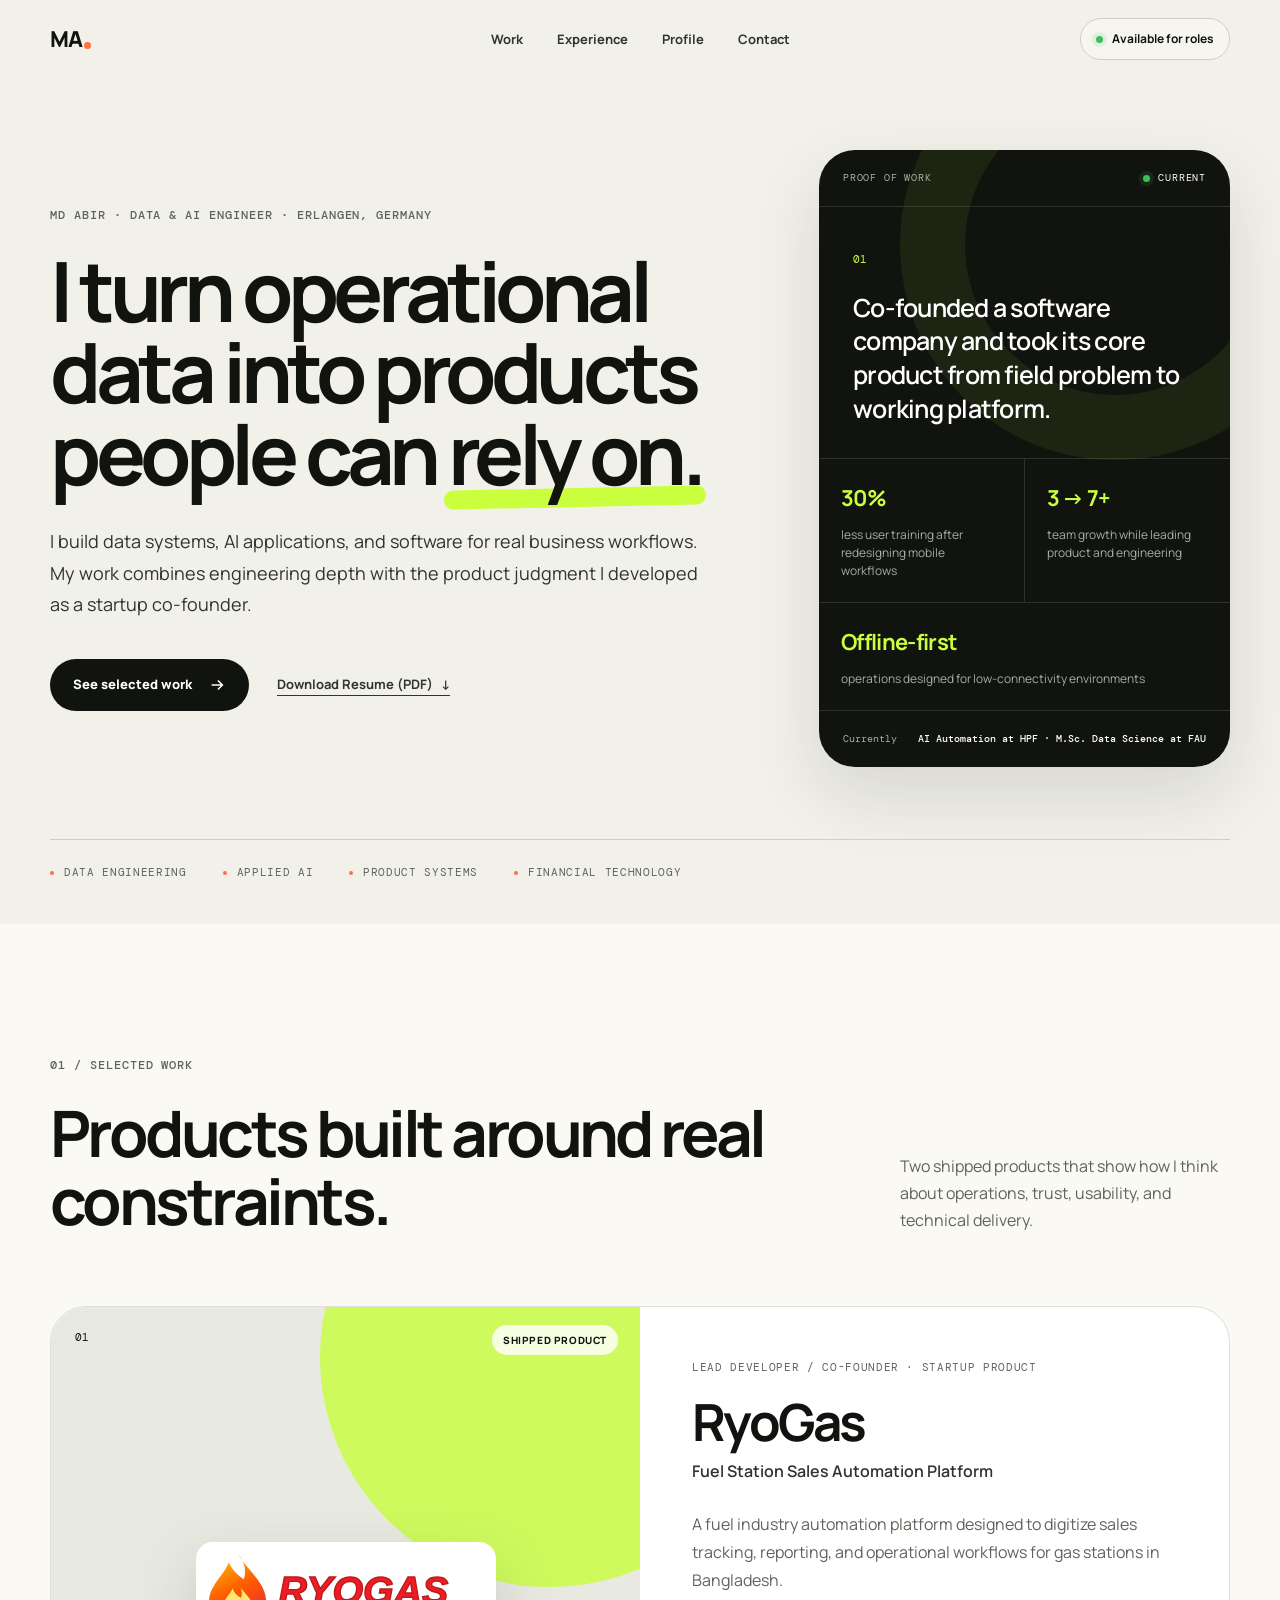
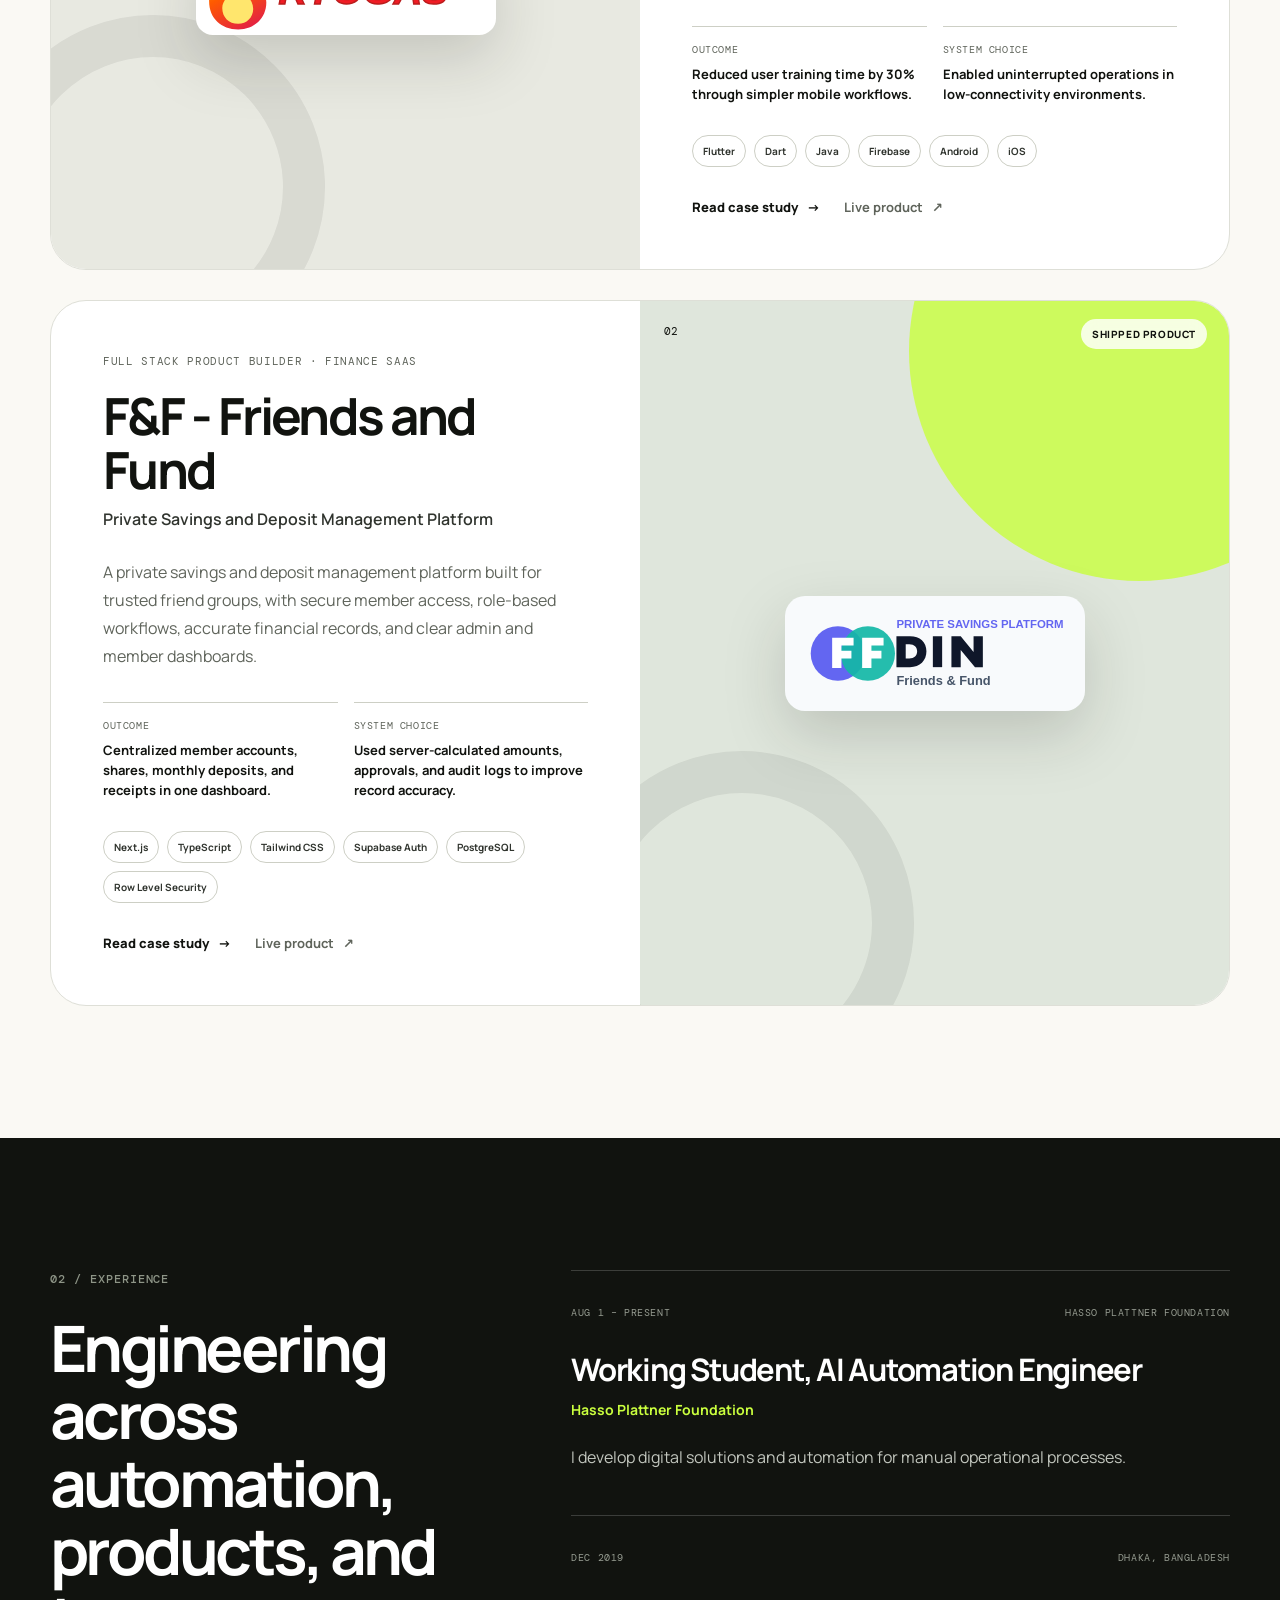
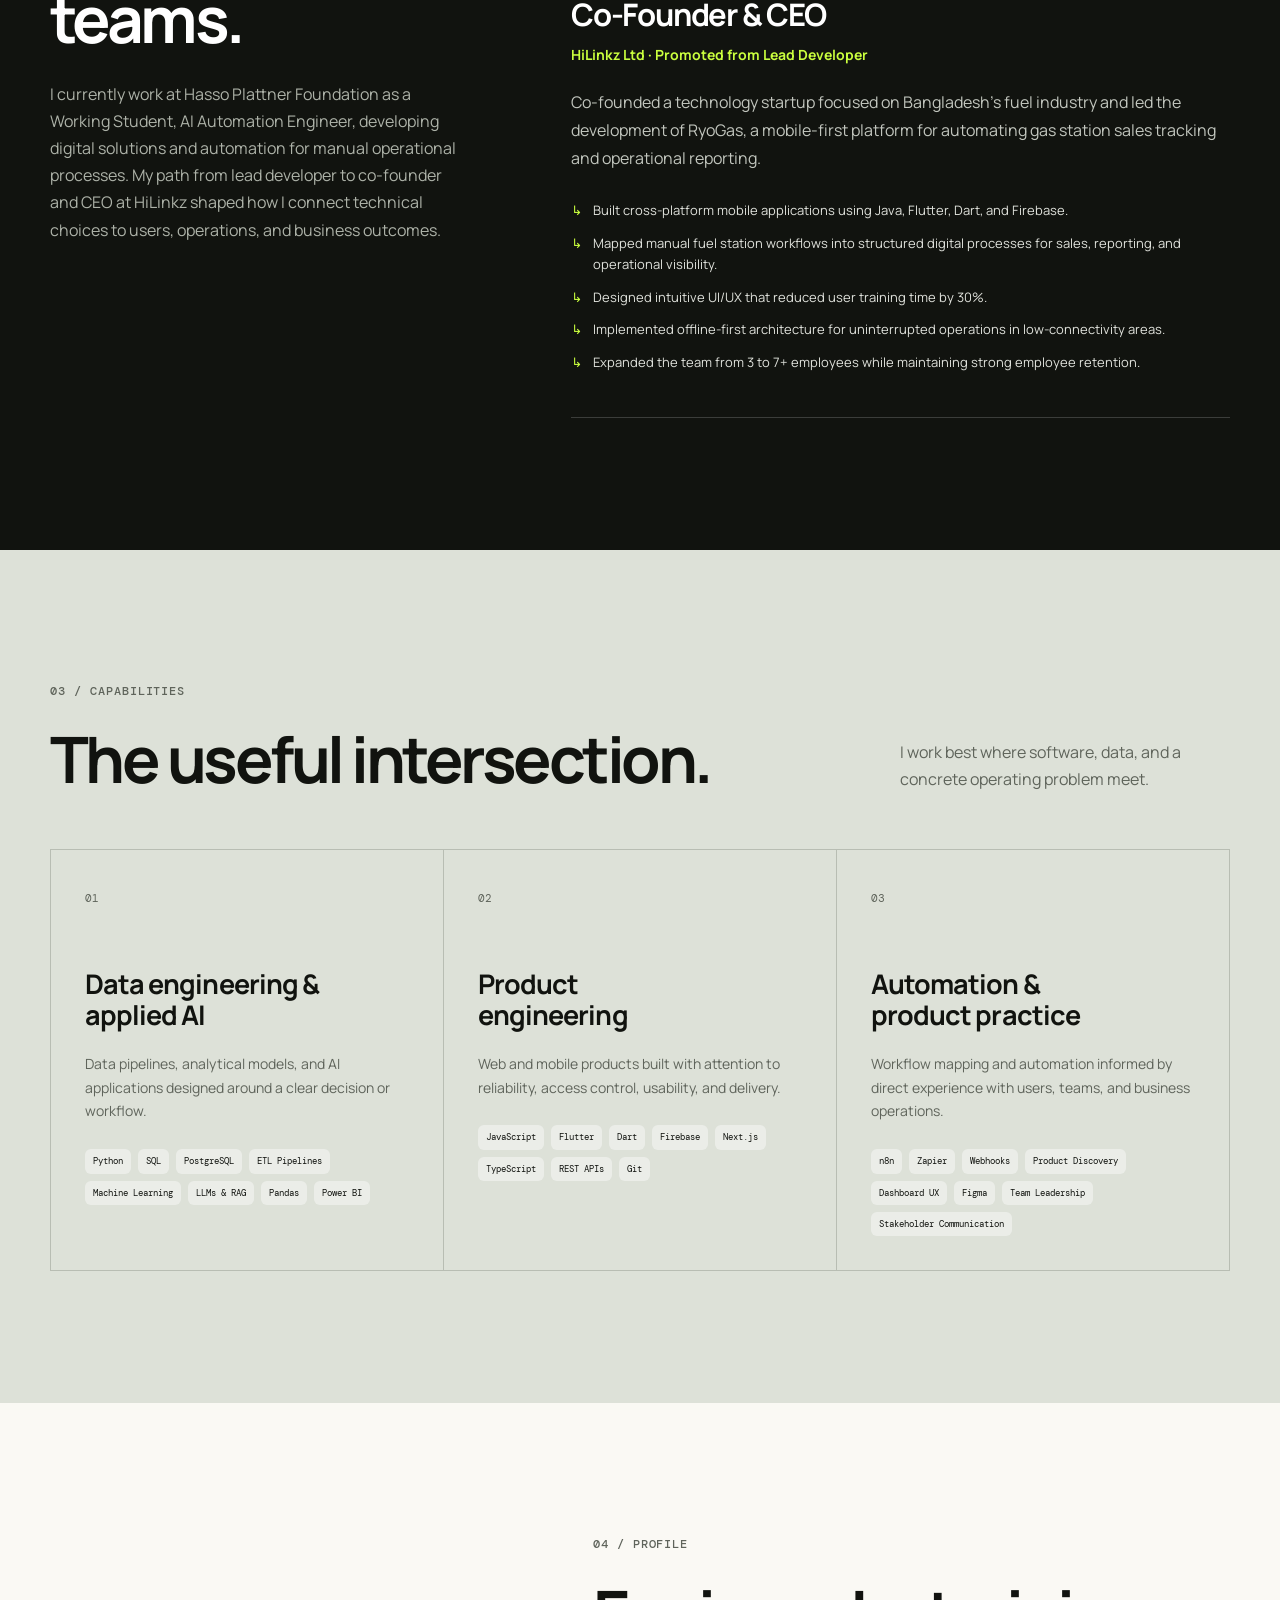
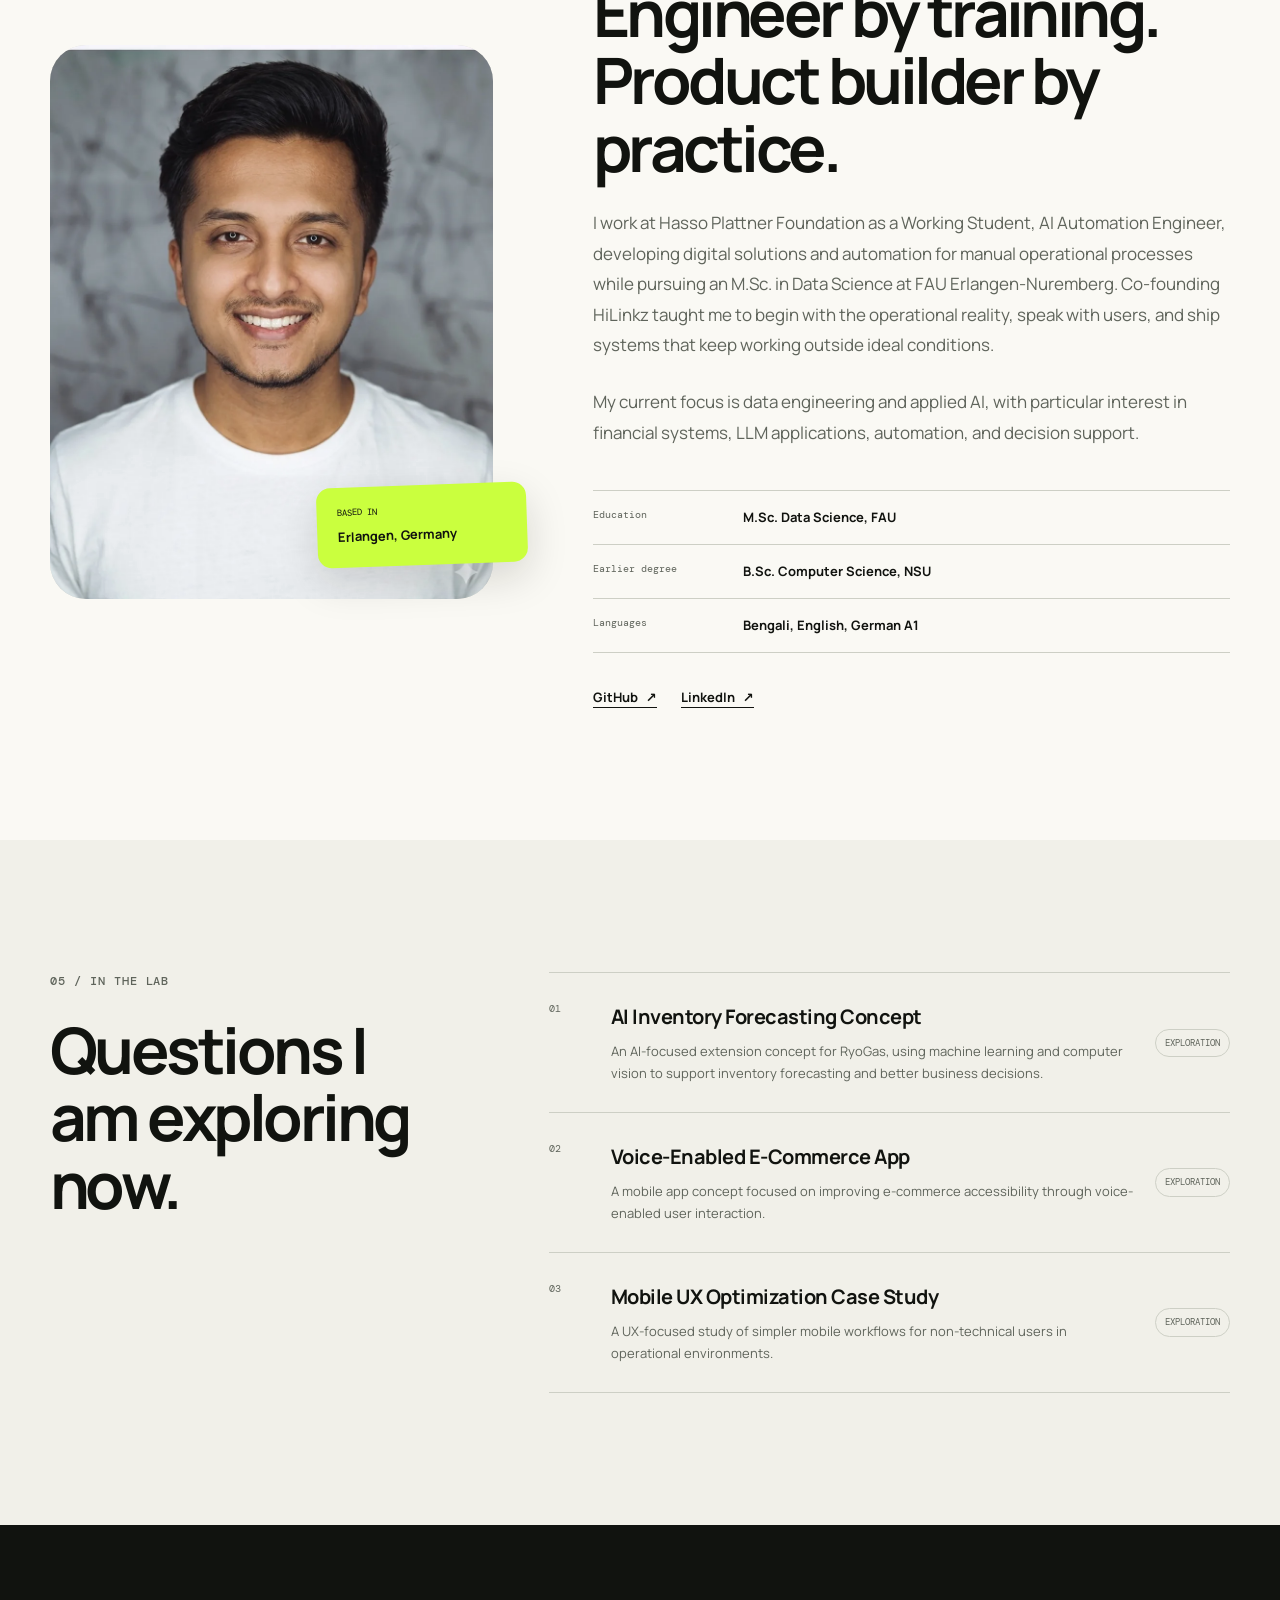
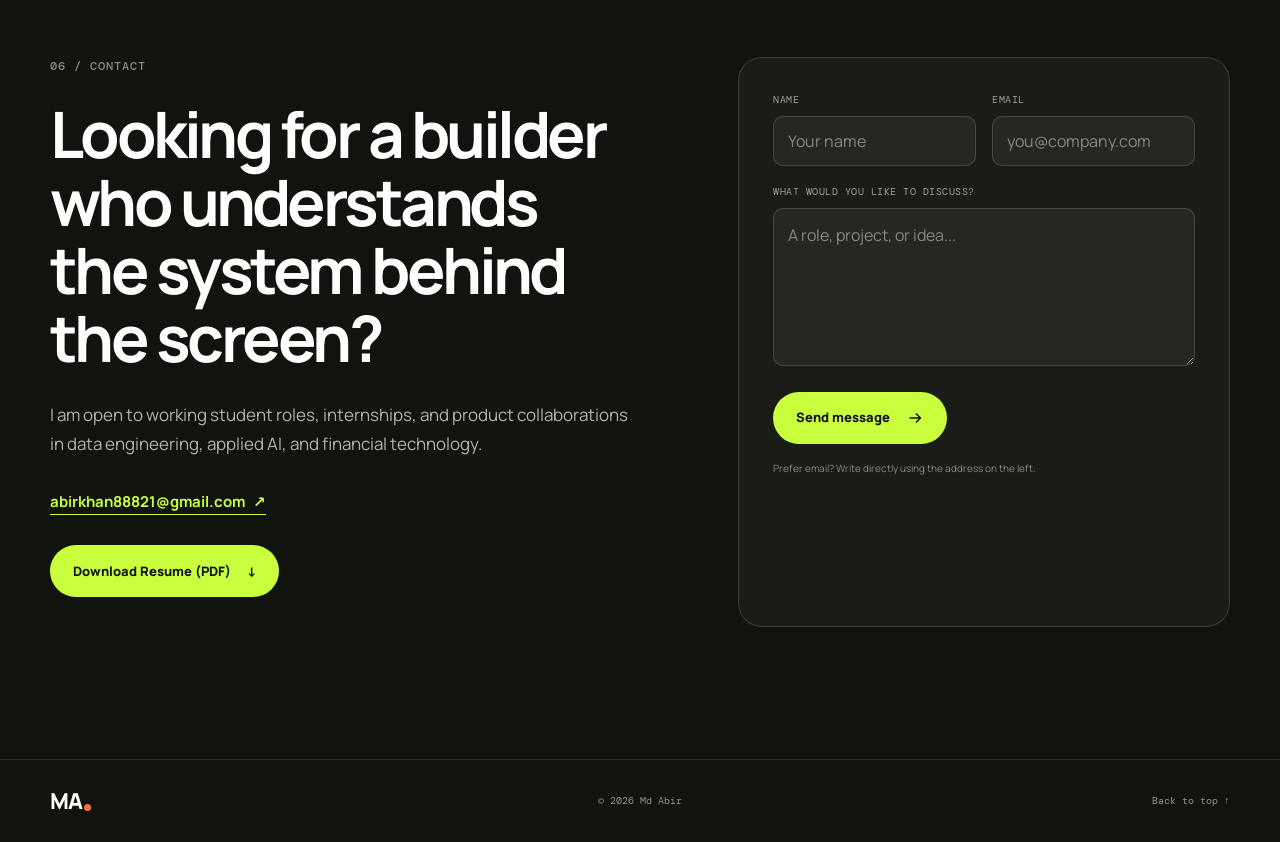
==== commit 30dddc9c: "Add supplied resume PDF download" ====
--- a/index.html
+++ b/index.html
@@ -140,7 +140,7 @@
                 <p class="hero-intro reveal" id="hero-description">I build data systems, AI applications, and software for real business workflows. My work combines engineering depth with the product judgment I developed as a startup co-founder.</p>
                 <div class="hero-actions reveal">
                     <a class="button button-primary" href="#work">See selected work<svg viewBox="0 0 20 20" aria-hidden="true"><path d="M4 10h12M11 5l5 5-5 5"/></svg></a>
-                    <a class="text-link" href="mailto:abirkhan88821@gmail.com">abirkhan88821@gmail.com</a>
+                    <a class="text-link" href="/assets/resume/MD_Abir_Resume.pdf" download="Md-Abir-Resume.pdf">Download Resume (PDF) <span aria-hidden="true">↓</span></a>
                 </div>
             </div>
 
@@ -330,6 +330,7 @@
                     <h2 id="contact-title">Looking for a builder who understands the system behind the screen?</h2>
                     <p>I am open to working student roles, internships, and product collaborations in data engineering, applied AI, and financial technology.</p>
                     <a class="contact-email" href="mailto:abirkhan88821@gmail.com">abirkhan88821@gmail.com <span aria-hidden="true">↗</span></a>
+                    <p><a class="button button-light" href="/assets/resume/MD_Abir_Resume.pdf" download="Md-Abir-Resume.pdf">Download Resume (PDF) <span aria-hidden="true">↓</span></a></p>
                 </div>
                 <form class="contact-form reveal" id="contact-form" action="https://formsubmit.co/abirkhan88821@gmail.com" method="post">
                     <input type="hidden" name="_captcha" value="false"><input type="hidden" name="_subject" value="Portfolio enquiry">
